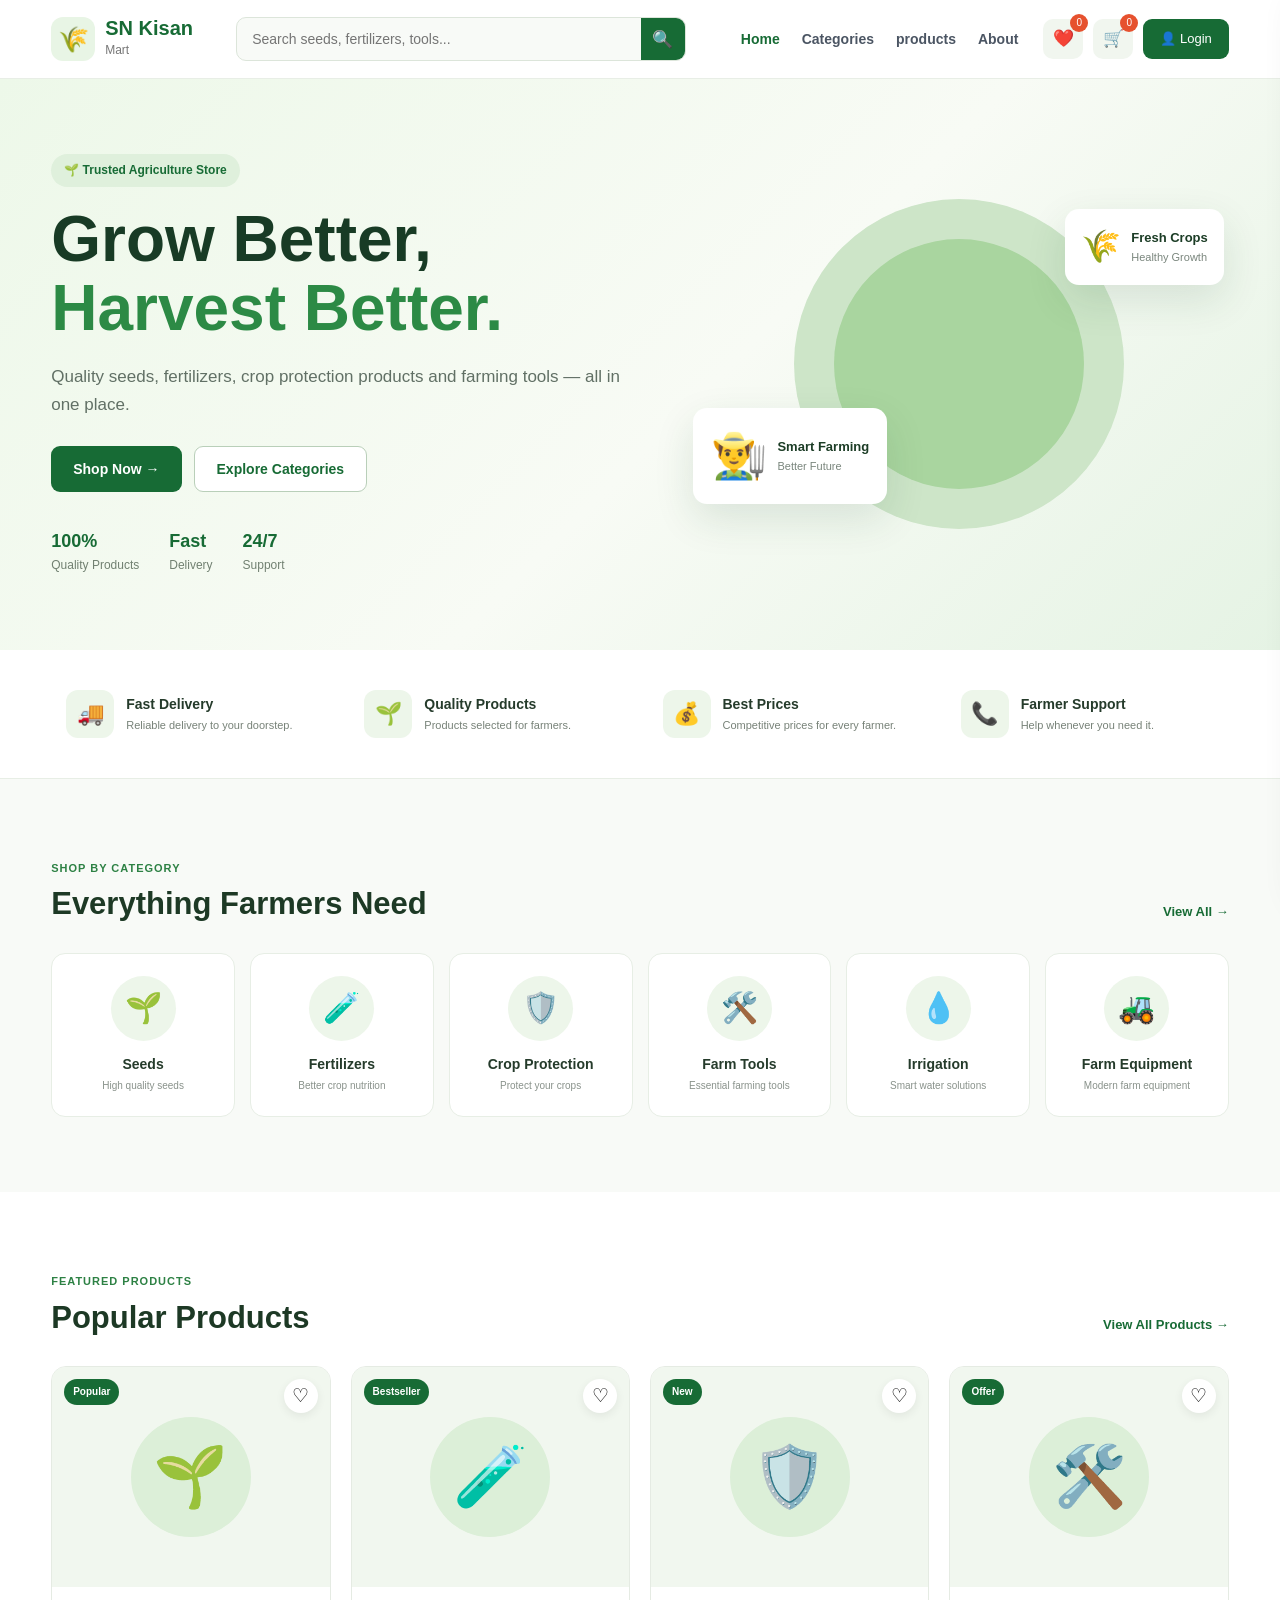
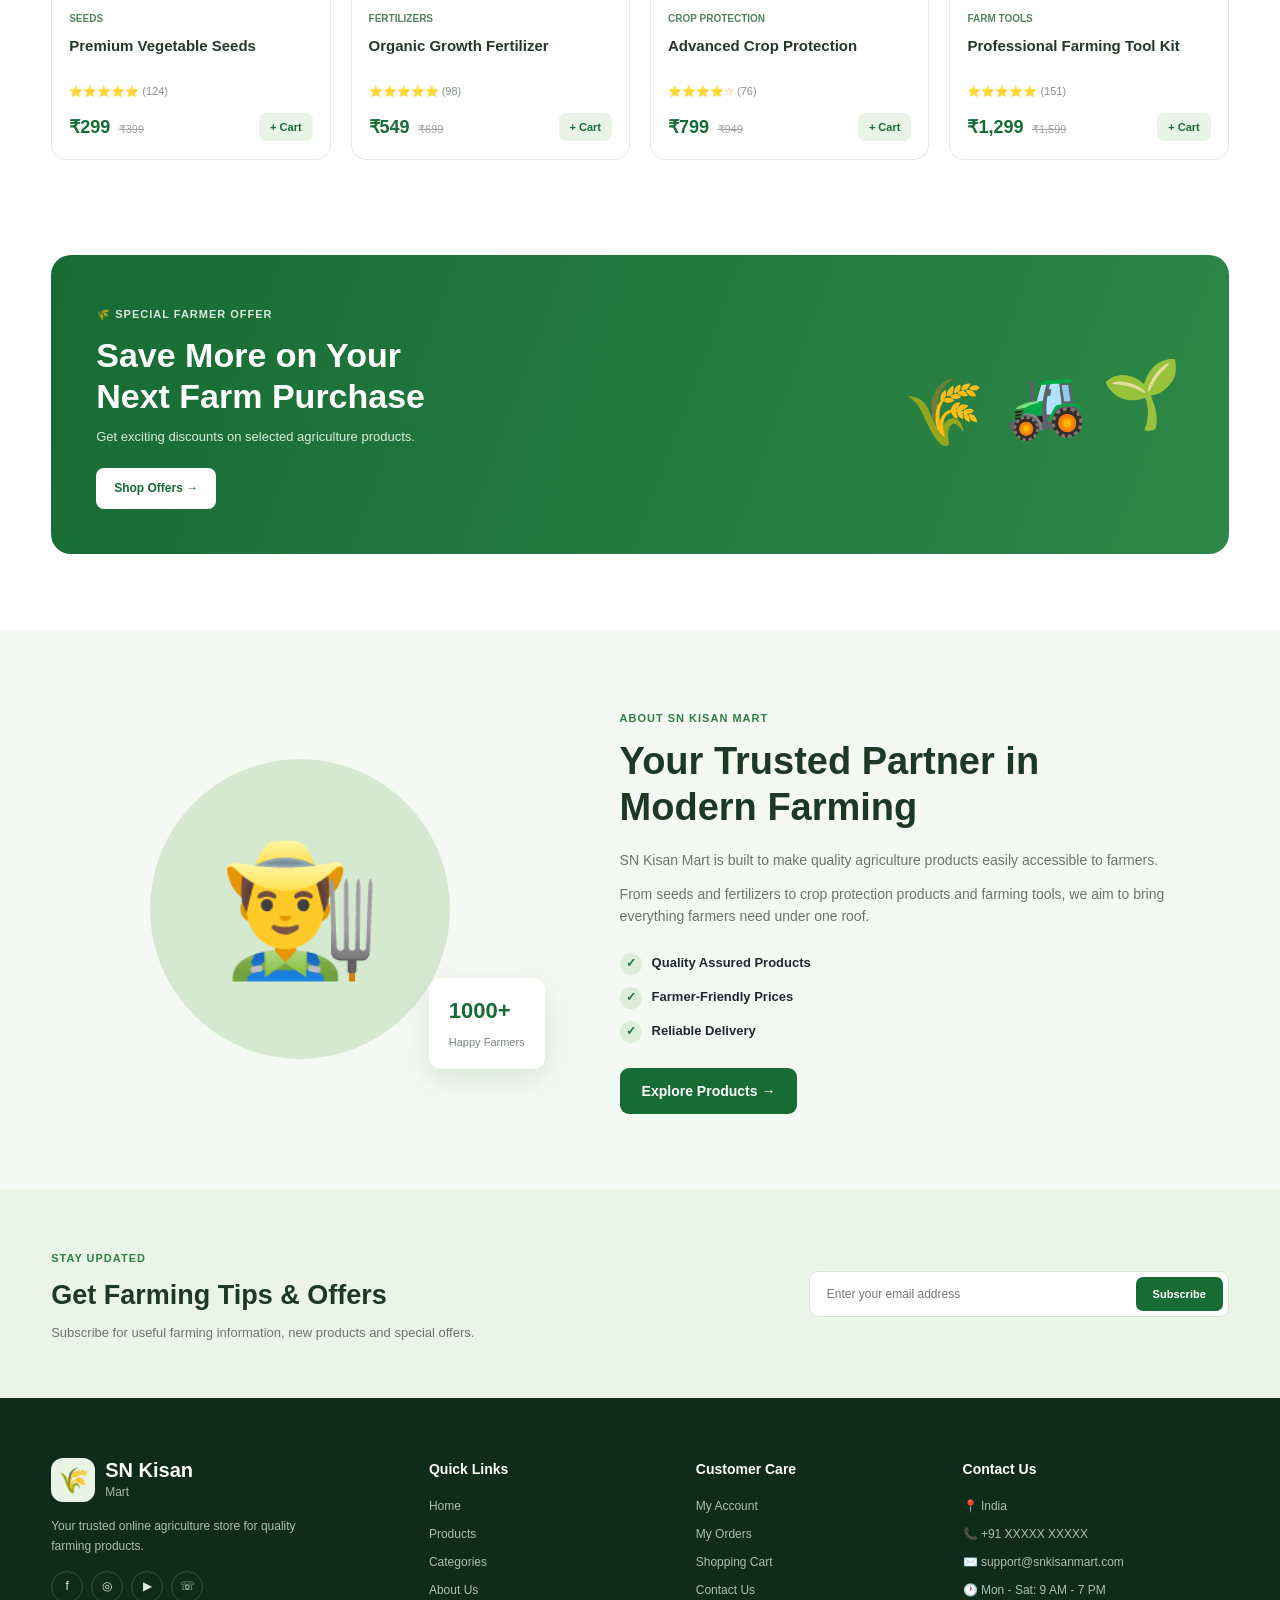
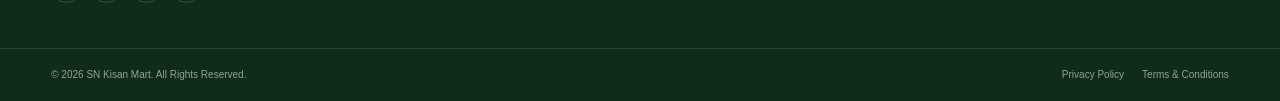
==== index.html @ 1cd352d0 "Update index.html Ok" ====
<!DOCTYPE html>
<html lang="en">
<head>
    <meta charset="UTF-8">
    <meta name="viewport" content="width=device-width, initial-scale=1.0">

    <title>SN Kisan Mart | Agriculture Products Online</title>

    <meta name="description"
        content="SN Kisan Mart - Buy quality agriculture products, seeds, fertilizers, pesticides and farming tools online.">

    <link rel="stylesheet" href="css/style.css">
</head>

<body>

    <!-- ================= HEADER ================= -->
    <header class="header">

        <div class="container nav-wrapper">

            <!-- Logo -->
            <a href="index.html" class="logo">
                <span class="logo-icon">🌾</span>
                <span>
                    <strong>SN Kisan</strong>
                    <small>Mart</small>
                </span>
            </a>

            <!-- Search -->
            <div class="search-box">
                <input
                    type="search"
                    id="searchInput"
                    placeholder="Search seeds, fertilizers, tools..."
                    autocomplete="off"
                >
                <button type="button" id="searchBtn">🔍</button>
            </div>

            <!-- Navigation -->
            <nav class="nav">

                <a href="index.html" class="active">Home</a>

                <a href="#categories">Categories</a>

                 <a href="products.html">products</a>

                <a href="#about">About</a>

            </nav>

            <!-- User Actions -->
            <div class="nav-actions">

                <button class="icon-btn" id="wishlistBtn" title="Wishlist">
                    ❤️
                    <span class="badge">0</span>
                </button>

                <button class="icon-btn" id="cartBtn" title="Cart">
                    🛒
                    <span class="badge" id="cartCount">0</span>
                </button>

                <a href="#login" class="login-btn">
                    👤 Login
                </a>

            </div>

            <!-- Mobile Menu -->
            <button class="menu-btn" id="menuBtn">
                ☰
            </button>

        </div>

    </header>


    <!-- ================= MOBILE NAV ================= -->
    <div class="mobile-menu" id="mobileMenu">

        <a href="index.html">Home</a>

        <a href="#categories">Categories</a>

        <a href="products.html">Products</a>

        <a href="#about">About Us</a>

        <a href="#login">Login / Register</a>

    </div>


    <!-- ================= HERO SECTION ================= -->
    <main>

        <section class="hero">

            <div class="container hero-content">

                <div class="hero-text">

                    <span class="hero-tag">
                        🌱 Trusted Agriculture Store
                    </span>

                    <h1>
                        Grow Better,
                        <span>Harvest Better.</span>
                    </h1>

                    <p>
                        Quality seeds, fertilizers, crop protection products
                        and farming tools — all in one place.
                    </p>

                    <div class="hero-buttons">

                        <a href="products.html" class="primary-btn">
                            Shop Now →
                        </a>

                        <a href="#categories" class="secondary-btn">
                            Explore Categories
                        </a>

                    </div>

                    <div class="hero-features">

                        <div>
                            <strong>100%</strong>
                            <span>Quality Products</span>
                        </div>

                        <div>
                            <strong>Fast</strong>
                            <span>Delivery</span>
                        </div>

                        <div>
                            <strong>24/7</strong>
                            <span>Support</span>
                        </div>

                    </div>

                </div>

                <div class="hero-image">

                    <div class="hero-circle"></div>

                    <div class="farmer-card">

                        <div class="farmer-emoji">
                            👨‍🌾
                        </div>

                        <div>
                            <strong>Smart Farming</strong>
                            <span>Better Future</span>
                        </div>

                    </div>

                    <div class="crop-card">
                        🌾
                        <div>
                            <strong>Fresh Crops</strong>
                            <span>Healthy Growth</span>
                        </div>
                    </div>

                </div>

            </div>

        </section>


        <!-- ================= FEATURES ================= -->
        <section class="features">

            <div class="container features-grid">

                <div class="feature-card">
                    <div class="feature-icon">🚚</div>
                    <div>
                        <h3>Fast Delivery</h3>
                        <p>Reliable delivery to your doorstep.</p>
                    </div>
                </div>

                <div class="feature-card">
                    <div class="feature-icon">🌱</div>
                    <div>
                        <h3>Quality Products</h3>
                        <p>Products selected for farmers.</p>
                    </div>
                </div>

                <div class="feature-card">
                    <div class="feature-icon">💰</div>
                    <div>
                        <h3>Best Prices</h3>
                        <p>Competitive prices for every farmer.</p>
                    </div>
                </div>

                <div class="feature-card">
                    <div class="feature-icon">📞</div>
                    <div>
                        <h3>Farmer Support</h3>
                        <p>Help whenever you need it.</p>
                    </div>
                </div>

            </div>

        </section>


        <!-- ================= CATEGORIES ================= -->
        <section class="categories section" id="categories">

            <div class="container">

                <div class="section-heading">

                    <div>
                        <span class="section-tag">SHOP BY CATEGORY</span>

                        <h2>Everything Farmers Need</h2>
                    </div>

                    <a href="#products" class="view-all">
                        View All →
                    </a>

                </div>


                <div class="category-grid">

                    <a href="#products" class="category-card">

                        <div class="category-icon seeds">
                            🌱
                        </div>

                        <h3>Seeds</h3>

                        <p>High quality seeds</p>

                    </a>


                    <a href="#products" class="category-card">

                        <div class="category-icon fertilizer">
                            🧪
                        </div>

                        <h3>Fertilizers</h3>

                        <p>Better crop nutrition</p>

                    </a>


                    <a href="#products" class="category-card">

                        <div class="category-icon pesticide">
                            🛡️
                        </div>

                        <h3>Crop Protection</h3>

                        <p>Protect your crops</p>

                    </a>


                    <a href="#products" class="category-card">

                        <div class="category-icon tools">
                            🛠️
                        </div>

                        <h3>Farm Tools</h3>

                        <p>Essential farming tools</p>

                    </a>


                    <a href="#products" class="category-card">

                        <div class="category-icon irrigation">
                            💧
                        </div>

                        <h3>Irrigation</h3>

                        <p>Smart water solutions</p>

                    </a>


                    <a href="#products" class="category-card">

                        <div class="category-icon equipment">
                            🚜
                        </div>

                        <h3>Farm Equipment</h3>

                        <p>Modern farm equipment</p>

                    </a>

                </div>

            </div>

        </section>


        <!-- ================= PRODUCTS ================= -->
        <section class="products section" id="products">

            <div class="container">

                <div class="section-heading">

                    <div>

                        <span class="section-tag">
                            FEATURED PRODUCTS
                        </span>

                        <h2>Popular Products</h2>

                    </div>

                    <a href="#products" class="view-all">
                        View All Products →
                    </a>

                </div>


                <div class="product-grid">

                    <!-- Product 1 -->
                    <article class="product-card">

                        <div class="product-image">

                            <span class="product-label">
                                Popular
                            </span>

                            <button class="wishlist">
                                ♡
                            </button>

                            <div class="product-placeholder">
                                🌱
                            </div>

                        </div>

                        <div class="product-info">

                            <span class="product-category">
                                Seeds
                            </span>

                            <h3>
                                Premium Vegetable Seeds
                            </h3>

                            <div class="rating">
                                ⭐⭐⭐⭐⭐
                                <span>(124)</span>
                            </div>

                            <div class="price-row">

                                <div>
                                    <strong>₹299</strong>
                                    <del>₹399</del>
                                </div>

                                <button
                                    class="add-cart"
                                    data-product="Premium Vegetable Seeds"
                                >
                                    + Cart
                                </button>

                            </div>

                        </div>

                    </article>


                    <!-- Product 2 -->
                    <article class="product-card">

                        <div class="product-image">

                            <span class="product-label">
                                Bestseller
                            </span>

                            <button class="wishlist">
                                ♡
                            </button>

                            <div class="product-placeholder">
                                🧪
                            </div>

                        </div>

                        <div class="product-info">

                            <span class="product-category">
                                Fertilizers
                            </span>

                            <h3>
                                Organic Growth Fertilizer
                            </h3>

                            <div class="rating">
                                ⭐⭐⭐⭐⭐
                                <span>(98)</span>
                            </div>

                            <div class="price-row">

                                <div>
                                    <strong>₹549</strong>
                                    <del>₹699</del>
                                </div>

                                <button
                                    class="add-cart"
                                    data-product="Organic Growth Fertilizer"
                                >
                                    + Cart
                                </button>

                            </div>

                        </div>

                    </article>


                    <!-- Product 3 -->
                    <article class="product-card">

                        <div class="product-image">

                            <span class="product-label">
                                New
                            </span>

                            <button class="wishlist">
                                ♡
                            </button>

                            <div class="product-placeholder">
                                🛡️
                            </div>

                        </div>

                        <div class="product-info">

                            <span class="product-category">
                                Crop Protection
                            </span>

                            <h3>
                                Advanced Crop Protection
                            </h3>

                            <div class="rating">
                                ⭐⭐⭐⭐☆
                                <span>(76)</span>
                            </div>

                            <div class="price-row">

                                <div>
                                    <strong>₹799</strong>
                                    <del>₹949</del>
                                </div>

                                <button
                                    class="add-cart"
                                    data-product="Advanced Crop Protection"
                                >
                                    + Cart
                                </button>

                            </div>

                        </div>

                    </article>


                    <!-- Product 4 -->
                    <article class="product-card">

                        <div class="product-image">

                            <span class="product-label">
                                Offer
                            </span>

                            <button class="wishlist">
                                ♡
                            </button>

                            <div class="product-placeholder">
                                🛠️
                            </div>

                        </div>

                        <div class="product-info">

                            <span class="product-category">
                                Farm Tools
                            </span>

                            <h3>
                                Professional Farming Tool Kit
                            </h3>

                            <div class="rating">
                                ⭐⭐⭐⭐⭐
                                <span>(151)</span>
                            </div>

                            <div class="price-row">

                                <div>
                                    <strong>₹1,299</strong>
                                    <del>₹1,599</del>
                                </div>

                                <button
                                    class="add-cart"
                                    data-product="Professional Farming Tool Kit"
                                >
                                    + Cart
                                </button>

                            </div>

                        </div>

                    </article>

                </div>

            </div>

        </section>


        <!-- ================= OFFER BANNER ================= -->
        <section class="offer-section">

            <div class="container">

                <div class="offer-banner">

                    <div class="offer-content">

                        <span>
                            🌾 SPECIAL FARMER OFFER
                        </span>

                        <h2>
                            Save More on Your
                            <br>
                            Next Farm Purchase
                        </h2>

                        <p>
                            Get exciting discounts on selected
                            agriculture products.
                        </p>

                        <a href="#products" class="offer-btn">
                            Shop Offers →
                        </a>

                    </div>

                    <div class="offer-art">
                        🌾
                        🚜
                        🌱
                    </div>

                </div>

            </div>

        </section>


        <!-- ================= ABOUT ================= -->
        <section class="about section" id="about">

            <div class="container about-grid">

                <div class="about-image">

                    <div class="about-main">
                        👨‍🌾
                    </div>

                    <div class="about-stat">
                        <strong>1000+</strong>
                        <span>Happy Farmers</span>
                    </div>

                </div>


                <div class="about-content">

                    <span class="section-tag">
                        ABOUT SN KISAN MART
                    </span>

                    <h2>
                        Your Trusted Partner
                        in Modern Farming
                    </h2>

                    <p>
                        SN Kisan Mart is built to make quality
                        agriculture products easily accessible to
                        farmers.
                    </p>

                    <p>
                        From seeds and fertilizers to crop protection
                        products and farming tools, we aim to bring
                        everything farmers need under one roof.
                    </p>

                    <div class="about-points">

                        <div>
                            <span>✓</span>
                            <strong>Quality Assured Products</strong>
                        </div>

                        <div>
                            <span>✓</span>
                            <strong>Farmer-Friendly Prices</strong>
                        </div>

                        <div>
                            <span>✓</span>
                            <strong>Reliable Delivery</strong>
                        </div>

                    </div>

                    <a href="#products" class="primary-btn">
                        Explore Products →
                    </a>

                </div>

            </div>

        </section>


        <!-- ================= NEWSLETTER ================= -->
        <section class="newsletter">

            <div class="container newsletter-content">

                <div>

                    <span class="section-tag">
                        STAY UPDATED
                    </span>

                    <h2>
                        Get Farming Tips & Offers
                    </h2>

                    <p>
                        Subscribe for useful farming information,
                        new products and special offers.
                    </p>

                </div>

                <form class="newsletter-form" id="newsletterForm">

                    <input
                        type="email"
                        id="emailInput"
                        placeholder="Enter your email address"
                        required
                    >

                    <button type="submit">
                        Subscribe
                    </button>

                </form>

            </div>

        </section>

    </main>


    <!-- ================= FOOTER ================= -->
    <footer class="footer">

        <div class="container footer-grid">

            <!-- Brand -->
            <div class="footer-brand">

                <a href="index.html" class="logo footer-logo">

                    <span class="logo-icon">🌾</span>

                    <span>
                        <strong>SN Kisan</strong>
                        <small>Mart</small>
                    </span>

                </a>

                <p>
                    Your trusted online agriculture store for
                    quality farming products.
                </p>

                <div class="social-links">

                    <a href="#" aria-label="Facebook">f</a>

                    <a href="#" aria-label="Instagram">◎</a>

                    <a href="#" aria-label="YouTube">▶</a>

                    <a href="#" aria-label="WhatsApp">☏</a>

                </div>

            </div>


            <!-- Quick Links -->
            <div class="footer-column">

                <h3>Quick Links</h3>

                <a href="index.html">Home</a>

                <a href="#products">Products</a>

                <a href="#categories">Categories</a>

                <a href="#about">About Us</a>

            </div>


            <!-- Customer -->
            <div class="footer-column">

                <h3>Customer Care</h3>

                <a href="#login">My Account</a>

                <a href="#orders">My Orders</a>

                <a href="#cart">Shopping Cart</a>

                <a href="#contact">Contact Us</a>

            </div>


            <!-- Contact -->
            <div class="footer-column">

                <h3>Contact Us</h3>

                <p>📍 India</p>

                <p>📞 +91 XXXXX XXXXX</p>

                <p>✉️ support@snkisanmart.com</p>

                <p>🕐 Mon - Sat: 9 AM - 7 PM</p>

            </div>

        </div>


        <div class="footer-bottom">

            <div class="container">

                <p>
                    © <span id="currentYear"></span>
                    SN Kisan Mart. All Rights Reserved.
                </p>

                <div>

                    <a href="#">Privacy Policy</a>

                    <a href="#">Terms & Conditions</a>

                </div>

            </div>

        </div>

    </footer>


    <!-- ================= CART SIDEBAR ================= -->
    <aside class="cart-sidebar" id="cartSidebar">

        <div class="cart-header">

            <h2>Shopping Cart</h2>

            <button id="closeCart">
                ✕
            </button>

        </div>

        <div class="cart-items" id="cartItems">

            <div class="empty-cart">

                <div>🛒</div>

                <h3>Your cart is empty</h3>

                <p>Add products to your cart.</p>

            </div>

        </div>

        <div class="cart-footer">

            <div class="cart-total">

                <span>Total</span>

                <strong id="cartTotal">
                    ₹0
                </strong>

            </div>

            <button class="checkout-btn">
                Proceed to Checkout
            </button>

        </div>

    </aside>


    <!-- Cart Overlay -->
    <div class="overlay" id="overlay"></div>


    <!-- ================= LOGIN MODAL ================= -->
    <div class="modal" id="loginModal">

        <div class="modal-box">

            <button class="modal-close" id="closeLogin">
                ✕
            </button>

            <div class="modal-logo">
                🌾
            </div>

            <h2>Welcome to SN Kisan Mart</h2>

            <p>
                Login to continue shopping.
            </p>

            <form id="loginForm">

                <label for="loginEmail">
                    Email Address
                </label>

                <input
                    type="email"
                    id="loginEmail"
                    placeholder="Enter your email"
                    required
                >

                <label for="loginPassword">
                    Password
                </label>

                <input
                    type="password"
                    id="loginPassword"
                    placeholder="Enter your password"
                    required
                >

                <button type="submit" class="primary-btn full-btn">
                    Login
                </button>

            </form>

            <p class="register-text">
                New customer?
                <a href="#">Create an account</a>
            </p>

        </div>

    </div>


    <!-- ================= TOAST ================= -->
    <div class="toast" id="toast">
        Product added to cart!
    </div>


    <!-- ================= JAVASCRIPT ================= -->
    <script src="js/script.js"></script>

</body>
</html>
---- css/style.css ----
/* =========================================
   SN KISAN MART - MAIN STYLESHEET
========================================= */

* {
    margin: 0;
    padding: 0;
    box-sizing: border-box;
}

html {
    scroll-behavior: smooth;
}

body {
    font-family: Arial, Helvetica, sans-serif;
    background: #f8faf7;
    color: #1f2933;
    line-height: 1.6;
}

a {
    text-decoration: none;
    color: inherit;
}

button,
input {
    font-family: inherit;
}

button {
    cursor: pointer;
}

img {
    max-width: 100%;
    display: block;
}

.container {
    width: 92%;
    max-width: 1200px;
    margin: auto;
}


/* =========================================
   HEADER
========================================= */

.header {
    background: #ffffff;
    border-bottom: 1px solid #e8eee6;
    position: sticky;
    top: 0;
    z-index: 1000;
}

.nav-wrapper {
    min-height: 78px;
    display: flex;
    align-items: center;
    gap: 25px;
}

.logo {
    display: flex;
    align-items: center;
    gap: 10px;
    min-width: 160px;
}

.logo-icon {
    width: 44px;
    height: 44px;
    border-radius: 12px;
    background: #e8f5e5;
    display: flex;
    align-items: center;
    justify-content: center;
    font-size: 25px;
}

.logo strong {
    display: block;
    color: #176b35;
    font-size: 20px;
    line-height: 1.1;
}

.logo small {
    display: block;
    color: #777;
    font-size: 12px;
    margin-top: 2px;
}


/* =========================================
   SEARCH
========================================= */

.search-box {
    flex: 1;
    max-width: 450px;
    height: 44px;
    display: flex;
    border: 1px solid #dce5da;
    border-radius: 10px;
    overflow: hidden;
    background: #f8faf7;
}

.search-box input {
    width: 100%;
    border: none;
    outline: none;
    padding: 0 15px;
    background: transparent;
    font-size: 14px;
}

.search-box button {
    width: 50px;
    border: none;
    background: #176b35;
    color: white;
    font-size: 17px;
}


/* =========================================
   NAVIGATION
========================================= */

.nav {
    display: flex;
    align-items: center;
    gap: 22px;
    margin-left: auto;
}

.nav a {
    font-size: 14px;
    font-weight: 600;
    color: #4b5563;
    transition: 0.3s;
}

.nav a:hover,
.nav a.active {
    color: #176b35;
}


/* =========================================
   NAV ACTIONS
========================================= */

.nav-actions {
    display: flex;
    align-items: center;
    gap: 10px;
}

.icon-btn {
    position: relative;
    width: 40px;
    height: 40px;
    border: none;
    background: #f1f6ef;
    border-radius: 10px;
    font-size: 17px;
}

.badge {
    position: absolute;
    top: -5px;
    right: -5px;
    width: 18px;
    height: 18px;
    border-radius: 50%;
    background: #e6512e;
    color: white;
    font-size: 10px;
    display: flex;
    align-items: center;
    justify-content: center;
}

.login-btn {
    background: #176b35;
    color: white !important;
    padding: 10px 17px;
    border-radius: 9px;
    font-size: 13px !important;
}

.login-btn:hover {
    background: #12562a;
}


/* =========================================
   MOBILE MENU
========================================= */

.menu-btn {
    display: none;
    border: none;
    background: #f1f6ef;
    width: 40px;
    height: 40px;
    border-radius: 8px;
    font-size: 20px;
}

.mobile-menu {
    display: none;
}


/* =========================================
   HERO
========================================= */

.hero {
    background:
        linear-gradient(
            135deg,
            #edf8e9 0%,
            #f8fbf5 55%,
            #e5f3e4 100%
        );
    padding: 75px 0;
    overflow: hidden;
}

.hero-content {
    display: grid;
    grid-template-columns: 1.05fr 0.95fr;
    align-items: center;
    gap: 40px;
}

.hero-tag {
    display: inline-block;
    background: #dff0dc;
    color: #176b35;
    padding: 7px 13px;
    border-radius: 30px;
    font-size: 12px;
    font-weight: 700;
    margin-bottom: 18px;
}

.hero h1 {
    font-size: clamp(40px, 5vw, 64px);
    line-height: 1.08;
    color: #183b25;
    margin-bottom: 20px;
    max-width: 650px;
}

.hero h1 span {
    color: #2c8a45;
}

.hero p {
    max-width: 570px;
    color: #617065;
    font-size: 17px;
    margin-bottom: 28px;
}

.hero-buttons {
    display: flex;
    flex-wrap: wrap;
    gap: 12px;
}

.primary-btn,
.secondary-btn {
    display: inline-flex;
    align-items: center;
    justify-content: center;
    min-height: 46px;
    padding: 0 22px;
    border-radius: 9px;
    font-size: 14px;
    font-weight: 700;
    transition: 0.3s;
}

.primary-btn {
    background: #176b35;
    color: white;
    border: none;
}

.primary-btn:hover {
    background: #12562a;
    transform: translateY(-2px);
}

.secondary-btn {
    background: white;
    color: #176b35;
    border: 1px solid #b9cfb9;
}

.secondary-btn:hover {
    background: #eef7eb;
}


/* =========================================
   HERO FEATURES
========================================= */

.hero-features {
    display: flex;
    gap: 30px;
    margin-top: 35px;
}

.hero-features div {
    display: flex;
    flex-direction: column;
}

.hero-features strong {
    color: #176b35;
    font-size: 18px;
}

.hero-features span {
    color: #718071;
    font-size: 12px;
}


/* =========================================
   HERO ART
========================================= */

.hero-image {
    min-height: 390px;
    position: relative;
    display: flex;
    align-items: center;
    justify-content: center;
}

.hero-circle {
    width: 330px;
    height: 330px;
    border-radius: 50%;
    background: #cde5c8;
    position: absolute;
}

.hero-image::before {
    content: "";
    width: 250px;
    height: 250px;
    background: #a9d59f;
    border-radius: 50%;
    position: absolute;
    z-index: 1;
}

.farmer-card,
.crop-card {
    position: absolute;
    z-index: 3;
    background: white;
    box-shadow: 0 15px 40px rgba(27, 72, 38, 0.12);
    border-radius: 14px;
    display: flex;
    align-items: center;
    gap: 10px;
}

.farmer-card {
    bottom: 55px;
    left: 5px;
    padding: 12px 18px;
}

.crop-card {
    top: 40px;
    right: 5px;
    padding: 12px 16px;
}

.farmer-emoji {
    font-size: 45px;
}

.hero-image strong,
.crop-card strong {
    display: block;
    font-size: 13px;
    color: #1c3d26;
}

.hero-image span,
.crop-card span {
    display: block;
    font-size: 11px;
    color: #7a867d;
}

.crop-card {
    font-size: 32px;
}


/* =========================================
   FEATURES
========================================= */

.features {
    background: white;
    padding: 25px 0;
    border-bottom: 1px solid #e7eee5;
}

.features-grid {
    display: grid;
    grid-template-columns: repeat(4, 1fr);
    gap: 15px;
}

.feature-card {
    display: flex;
    align-items: center;
    gap: 12px;
    padding: 15px;
}

.feature-icon {
    min-width: 48px;
    height: 48px;
    background: #edf6ea;
    border-radius: 12px;
    display: flex;
    align-items: center;
    justify-content: center;
    font-size: 22px;
}

.feature-card h3 {
    font-size: 14px;
    color: #253b2b;
    margin-bottom: 2px;
}

.feature-card p {
    font-size: 11px;
    color: #778278;
}


/* =========================================
   COMMON SECTION
========================================= */

.section {
    padding: 75px 0;
}

.section-heading {
    display: flex;
    justify-content: space-between;
    align-items: end;
    margin-bottom: 30px;
}

.section-tag {
    color: #2d8144;
    font-size: 11px;
    font-weight: 800;
    letter-spacing: 1px;
}

.section-heading h2,
.about-content h2 {
    font-size: 31px;
    line-height: 1.2;
    color: #1d3925;
    margin-top: 6px;
}

.view-all {
    color: #176b35;
    font-size: 13px;
    font-weight: 700;
}


/* =========================================
   CATEGORIES
========================================= */

.categories {
    background: #f8faf7;
}

.category-grid {
    display: grid;
    grid-template-columns: repeat(6, 1fr);
    gap: 15px;
}

.category-card {
    background: white;
    padding: 22px 12px;
    text-align: center;
    border: 1px solid #e7eee5;
    border-radius: 14px;
    transition: 0.3s;
}

.category-card:hover {
    transform: translateY(-5px);
    box-shadow: 0 12px 25px rgba(25, 77, 37, 0.08);
    border-color: #b9d7b6;
}

.category-icon {
    width: 65px;
    height: 65px;
    margin: 0 auto 12px;
    border-radius: 50%;
    display: flex;
    align-items: center;
    justify-content: center;
    font-size: 30px;
    background: #edf6ea;
}

.category-card h3 {
    font-size: 14px;
    color: #253b2b;
    margin-bottom: 3px;
}

.category-card p {
    font-size: 10px;
    color: #89928b;
}


/* =========================================
   PRODUCTS
========================================= */

.products {
    background: white;
}

.product-grid {
    display: grid;
    grid-template-columns: repeat(4, 1fr);
    gap: 20px;
}

.product-card {
    border: 1px solid #e5ebe3;
    border-radius: 15px;
    overflow: hidden;
    background: white;
    transition: 0.3s;
}

.product-card:hover {
    transform: translateY(-5px);
    box-shadow: 0 12px 30px rgba(24, 72, 34, 0.09);
}

.product-image {
    height: 220px;
    background: #f1f7ef;
    position: relative;
    display: flex;
    align-items: center;
    justify-content: center;
}

.product-placeholder {
    width: 120px;
    height: 120px;
    background: #dcefd8;
    border-radius: 50%;
    display: flex;
    align-items: center;
    justify-content: center;
    font-size: 60px;
}

.product-label {
    position: absolute;
    top: 12px;
    left: 12px;
    background: #176b35;
    color: white;
    font-size: 10px;
    padding: 5px 9px;
    border-radius: 20px;
    font-weight: 700;
}

.wishlist {
    position: absolute;
    right: 12px;
    top: 12px;
    width: 34px;
    height: 34px;
    border: none;
    background: white;
    border-radius: 50%;
    font-size: 19px;
    box-shadow: 0 3px 10px rgba(0, 0, 0, 0.07);
}

.wishlist:hover {
    color: #d94b3b;
}

.product-info {
    padding: 17px;
}

.product-category {
    color: #55835f;
    font-size: 10px;
    font-weight: 700;
    text-transform: uppercase;
}

.product-info h3 {
    font-size: 15px;
    line-height: 1.4;
    margin: 6px 0;
    min-height: 42px;
    color: #24382a;
}

.rating {
    font-size: 11px;
    color: #e49b26;
    margin-bottom: 12px;
}

.rating span {
    color: #88918a;
}

.price-row {
    display: flex;
    justify-content: space-between;
    align-items: center;
}

.price-row strong {
    color: #176b35;
    font-size: 18px;
}

.price-row del {
    color: #9ca3a0;
    font-size: 11px;
    margin-left: 4px;
}

.add-cart {
    border: none;
    background: #e9f4e7;
    color: #176b35;
    padding: 8px 11px;
    border-radius: 7px;
    font-size: 11px;
    font-weight: 700;
}

.add-cart:hover {
    background: #176b35;
    color: white;
}


/* =========================================
   OFFER
========================================= */

.offer-section {
    padding: 20px 0 75px;
    background: white;
}

.offer-banner {
    min-height: 280px;
    border-radius: 20px;
    padding: 45px;
    background:
        linear-gradient(
            110deg,
            #176b35,
            #2d8847
        );
    color: white;
    display: flex;
    align-items: center;
    justify-content: space-between;
    overflow: hidden;
}

.offer-content > span {
    font-size: 11px;
    font-weight: 800;
    letter-spacing: 1px;
    opacity: 0.85;
}

.offer-content h2 {
    font-size: 34px;
    line-height: 1.2;
    margin: 10px 0;
}

.offer-content p {
    font-size: 13px;
    opacity: 0.85;
    margin-bottom: 20px;
}

.offer-btn {
    display: inline-block;
    background: white;
    color: #176b35;
    padding: 11px 18px;
    border-radius: 8px;
    font-size: 12px;
    font-weight: 800;
}

.offer-art {
    font-size: 65px;
    max-width: 350px;
    transform: rotate(-5deg);
}


/* =========================================
   ABOUT
========================================= */

.about {
    background: #f5f9f3;
}

.about-grid {
    display: grid;
    grid-template-columns: 0.9fr 1.1fr;
    gap: 70px;
    align-items: center;
}

.about-image {
    min-height: 380px;
    position: relative;
    display: flex;
    justify-content: center;
    align-items: center;
}

.about-main {
    width: 300px;
    height: 300px;
    border-radius: 50%;
    background: #d5e9d0;
    display: flex;
    justify-content: center;
    align-items: center;
    font-size: 130px;
}

.about-stat {
    position: absolute;
    bottom: 30px;
    right: 5px;
    background: white;
    padding: 15px 20px;
    border-radius: 12px;
    box-shadow: 0 10px 30px rgba(27, 72, 38, 0.12);
}

.about-stat strong {
    display: block;
    color: #176b35;
    font-size: 22px;
}

.about-stat span {
    color: #78827b;
    font-size: 11px;
}

.about-content h2 {
    font-size: 38px;
    max-width: 550px;
    margin: 10px 0 18px;
}

.about-content p {
    color: #69756c;
    font-size: 14px;
    margin-bottom: 12px;
    max-width: 600px;
}

.about-points {
    margin: 25px 0;
}

.about-points div {
    display: flex;
    align-items: center;
    gap: 10px;
    margin-bottom: 12px;
}

.about-points span {
    width: 22px;
    height: 22px;
    background: #dcedd8;
    color: #176b35;
    border-radius: 50%;
    display: flex;
    align-items: center;
    justify-content: center;
    font-size: 12px;
    font-weight: bold;
}

.about-points strong {
    font-size: 13px;
}


/* =========================================
   NEWSLETTER
========================================= */

.newsletter {
    background: #eaf5e7;
    padding: 55px 0;
}

.newsletter-content {
    display: flex;
    align-items: center;
    justify-content: space-between;
    gap: 30px;
}

.newsletter h2 {
    color: #1d3925;
    font-size: 27px;
    margin: 5px 0;
}

.newsletter p {
    color: #68766c;
    font-size: 13px;
}

.newsletter-form {
    display: flex;
    width: 420px;
    background: white;
    padding: 5px;
    border-radius: 9px;
    border: 1px solid #d8e5d4;
}

.newsletter-form input {
    flex: 1;
    border: none;
    outline: none;
    padding: 0 12px;
    font-size: 12px;
}

.newsletter-form button {
    border: none;
    background: #176b35;
    color: white;
    padding: 11px 17px;
    border-radius: 7px;
    font-size: 11px;
    font-weight: 700;
}


/* =========================================
   FOOTER
========================================= */

.footer {
    background: #102b19;
    color: #dce8df;
    padding-top: 60px;
}

.footer-grid {
    display: grid;
    grid-template-columns: 1.5fr 1fr 1fr 1.2fr;
    gap: 45px;
    padding-bottom: 45px;
}

.footer-logo strong {
    color: white;
}

.footer-logo small {
    color: #a9b9ad;
}

.footer-brand p {
    color: #aebdb2;
    font-size: 12px;
    max-width: 270px;
    margin: 15px 0;
}

.social-links {
    display: flex;
    gap: 8px;
}

.social-links a {
    width: 32px;
    height: 32px;
    border: 1px solid #38513e;
    border-radius: 50%;
    display: flex;
    align-items: center;
    justify-content: center;
    font-size: 12px;
}

.footer-column {
    display: flex;
    flex-direction: column;
    gap: 9px;
}

.footer-column h3 {
    color: white;
    font-size: 14px;
    margin-bottom: 7px;
}

.footer-column a,
.footer-column p {
    color: #aebdb2;
    font-size: 12px;
}

.footer-column a:hover {
    color: white;
}

.footer-bottom {
    border-top: 1px solid #294331;
    padding: 18px 0;
}

.footer-bottom .container {
    display: flex;
    justify-content: space-between;
    gap: 15px;
}

.footer-bottom p,
.footer-bottom a {
    color: #91a298;
    font-size: 10px;
}

.footer-bottom div {
    display: flex;
    gap: 18px;
}


/* =========================================
   CART SIDEBAR
========================================= */

.cart-sidebar {
    position: fixed;
    top: 0;
    right: -420px;
    width: 390px;
    max-width: 90%;
    height: 100vh;
    background: white;
    z-index: 2000;
    box-shadow: -10px 0 35px rgba(0, 0, 0, 0.12);
    transition: 0.35s;
    display: flex;
    flex-direction: column;
}

.cart-sidebar.open {
    right: 0;
}

.cart-header {
    padding: 20px;
    border-bottom: 1px solid #e7eee5;
    display: flex;
    justify-content: space-between;
    align-items: center;
}

.cart-header h2 {
    font-size: 19px;
}

.cart-header button,
.modal-close {
    border: none;
    background: #f2f5f1;
    width: 35px;
    height: 35px;
    border-radius: 50%;
}

.cart-items {
    flex: 1;
    padding: 20px;
    overflow-y: auto;
}

.empty-cart {
    text-align: center;
    margin-top: 100px;
    color: #7b867e;
}

.empty-cart div {
    font-size: 50px;
    margin-bottom: 10px;
}

.empty-cart h3 {
    color: #334238;
    font-size: 17px;
}

.empty-cart p {
    font-size: 12px;
}

.cart-footer {
    padding: 20px;
    border-top: 1px solid #e7eee5;
}

.cart-total {
    display: flex;
    justify-content: space-between;
    margin-bottom: 15px;
}

.cart-total strong {
    color: #176b35;
}

.checkout-btn {
    width: 100%;
    border: none;
    background: #176b35;
    color: white;
    padding: 13px;
    border-radius: 8px;
    font-weight: 700;
}

.overlay {
    position: fixed;
    inset: 0;
    background: rgba(0, 0, 0, 0.4);
    z-index: 1500;
    opacity: 0;
    visibility: hidden;
    transition: 0.3s;
}

.overlay.active {
    opacity: 1;
    visibility: visible;
}


/* =========================================
   LOGIN MODAL
========================================= */

.modal {
    position: fixed;
    inset: 0;
    background: rgba(0, 0, 0, 0.5);
    z-index: 3000;
    display: none;
    align-items: center;
    justify-content: center;
    padding: 20px;
}

.modal.active {
    display: flex;
}

.modal-box {
    width: 100%;
    max-width: 400px;
    background: white;
    border-radius: 16px;
    padding: 30px;
    position: relative;
}

.modal-logo {
    width: 55px;
    height: 55px;
    border-radius: 14px;
    background: #e7f4e4;
    display: flex;
    align-items: center;
    justify-content: center;
    font-size: 30px;
    margin-bottom: 15px;
}

.modal-box h2 {
    color: #1e3926;
    font-size: 22px;
}

.modal-box > p {
    color: #7a847d;
    font-size: 12px;
    margin-bottom: 20px;
}

.modal-close {
    position: absolute;
    right: 18px;
    top: 18px;
}

.modal-box form {
    display: flex;
    flex-direction: column;
}

.modal-box label {
    font-size: 12px;
    font-weight: 700;
    margin-bottom: 5px;
}

.modal-box input {
    height: 43px;
    border: 1px solid #dce5da;
    border-radius: 8px;
    outline: none;
    padding: 0 12px;
    margin-bottom: 15px;
}

.modal-box input:focus {
    border-color: #176b35;
}

.full-btn {
    width: 100%;
}

.register-text {
    text-align: center;
    margin-top: 18px !important;
}

.register-text a {
    color: #176b35;
    font-weight: 700;
}


/* =========================================
   TOAST
========================================= */

.toast {
    position: fixed;
    bottom: 25px;
    left: 50%;
    transform: translate(-50%, 100px);
    background: #173b22;
    color: white;
    padding: 12px 20px;
    border-radius: 8px;
    font-size: 12px;
    z-index: 5000;
    opacity: 0;
    transition: 0.3s;
}

.toast.show {
    opacity: 1;
    transform: translate(-50%, 0);
}


/* =========================================
   RESPONSIVE - TABLET
========================================= */

@media (max-width: 1000px) {

    .nav {
        display: none;
    }

    .menu-btn {
        display: block;
    }

    .category-grid {
        grid-template-columns: repeat(3, 1fr);
    }

    .product-grid {
        grid-template-columns: repeat(2, 1fr);
    }

    .features-grid {
        grid-template-columns: repeat(2, 1fr);
    }

    .about-grid {
        gap: 30px;
    }

}


/* =========================================
   RESPONSIVE - MOBILE
========================================= */

@media (max-width: 700px) {

    .container {
        width: 94%;
    }

    .nav-wrapper {
        min-height: 68px;
        gap: 10px;
    }

    .logo {
        min-width: auto;
    }

    .logo strong {
        font-size: 16px;
    }

    .logo-icon {
        width: 38px;
        height: 38px;
        font-size: 21px;
    }

    .search-box {
        order: 3;
        flex-basis: 100%;
        max-width: none;
    }

    .nav-wrapper {
        flex-wrap: wrap;
        padding: 10px 0;
    }

    .nav-actions {
        margin-left: auto;
    }

    .login-btn {
        display: none;
    }

    .mobile-menu {
        background: white;
        border-bottom: 1px solid #e5ebe3;
        padding: 10px 6%;
    }

    .mobile-menu.active {
        display: block;
    }

    .mobile-menu a {
        display: block;
        padding: 11px 0;
        border-bottom: 1px solid #edf0eb;
        font-size: 13px;
        font-weight: 600;
        color: #334238;
    }

    .hero {
        padding: 50px 0;
    }

    .hero-content {
        grid-template-columns: 1fr;
        text-align: center;
    }

    .hero p {
        margin-left: auto;
        margin-right: auto;
    }

    .hero-buttons {
        justify-content: center;
    }

    .hero-features {
        justify-content: center;
        gap: 18px;
    }

    .hero-image {
        min-height: 280px;
    }

    .hero-circle {
        width: 230px;
        height: 230px;
    }

    .hero-image::before {
        width: 175px;
        height: 175px;
    }

    .farmer-card {
        left: 0;
        bottom: 20px;
    }

    .crop-card {
        right: 0;
        top: 20px;
    }

    .features-grid {
        grid-template-columns: 1fr 1fr;
    }

    .feature-card {
        padding: 8px 2px;
    }

    .section {
        padding: 55px 0;
    }

    .section-heading {
        align-items: start;
        gap: 15px;
    }

    .section-heading h2 {
        font-size: 24px;
    }

    .category-grid {
        grid-template-columns: repeat(2, 1fr);
    }

    .product-grid {
        grid-template-columns: 1fr 1fr;
        gap: 10px;
    }

    .product-image {
        height: 170px;
    }

    .product-placeholder {
        width: 90px;
        height: 90px;
        font-size: 45px;
    }

    .product-info {
        padding: 12px;
    }

    .product-info h3 {
        font-size: 13px;
        min-height: 36px;
    }

    .price-row {
        align-items: end;
        gap: 5px;
        flex-direction: column;
    }

    .price-row {
        align-items: stretch;
    }

    .add-cart {
        width: 100%;
    }

    .offer-banner {
        padding: 30px 22px;
    }

    .offer-content h2 {
        font-size: 25px;
    }

    .offer-art {
        display: none;
    }

    .about-grid {
        grid-template-columns: 1fr;
    }

    .about-image {
        min-height: 300px;
    }

    .about-main {
        width: 240px;
        height: 240px;
        font-size: 100px;
    }

    .about-content h2 {
        font-size: 28px;
    }

    .newsletter-content {
        flex-direction: column;
        align-items: stretch;
    }

    .newsletter-form {
        width: 100%;
    }

    .footer-grid {
        grid-template-columns: 1fr 1fr;
        gap: 30px;
    }

    .footer-brand {
        grid-column: 1 / -1;
    }

    .footer-bottom .container {
        flex-direction: column;
    }

}


/* =========================================
   VERY SMALL DEVICES
========================================= */

@media (max-width: 400px) {

    .nav-actions {
        gap: 5px;
    }

    .icon-btn {
        width: 35px;
        height: 35px;
    }

    .menu-btn {
        width: 35px;
        height: 35px;
    }

    .hero h1 {
        font-size: 36px;
    }

    .hero-features {
        gap: 12px;
    }

    .category-card {
        padding: 16px 7px;
    }

    .category-icon {
        width: 55px;
        height: 55px;
        font-size: 25px;
    }

    .product-grid {
        gap: 8px;
    }

    .product-image {
        height: 145px;
    }

    .product-label {
        font-size: 8px;
    }

    .wishlist {
        width: 30px;
        height: 30px;
    }

    .footer-grid {
        grid-template-columns: 1fr;
    }

    .footer-brand {
        grid-column: auto;
    }

}

/* =========================================
SN KISAN MART - FINAL PRODUCTS/CART FIX
========================================= */

/* Products page */
.products-page .products-grid {
display: grid;
grid-template-columns: repeat(4, 1fr);
gap: 25px;
}

.products-page .product-card {
background: #ffffff;
border: 1px solid #e5ebe3;
border-radius: 14px;
overflow: hidden;
box-shadow: 0 5px 20px rgba(0, 0, 0, 0.06);
transition: 0.3s;
}

.products-page .product-card:hover {
transform: translateY(-5px);
box-shadow: 0 10px 25px rgba(0, 0, 0, 0.10);
}

.products-page .product-image {
height: 190px;
background: #eef7ef;
display: flex;
align-items: center;
justify-content: center;
font-size: 65px;
}

.products-page .product-info {
padding: 20px;
}

.products-page .product-category {
font-size: 13px;
color: #198754;
font-weight: 600;
margin-bottom: 7px;
}

.products-page .product-info h3 {
margin-bottom: 10px;
color: #222;
}

.products-page .product-description {
color: #777;
font-size: 14px;
line-height: 1.5;
margin-bottom: 15px;
}

.products-page .product-bottom {
display: flex;
align-items: center;
justify-content: space-between;
gap: 10px;
}

.products-page .product-price {
font-size: 20px;
font-weight: 700;
color: #173d25;
}

.products-page .add-cart-btn {
border: none;
background: #198754;
color: #ffffff;
padding: 10px 14px;
border-radius: 7px;
cursor: pointer;
font-weight: 600;
transition: 0.3s;
}

.products-page .add-cart-btn:hover {
background: #146c43;
transform: translateY(-1px);
}

/* =========================================
CART SIDEBAR
========================================= */

.cart-sidebar.active {
right: 0;
}

.cart-overlay {
position: fixed;
inset: 0;
background: rgba(0, 0, 0, 0.4);
z-index: 1500;
opacity: 0;
visibility: hidden;
transition: 0.3s;
}

.cart-overlay.active {
opacity: 1;
visibility: visible;
}

/* Cart content */
#cartItems {
flex: 1;
padding: 20px;
overflow-y: auto;
}

.cart-item {
display: grid;
grid-template-columns: 1fr auto;
gap: 10px;
padding: 15px 0;
border-bottom: 1px solid #e7eee5;
}

.cart-item-info h4 {
font-size: 14px;
color: #24382a;
margin-bottom: 4px;
}

.cart-item-info p {
font-size: 12px;
color: #777;
}

.cart-item-controls {
display: flex;
align-items: center;
gap: 8px;
}

.cart-item-controls button {
width: 28px;
height: 28px;
border: 1px solid #dce5da;
background: #f4f8f2;
border-radius: 6px;
font-weight: 700;
}

.cart-item-controls span {
min-width: 20px;
text-align: center;
font-weight: 700;
}

.cart-item-total {
font-size: 14px;
font-weight: 700;
color: #176b35;
}

.remove-cart-btn {
border: none;
background: transparent;
color: #d94b3b;
font-size: 16px;
}

/* =========================================
LOGIN MODAL COMPATIBILITY
========================================= */

.modal-content {
width: 100%;
max-width: 400px;
background: #ffffff;
border-radius: 16px;
padding: 30px;
position: relative;
}

.modal-content h2 {
color: #1e3926;
margin-bottom: 20px;
}

.modal-content form {
display: flex;
flex-direction: column;
gap: 12px;
}

.modal-content input {
height: 43px;
border: 1px solid #dce5da;
border-radius: 8px;
outline: none;
padding: 0 12px;
}

.modal-content input:focus {
border-color: #176b35;
}

/* =========================================
MOBILE PRODUCTS
========================================= */

@media (max-width: 1000px) {

.products-page .products-grid {
    grid-template-columns: repeat(3, 1fr);
}

}

@media (max-width: 700px) {

.products-page .products-grid {
    grid-template-columns: repeat(2, 1fr);
    gap: 15px;
}

.products-page .product-image {
    height: 150px;
    font-size: 50px;
}

.products-page .product-info {
    padding: 15px;
}

.products-page .product-bottom {
    flex-direction: column;
    align-items: stretch;
}

.products-page .add-cart-btn {
    width: 100%;
}

.cart-sidebar {
    width: 360px;
    max-width: 92%;
}

}

@media (max-width: 450px) {

.products-page .products-grid {
    grid-template-columns: 1fr;
}

.cart-sidebar {
    width: 100%;
    max-width: 100%;
}

.cart-item {
    grid-template-columns: 1fr;
}

}
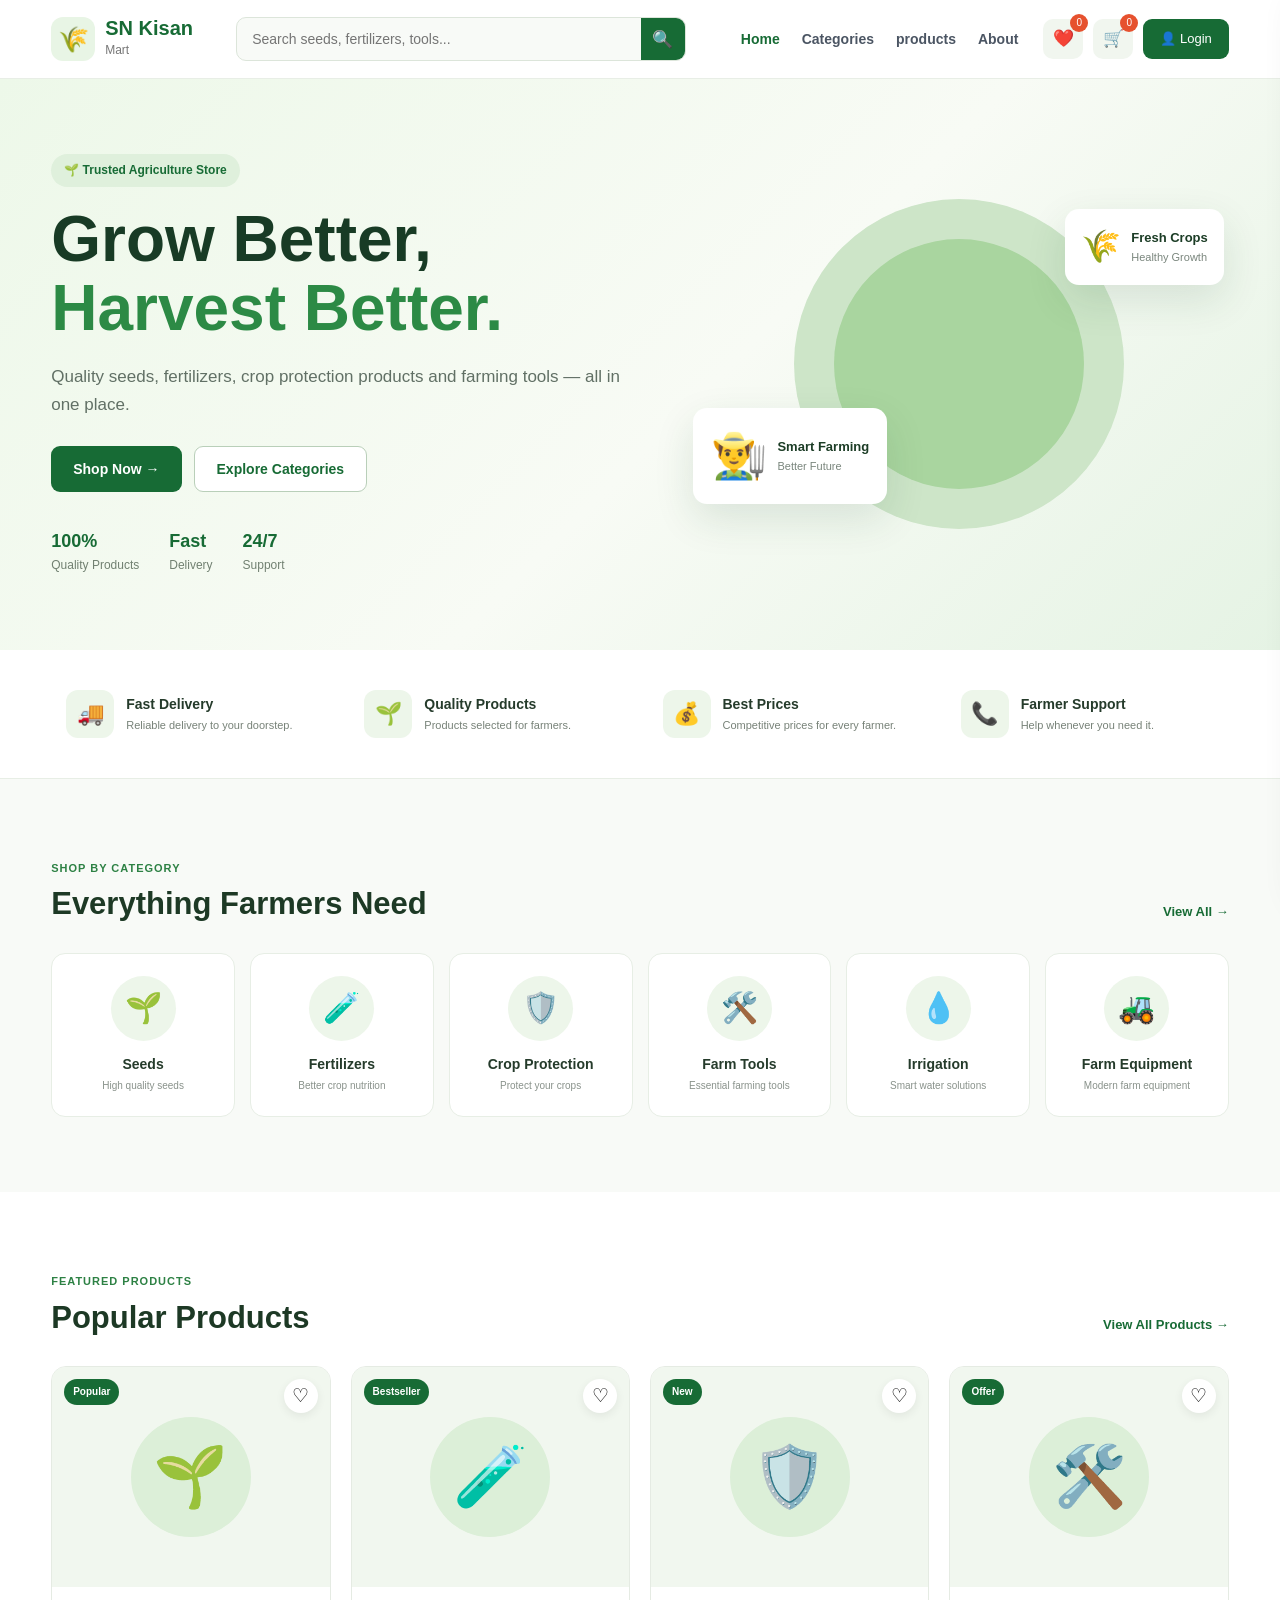
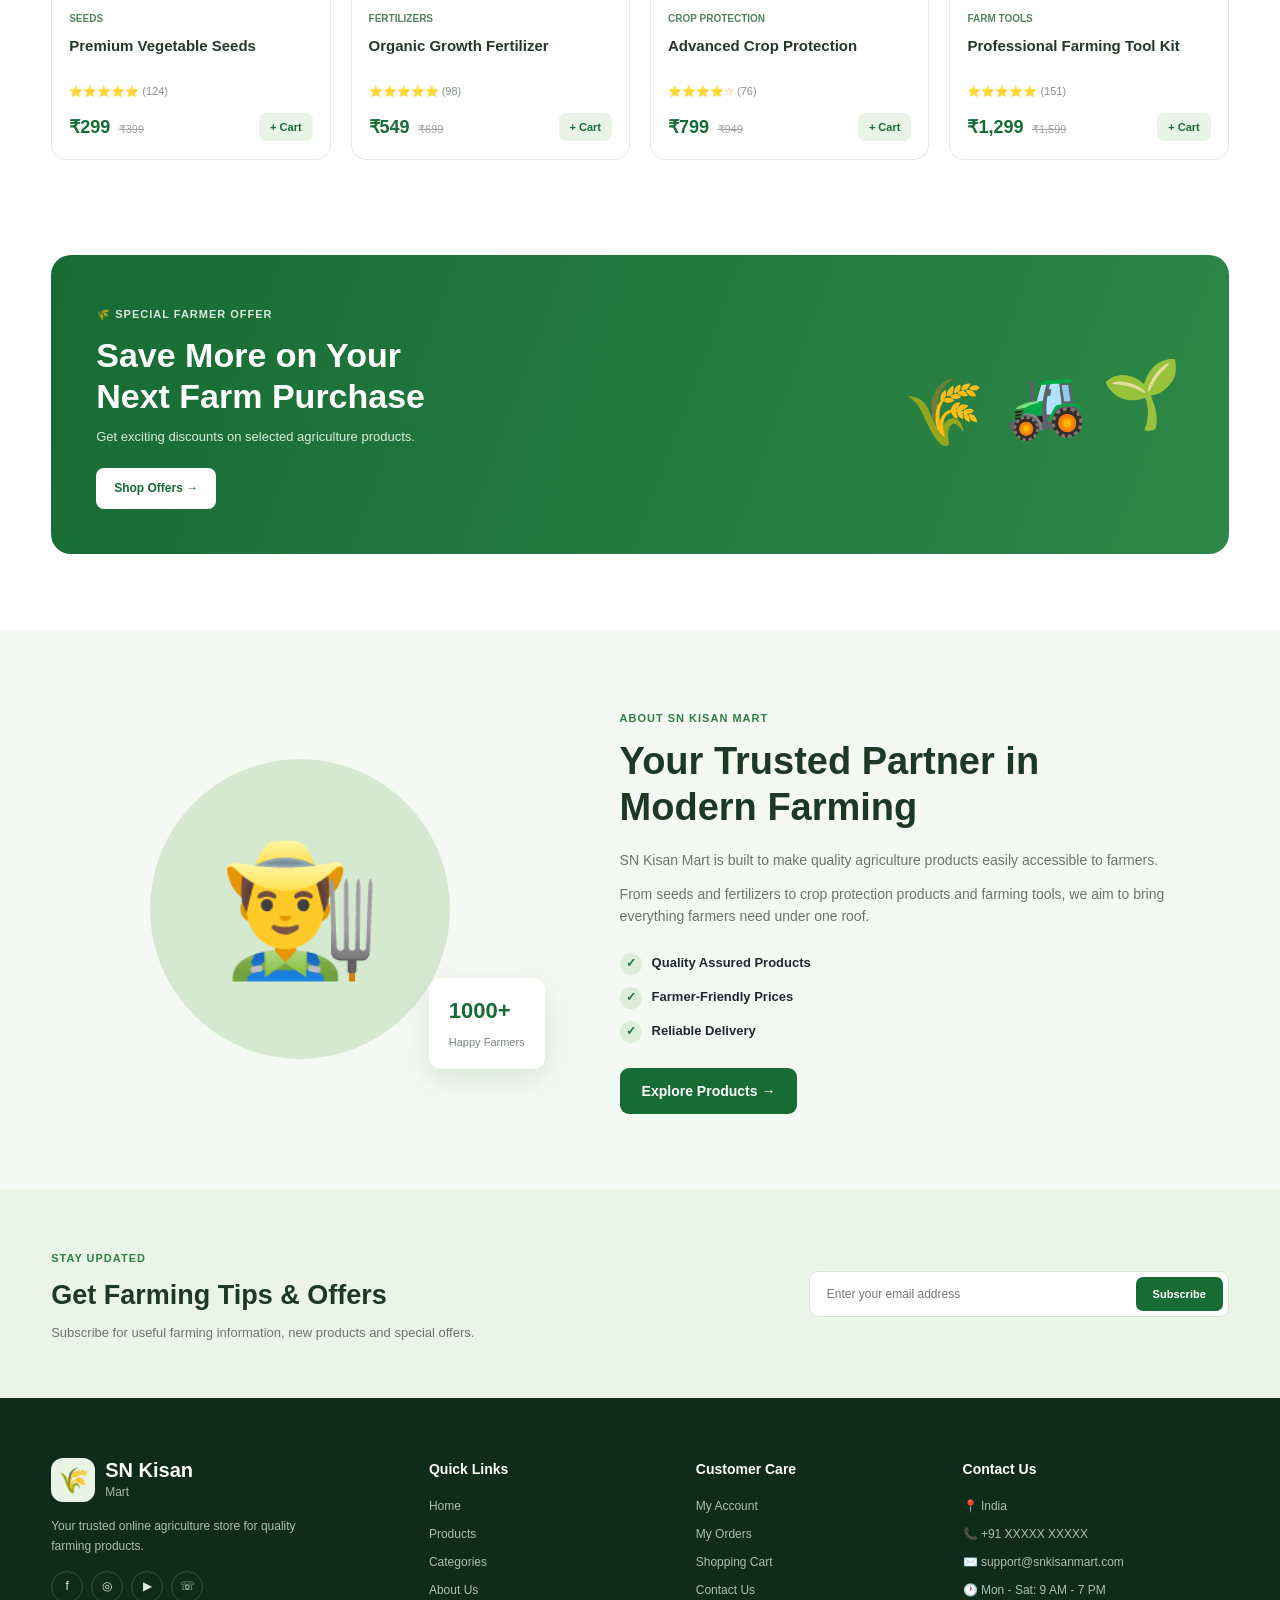
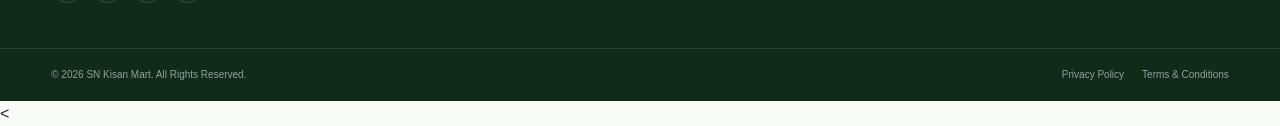
==== commit 9c40c46f: "Update index.html Ok" ====
--- a/index.html
+++ b/index.html
@@ -790,7 +790,7 @@
 
                 <a href="index.html">Home</a>
 
-                <a href="#products">Products</a>
+                <a href="products.html">Products</a>
 
                 <a href="#categories">Categories</a>
 
@@ -910,19 +910,29 @@
 
 
     <!-- ================= LOGIN MODAL ================= -->
-    <div class="modal" id="loginModal">
-
-        <div class="modal-box">
-
-            <button class="modal-close" id="closeLogin">
-                ✕
-            </button>
-
-            <div class="modal-logo">
-                🌾
-            </div>
-
-            <h2>Welcome to SN Kisan Mart</h2>
+    <            
+<!-- ================= LOGIN / REGISTER MODAL ================= -->
+<div class="modal" id="loginModal">
+
+    <div class="modal-box">
+
+        <button
+            class="modal-close"
+            id="closeLogin"
+            type="button"
+        >
+            ✕
+        </button>
+
+        <div class="modal-logo">
+            🌾
+        </div>
+
+
+        <!-- ================= LOGIN ================= -->
+        <div id="loginSection">
+
+            <h2>Welcome Back 👋</h2>
 
             <p>
                 Login to continue shopping.
@@ -938,36 +948,168 @@
                     type="email"
                     id="loginEmail"
                     placeholder="Enter your email"
+                    autocomplete="email"
                     required
                 >
+
 
                 <label for="loginPassword">
                     Password
                 </label>
 
+                <div class="password-field">
+
+                    <input
+                        type="password"
+                        id="loginPassword"
+                        placeholder="Enter your password"
+                        autocomplete="current-password"
+                        required
+                    >
+
+                    <button
+                        type="button"
+                        class="password-toggle"
+                        onclick="togglePassword('loginPassword', this)"
+                    >
+                        👁️
+                    </button>
+
+                </div>
+
+
+                <button
+                    type="submit"
+                    class="primary-btn full-btn"
+                >
+                    Login
+                </button>
+
+            </form>
+
+
+            <p class="register-text">
+                New customer?
+                <a href="#" id="showRegister">
+                    Create an account
+                </a>
+            </p>
+
+        </div>
+
+
+        <!-- ================= REGISTER ================= -->
+        <div id="registerSection" style="display:none;">
+
+            <h2>Create Account 🧑‍🌾</h2>
+
+            <p>
+                Join SN Kisan Mart today.
+            </p>
+
+
+            <form id="registerForm">
+
+                <label for="registerName">
+                    Full Name
+                </label>
+
                 <input
-                    type="password"
-                    id="loginPassword"
-                    placeholder="Enter your password"
+                    type="text"
+                    id="registerName"
+                    placeholder="Enter your full name"
+                    autocomplete="name"
                     required
                 >
 
-                <button type="submit" class="primary-btn full-btn">
+
+                <label for="registerEmail">
+                    Email Address
+                </label>
+
+                <input
+                    type="email"
+                    id="registerEmail"
+                    placeholder="Enter your email"
+                    autocomplete="email"
+                    required
+                >
+
+
+                <label for="registerPassword">
+                    Password
+                </label>
+
+                <div class="password-field">
+
+                    <input
+                        type="password"
+                        id="registerPassword"
+                        placeholder="Create a password"
+                        autocomplete="new-password"
+                        minlength="6"
+                        required
+                    >
+
+                    <button
+                        type="button"
+                        class="password-toggle"
+                        onclick="togglePassword('registerPassword', this)"
+                    >
+                        👁️
+                    </button>
+
+                </div>
+
+
+                <label for="registerConfirmPassword">
+                    Confirm Password
+                </label>
+
+                <div class="password-field">
+
+                    <input
+                        type="password"
+                        id="registerConfirmPassword"
+                        placeholder="Confirm your password"
+                        autocomplete="new-password"
+                        minlength="6"
+                        required
+                    >
+
+                    <button
+                        type="button"
+                        class="password-toggle"
+                        onclick="togglePassword('registerConfirmPassword', this)"
+                    >
+                        👁️
+                    </button>
+
+                </div>
+
+
+                <button
+                    type="submit"
+                    class="primary-btn full-btn"
+                >
+                    Create Account
+                </button>
+
+            </form>
+
+
+            <p class="register-text">
+                Already have an account?
+                <a href="#" id="showLogin">
                     Login
-                </button>
-
-            </form>
-
-            <p class="register-text">
-                New customer?
-                <a href="#">Create an account</a>
+                </a>
             </p>
 
         </div>
 
     </div>
 
-
+</div>
     <!-- ================= TOAST ================= -->
     <div class="toast" id="toast">
         Product added to cart!
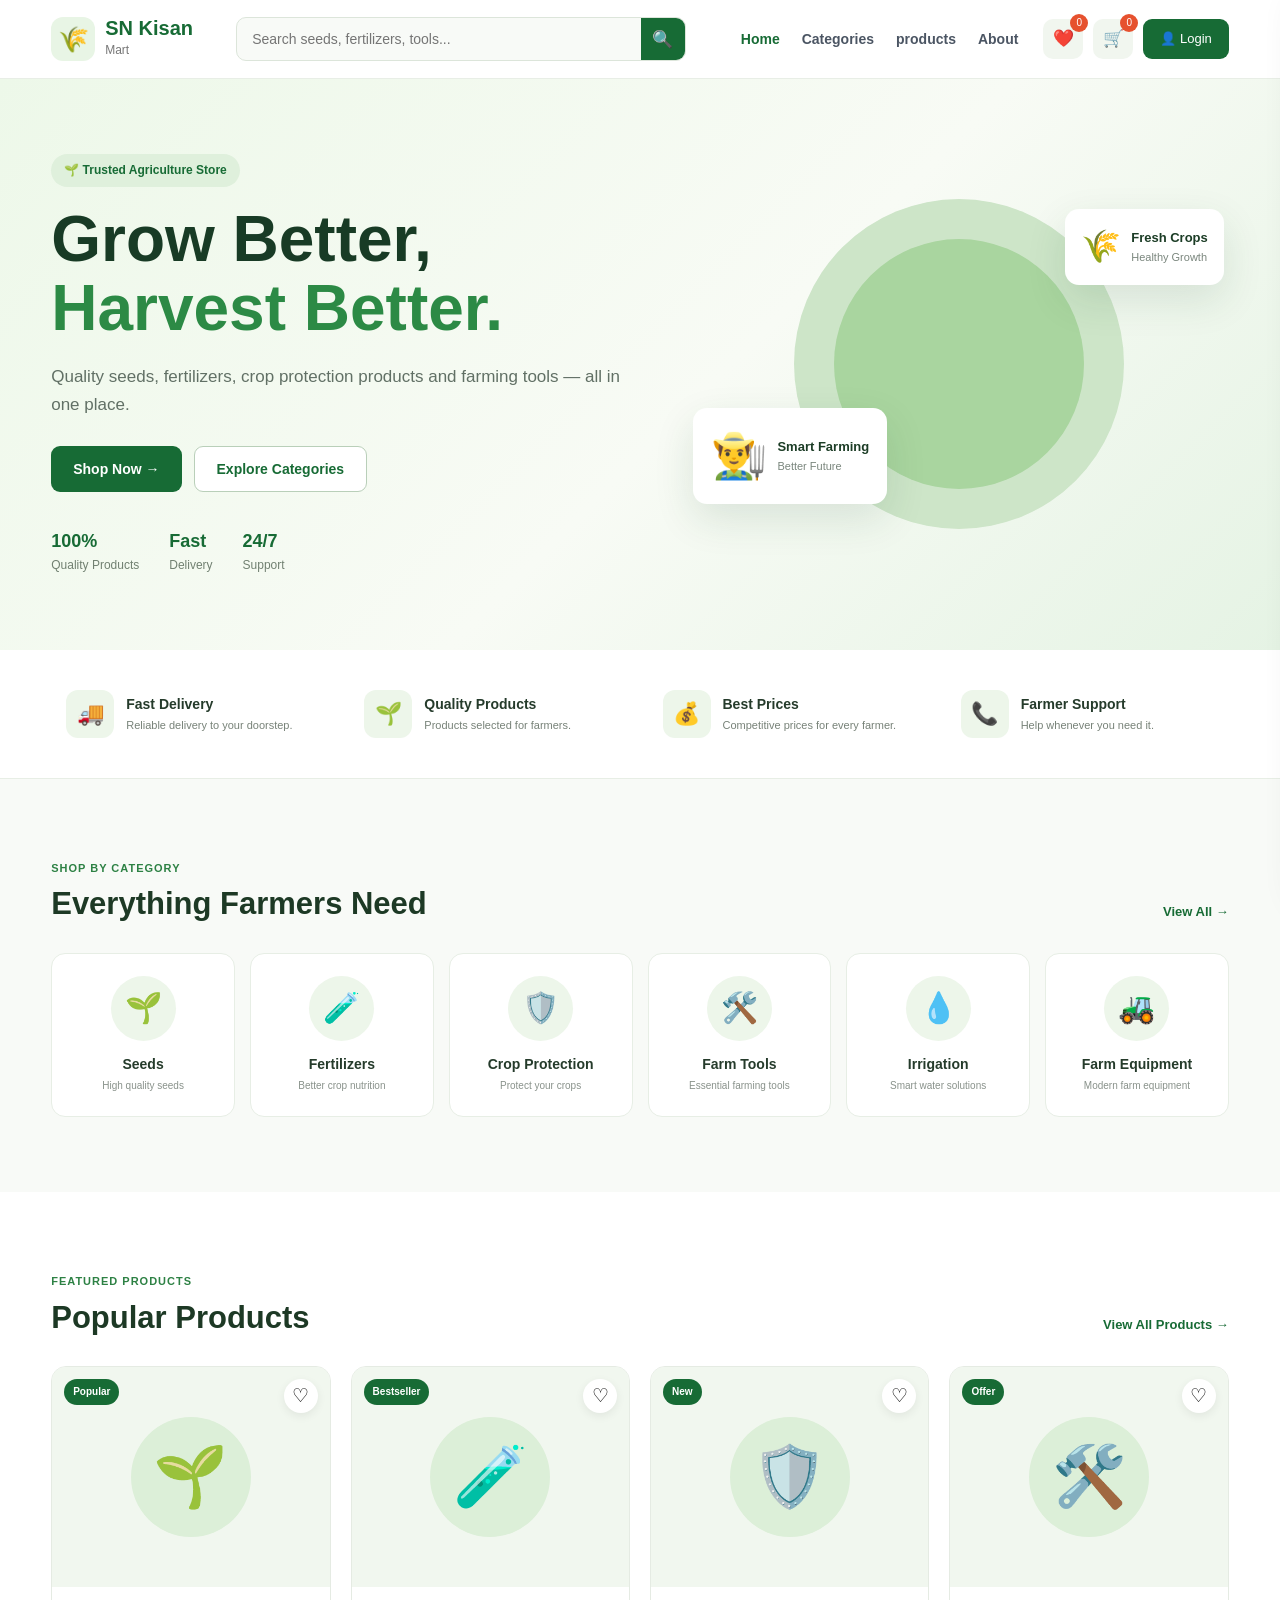
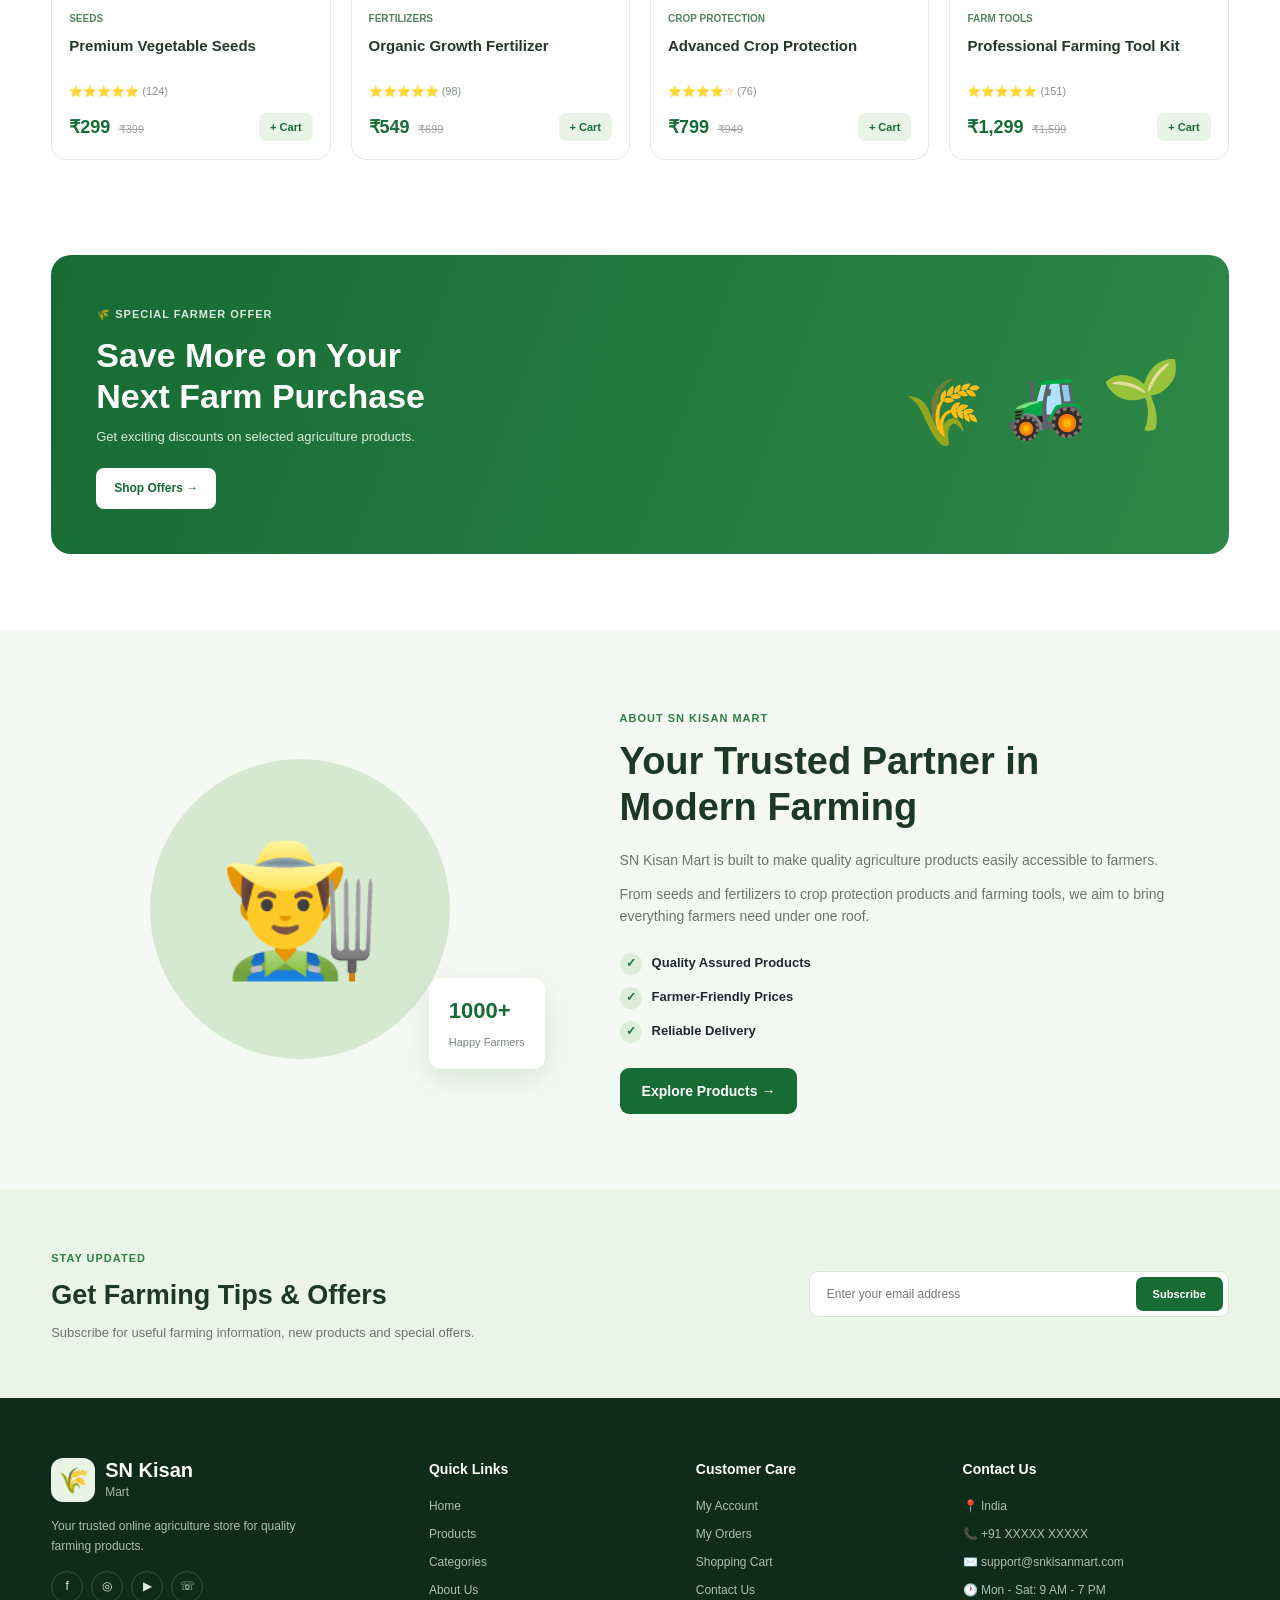
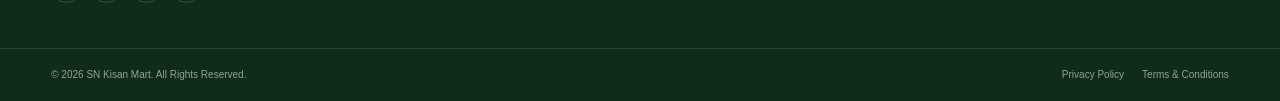
==== commit f526b1a0: "Update index.html Ok" ====
--- a/index.html
+++ b/index.html
@@ -896,9 +896,9 @@
 
             </div>
 
-            <button class="checkout-btn">
-                Proceed to Checkout
-            </button>
+            <button type="button" class="checkout-btn" onclick="checkout()">
+    Proceed to Checkout
+</button>
 
         </div>
 
@@ -908,9 +908,7 @@
     <!-- Cart Overlay -->
     <div class="overlay" id="overlay"></div>
 
-
-    <!-- ================= LOGIN MODAL ================= -->
-    <            
+      
 <!-- ================= LOGIN / REGISTER MODAL ================= -->
 <div class="modal" id="loginModal">
 
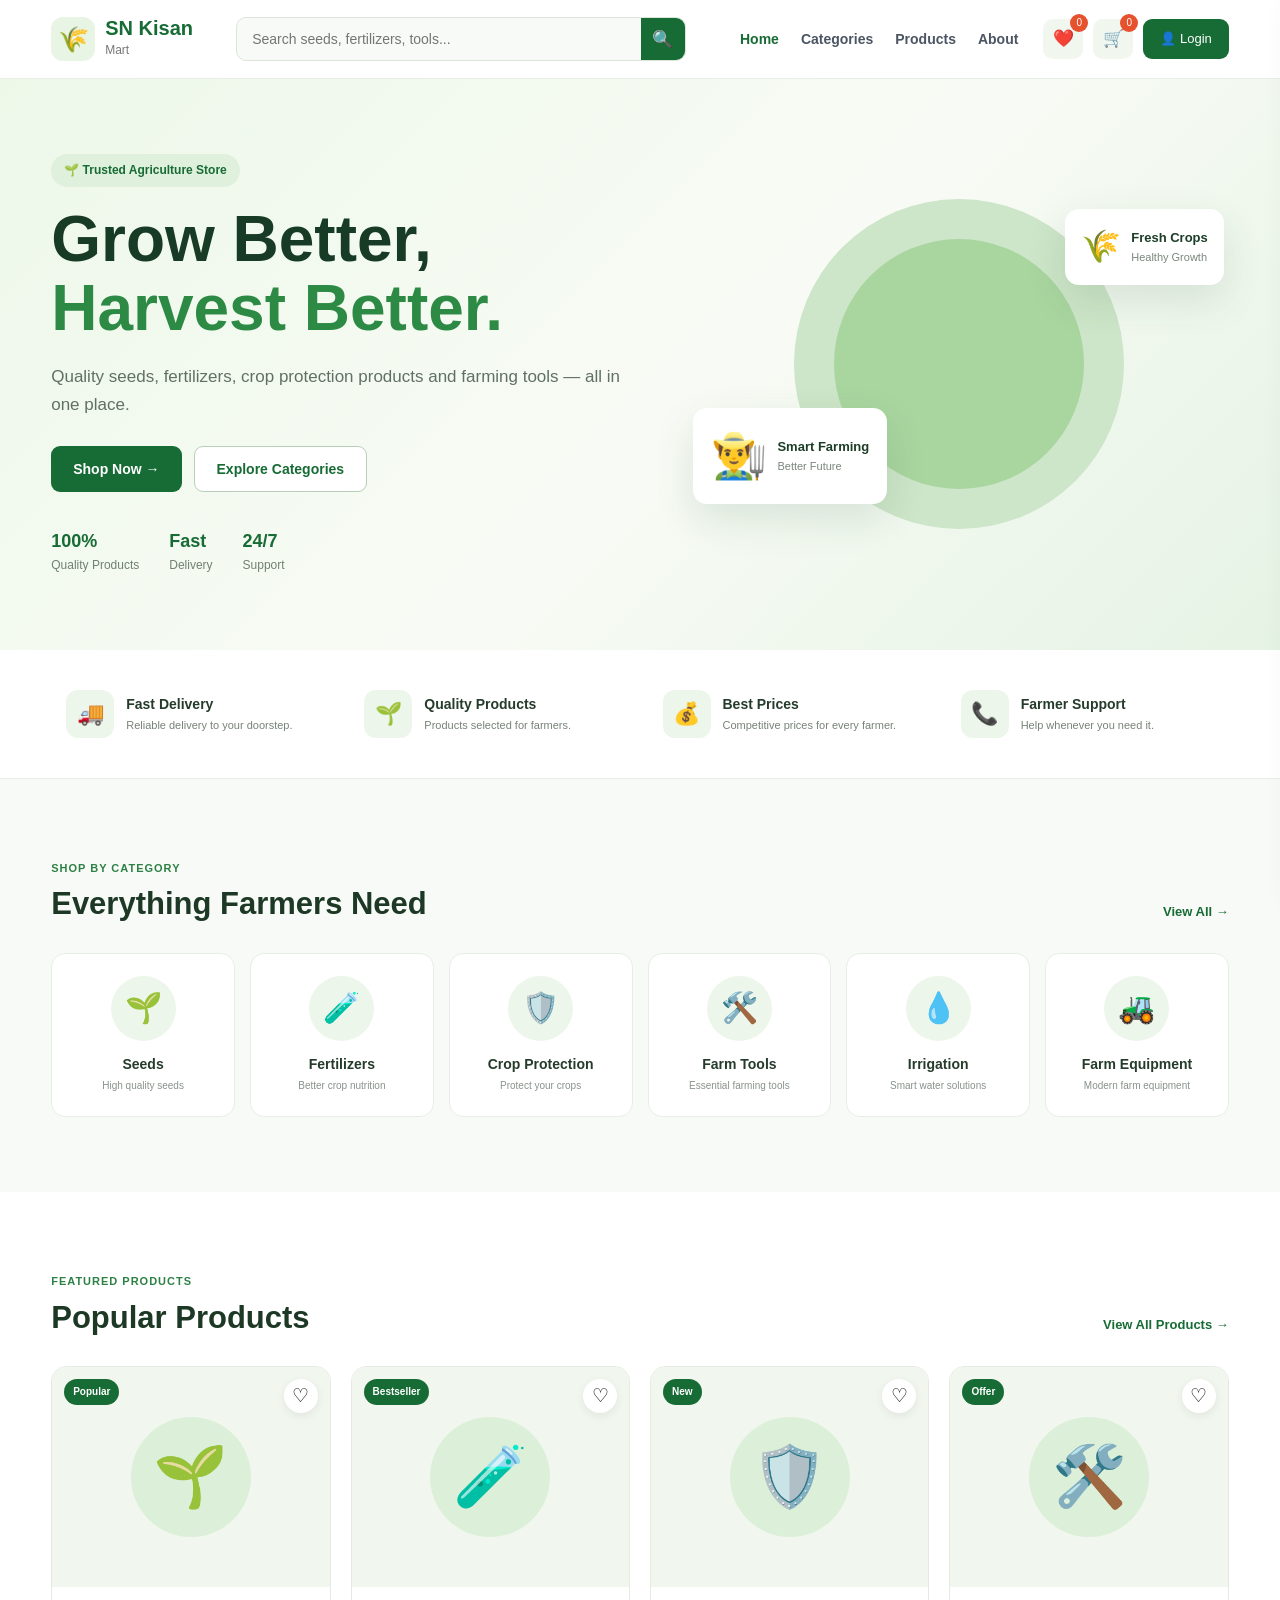
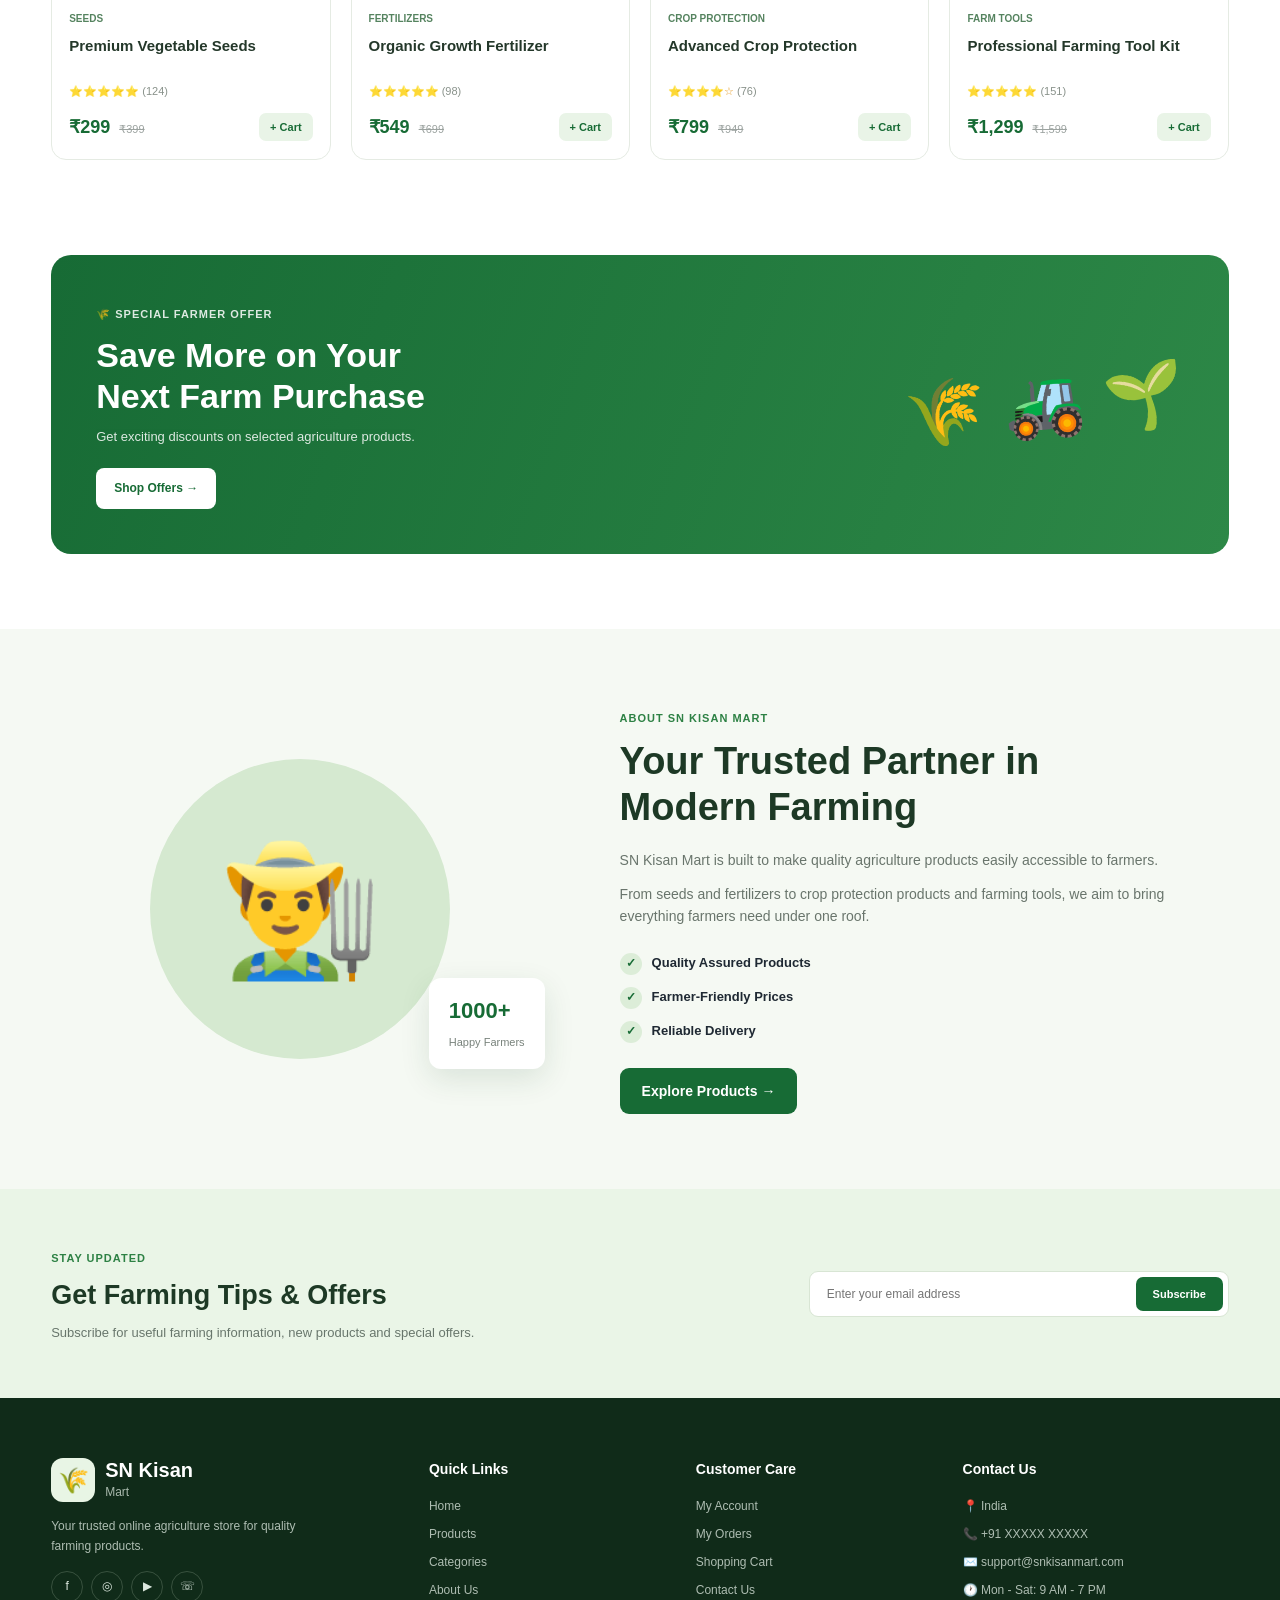
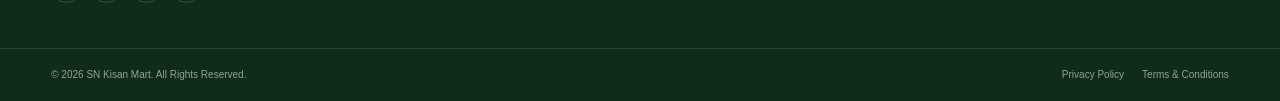
==== commit f7509660: "Update index.html Index" ====
--- a/index.html
+++ b/index.html
@@ -36,43 +36,82 @@
                     placeholder="Search seeds, fertilizers, tools..."
                     autocomplete="off"
                 >
-                <button type="button" id="searchBtn">🔍</button>
+
+                <button
+                    type="button"
+                    id="searchBtn"
+                >
+                    🔍
+                </button>
             </div>
 
             <!-- Navigation -->
             <nav class="nav">
 
-                <a href="index.html" class="active">Home</a>
-
-                <a href="#categories">Categories</a>
-
-                 <a href="products.html">products</a>
-
-                <a href="#about">About</a>
+                <a
+                    href="index.html"
+                    class="active"
+                >
+                    Home
+                </a>
+
+                <a href="#categories">
+                    Categories
+                </a>
+
+                <a href="products.html">
+                    Products
+                </a>
+
+                <a href="#about">
+                    About
+                </a>
 
             </nav>
 
             <!-- User Actions -->
             <div class="nav-actions">
 
-                <button class="icon-btn" id="wishlistBtn" title="Wishlist">
+                <button
+                    class="icon-btn"
+                    id="wishlistBtn"
+                    title="Wishlist"
+                    type="button"
+                >
                     ❤️
                     <span class="badge">0</span>
                 </button>
 
-                <button class="icon-btn" id="cartBtn" title="Cart">
+                <button
+                    class="icon-btn"
+                    id="cartBtn"
+                    title="Cart"
+                    type="button"
+                >
                     🛒
-                    <span class="badge" id="cartCount">0</span>
+                    <span
+                        class="badge"
+                        id="cartCount"
+                    >
+                        0
+                    </span>
                 </button>
 
-                <a href="#login" class="login-btn">
+                <a
+                    href="#login"
+                    class="login-btn"
+                >
                     👤 Login
                 </a>
 
             </div>
 
             <!-- Mobile Menu -->
-            <button class="menu-btn" id="menuBtn">
+            <button
+                class="menu-btn"
+                id="menuBtn"
+                type="button"
+            >
                 ☰
             </button>
 
@@ -82,17 +121,30 @@
 
 
     <!-- ================= MOBILE NAV ================= -->
-    <div class="mobile-menu" id="mobileMenu">
-
-        <a href="index.html">Home</a>
-
-        <a href="#categories">Categories</a>
-
-        <a href="products.html">Products</a>
-
-        <a href="#about">About Us</a>
-
-        <a href="#login">Login / Register</a>
+    <div
+        class="mobile-menu"
+        id="mobileMenu"
+    >
+
+        <a href="index.html">
+            Home
+        </a>
+
+        <a href="#categories">
+            Categories
+        </a>
+
+        <a href="products.html">
+            Products
+        </a>
+
+        <a href="#about">
+            About Us
+        </a>
+
+        <a href="#login">
+            Login / Register
+        </a>
 
     </div>
 
@@ -112,7 +164,9 @@
 
                     <h1>
                         Grow Better,
-                        <span>Harvest Better.</span>
+                        <span>
+                            Harvest Better.
+                        </span>
                     </h1>
 
                     <p>
@@ -122,11 +176,17 @@
 
                     <div class="hero-buttons">
 
-                        <a href="products.html" class="primary-btn">
+                        <a
+                            href="products.html"
+                            class="primary-btn"
+                        >
                             Shop Now →
                         </a>
 
-                        <a href="#categories" class="secondary-btn">
+                        <a
+                            href="#categories"
+                            class="secondary-btn"
+                        >
                             Explore Categories
                         </a>
 
@@ -164,18 +224,31 @@
                         </div>
 
                         <div>
-                            <strong>Smart Farming</strong>
-                            <span>Better Future</span>
+                            <strong>
+                                Smart Farming
+                            </strong>
+
+                            <span>
+                                Better Future
+                            </span>
                         </div>
 
                     </div>
 
                     <div class="crop-card">
+
                         🌾
+
                         <div>
-                            <strong>Fresh Crops</strong>
-                            <span>Healthy Growth</span>
-                        </div>
+                            <strong>
+                                Fresh Crops
+                            </strong>
+
+                            <span>
+                                Healthy Growth
+                            </span>
+                        </div>
+
                     </div>
 
                 </div>
@@ -191,35 +264,78 @@
             <div class="container features-grid">
 
                 <div class="feature-card">
-                    <div class="feature-icon">🚚</div>
+
+                    <div class="feature-icon">
+                        🚚
+                    </div>
+
                     <div>
-                        <h3>Fast Delivery</h3>
-                        <p>Reliable delivery to your doorstep.</p>
-                    </div>
-                </div>
+                        <h3>
+                            Fast Delivery
+                        </h3>
+
+                        <p>
+                            Reliable delivery to your doorstep.
+                        </p>
+                    </div>
+
+                </div>
+
 
                 <div class="feature-card">
-                    <div class="feature-icon">🌱</div>
+
+                    <div class="feature-icon">
+                        🌱
+                    </div>
+
                     <div>
-                        <h3>Quality Products</h3>
-                        <p>Products selected for farmers.</p>
-                    </div>
-                </div>
+                        <h3>
+                            Quality Products
+                        </h3>
+
+                        <p>
+                            Products selected for farmers.
+                        </p>
+                    </div>
+
+                </div>
+
 
                 <div class="feature-card">
-                    <div class="feature-icon">💰</div>
+
+                    <div class="feature-icon">
+                        💰
+                    </div>
+
                     <div>
-                        <h3>Best Prices</h3>
-                        <p>Competitive prices for every farmer.</p>
-                    </div>
-                </div>
+                        <h3>
+                            Best Prices
+                        </h3>
+
+                        <p>
+                            Competitive prices for every farmer.
+                        </p>
+                    </div>
+
+                </div>
+
 
                 <div class="feature-card">
-                    <div class="feature-icon">📞</div>
+
+                    <div class="feature-icon">
+                        📞
+                    </div>
+
                     <div>
-                        <h3>Farmer Support</h3>
-                        <p>Help whenever you need it.</p>
-                    </div>
+                        <h3>
+                            Farmer Support
+                        </h3>
+
+                        <p>
+                            Help whenever you need it.
+                        </p>
+                    </div>
+
                 </div>
 
             </div>
@@ -228,19 +344,31 @@
 
 
         <!-- ================= CATEGORIES ================= -->
-        <section class="categories section" id="categories">
+        <section
+            class="categories section"
+            id="categories"
+        >
 
             <div class="container">
 
                 <div class="section-heading">
 
                     <div>
-                        <span class="section-tag">SHOP BY CATEGORY</span>
-
-                        <h2>Everything Farmers Need</h2>
-                    </div>
-
-                    <a href="#products" class="view-all">
+
+                        <span class="section-tag">
+                            SHOP BY CATEGORY
+                        </span>
+
+                        <h2>
+                            Everything Farmers Need
+                        </h2>
+
+                    </div>
+
+                    <a
+                        href="#products"
+                        class="view-all"
+                    >
                         View All →
                     </a>
 
@@ -249,80 +377,122 @@
 
                 <div class="category-grid">
 
-                    <a href="#products" class="category-card">
+                    <a
+                        href="#products"
+                        class="category-card"
+                    >
 
                         <div class="category-icon seeds">
                             🌱
                         </div>
 
-                        <h3>Seeds</h3>
-
-                        <p>High quality seeds</p>
-
-                    </a>
-
-
-                    <a href="#products" class="category-card">
+                        <h3>
+                            Seeds
+                        </h3>
+
+                        <p>
+                            High quality seeds
+                        </p>
+
+                    </a>
+
+
+                    <a
+                        href="#products"
+                        class="category-card"
+                    >
 
                         <div class="category-icon fertilizer">
                             🧪
                         </div>
 
-                        <h3>Fertilizers</h3>
-
-                        <p>Better crop nutrition</p>
-
-                    </a>
-
-
-                    <a href="#products" class="category-card">
+                        <h3>
+                            Fertilizers
+                        </h3>
+
+                        <p>
+                            Better crop nutrition
+                        </p>
+
+                    </a>
+
+
+                    <a
+                        href="#products"
+                        class="category-card"
+                    >
 
                         <div class="category-icon pesticide">
                             🛡️
                         </div>
 
-                        <h3>Crop Protection</h3>
-
-                        <p>Protect your crops</p>
-
-                    </a>
-
-
-                    <a href="#products" class="category-card">
+                        <h3>
+                            Crop Protection
+                        </h3>
+
+                        <p>
+                            Protect your crops
+                        </p>
+
+                    </a>
+
+
+                    <a
+                        href="#products"
+                        class="category-card"
+                    >
 
                         <div class="category-icon tools">
                             🛠️
                         </div>
 
-                        <h3>Farm Tools</h3>
-
-                        <p>Essential farming tools</p>
-
-                    </a>
-
-
-                    <a href="#products" class="category-card">
+                        <h3>
+                            Farm Tools
+                        </h3>
+
+                        <p>
+                            Essential farming tools
+                        </p>
+
+                    </a>
+
+
+                    <a
+                        href="#products"
+                        class="category-card"
+                    >
 
                         <div class="category-icon irrigation">
                             💧
                         </div>
 
-                        <h3>Irrigation</h3>
-
-                        <p>Smart water solutions</p>
-
-                    </a>
-
-
-                    <a href="#products" class="category-card">
+                        <h3>
+                            Irrigation
+                        </h3>
+
+                        <p>
+                            Smart water solutions
+                        </p>
+
+                    </a>
+
+
+                    <a
+                        href="#products"
+                        class="category-card"
+                    >
 
                         <div class="category-icon equipment">
                             🚜
                         </div>
 
-                        <h3>Farm Equipment</h3>
-
-                        <p>Modern farm equipment</p>
+                        <h3>
+                            Farm Equipment
+                        </h3>
+
+                        <p>
+                            Modern farm equipment
+                        </p>
 
                     </a>
 
@@ -334,7 +504,10 @@
 
 
         <!-- ================= PRODUCTS ================= -->
-        <section class="products section" id="products">
+        <section
+            class="products section"
+            id="products"
+        >
 
             <div class="container">
 
@@ -346,11 +519,16 @@
                             FEATURED PRODUCTS
                         </span>
 
-                        <h2>Popular Products</h2>
-
-                    </div>
-
-                    <a href="#products" class="view-all">
+                        <h2>
+                            Popular Products
+                        </h2>
+
+                    </div>
+
+                    <a
+                        href="products.html"
+                        class="view-all"
+                    >
                         View All Products →
                     </a>
 
@@ -359,8 +537,13 @@
 
                 <div class="product-grid">
 
-                    <!-- Product 1 -->
-                    <article class="product-card">
+
+                    <!-- ================= PRODUCT 1 ================= -->
+                    <article
+                        class="product-card"
+                        onclick="openProductDetails(1)"
+                        style="cursor: pointer;"
+                    >
 
                         <div class="product-image">
 
@@ -368,7 +551,11 @@
                                 Popular
                             </span>
 
-                            <button class="wishlist">
+                            <button
+                                class="wishlist"
+                                type="button"
+                                onclick="event.stopPropagation();"
+                            >
                                 ♡
                             </button>
 
@@ -389,20 +576,34 @@
                             </h3>
 
                             <div class="rating">
+
                                 ⭐⭐⭐⭐⭐
-                                <span>(124)</span>
+
+                                <span>
+                                    (124)
+                                </span>
+
                             </div>
 
                             <div class="price-row">
 
                                 <div>
-                                    <strong>₹299</strong>
-                                    <del>₹399</del>
+
+                                    <strong>
+                                        ₹299
+                                    </strong>
+
+                                    <del>
+                                        ₹399
+                                    </del>
+
                                 </div>
 
                                 <button
                                     class="add-cart"
+                                    type="button"
                                     data-product="Premium Vegetable Seeds"
+                                    onclick="event.stopPropagation();"
                                 >
                                     + Cart
                                 </button>
@@ -414,8 +615,12 @@
                     </article>
 
 
-                    <!-- Product 2 -->
-                    <article class="product-card">
+                    <!-- ================= PRODUCT 2 ================= -->
+                    <article
+                        class="product-card"
+                        onclick="openProductDetails(2)"
+                        style="cursor: pointer;"
+                    >
 
                         <div class="product-image">
 
@@ -423,7 +628,11 @@
                                 Bestseller
                             </span>
 
-                            <button class="wishlist">
+                            <button
+                                class="wishlist"
+                                type="button"
+                                onclick="event.stopPropagation();"
+                            >
                                 ♡
                             </button>
 
@@ -444,20 +653,34 @@
                             </h3>
 
                             <div class="rating">
+
                                 ⭐⭐⭐⭐⭐
-                                <span>(98)</span>
+
+                                <span>
+                                    (98)
+                                </span>
+
                             </div>
 
                             <div class="price-row">
 
                                 <div>
-                                    <strong>₹549</strong>
-                                    <del>₹699</del>
+
+                                    <strong>
+                                        ₹549
+                                    </strong>
+
+                                    <del>
+                                        ₹699
+                                    </del>
+
                                 </div>
 
                                 <button
                                     class="add-cart"
+                                    type="button"
                                     data-product="Organic Growth Fertilizer"
+                                    onclick="event.stopPropagation();"
                                 >
                                     + Cart
                                 </button>
@@ -469,8 +692,12 @@
                     </article>
 
 
-                    <!-- Product 3 -->
-                    <article class="product-card">
+                    <!-- ================= PRODUCT 3 ================= -->
+                    <article
+                        class="product-card"
+                        onclick="openProductDetails(3)"
+                        style="cursor: pointer;"
+                    >
 
                         <div class="product-image">
 
@@ -478,7 +705,11 @@
                                 New
                             </span>
 
-                            <button class="wishlist">
+                            <button
+                                class="wishlist"
+                                type="button"
+                                onclick="event.stopPropagation();"
+                            >
                                 ♡
                             </button>
 
@@ -499,20 +730,34 @@
                             </h3>
 
                             <div class="rating">
+
                                 ⭐⭐⭐⭐☆
-                                <span>(76)</span>
+
+                                <span>
+                                    (76)
+                                </span>
+
                             </div>
 
                             <div class="price-row">
 
                                 <div>
-                                    <strong>₹799</strong>
-                                    <del>₹949</del>
+
+                                    <strong>
+                                        ₹799
+                                    </strong>
+
+                                    <del>
+                                        ₹949
+                                    </del>
+
                                 </div>
 
                                 <button
                                     class="add-cart"
+                                    type="button"
                                     data-product="Advanced Crop Protection"
+                                    onclick="event.stopPropagation();"
                                 >
                                     + Cart
                                 </button>
@@ -524,8 +769,12 @@
                     </article>
 
 
-                    <!-- Product 4 -->
-                    <article class="product-card">
+                    <!-- ================= PRODUCT 4 ================= -->
+                    <article
+                        class="product-card"
+                        onclick="openProductDetails(4)"
+                        style="cursor: pointer;"
+                    >
 
                         <div class="product-image">
 
@@ -533,7 +782,11 @@
                                 Offer
                             </span>
 
-                            <button class="wishlist">
+                            <button
+                                class="wishlist"
+                                type="button"
+                                onclick="event.stopPropagation();"
+                            >
                                 ♡
                             </button>
 
@@ -554,20 +807,34 @@
                             </h3>
 
                             <div class="rating">
+
                                 ⭐⭐⭐⭐⭐
-                                <span>(151)</span>
+
+                                <span>
+                                    (151)
+                                </span>
+
                             </div>
 
                             <div class="price-row">
 
                                 <div>
-                                    <strong>₹1,299</strong>
-                                    <del>₹1,599</del>
+
+                                    <strong>
+                                        ₹1,299
+                                    </strong>
+
+                                    <del>
+                                        ₹1,599
+                                    </del>
+
                                 </div>
 
                                 <button
                                     class="add-cart"
+                                    type="button"
                                     data-product="Professional Farming Tool Kit"
+                                    onclick="event.stopPropagation();"
                                 >
                                     + Cart
                                 </button>
@@ -609,7 +876,10 @@
                             agriculture products.
                         </p>
 
-                        <a href="#products" class="offer-btn">
+                        <a
+                            href="#products"
+                            class="offer-btn"
+                        >
                             Shop Offers →
                         </a>
 
@@ -629,7 +899,10 @@
 
 
         <!-- ================= ABOUT ================= -->
-        <section class="about section" id="about">
+        <section
+            class="about section"
+            id="about"
+        >
 
             <div class="container about-grid">
 
@@ -640,8 +913,15 @@
                     </div>
 
                     <div class="about-stat">
-                        <strong>1000+</strong>
-                        <span>Happy Farmers</span>
+
+                        <strong>
+                            1000+
+                        </strong>
+
+                        <span>
+                            Happy Farmers
+                        </span>
+
                     </div>
 
                 </div>
@@ -674,22 +954,31 @@
 
                         <div>
                             <span>✓</span>
-                            <strong>Quality Assured Products</strong>
+                            <strong>
+                                Quality Assured Products
+                            </strong>
                         </div>
 
                         <div>
                             <span>✓</span>
-                            <strong>Farmer-Friendly Prices</strong>
+                            <strong>
+                                Farmer-Friendly Prices
+                            </strong>
                         </div>
 
                         <div>
                             <span>✓</span>
-                            <strong>Reliable Delivery</strong>
-                        </div>
-
-                    </div>
-
-                    <a href="#products" class="primary-btn">
+                            <strong>
+                                Reliable Delivery
+                            </strong>
+                        </div>
+
+                    </div>
+
+                    <a
+                        href="#products"
+                        class="primary-btn"
+                    >
                         Explore Products →
                     </a>
 
@@ -722,7 +1011,10 @@
 
                 </div>
 
-                <form class="newsletter-form" id="newsletterForm">
+                <form
+                    class="newsletter-form"
+                    id="newsletterForm"
+                >
 
                     <input
                         type="email"
@@ -752,13 +1044,23 @@
             <!-- Brand -->
             <div class="footer-brand">
 
-                <a href="index.html" class="logo footer-logo">
-
-                    <span class="logo-icon">🌾</span>
+                <a
+                    href="index.html"
+                    class="logo footer-logo"
+                >
+
+                    <span class="logo-icon">
+                        🌾
+                    </span>
 
                     <span>
-                        <strong>SN Kisan</strong>
-                        <small>Mart</small>
+                        <strong>
+                            SN Kisan
+                        </strong>
+
+                        <small>
+                            Mart
+                        </small>
                     </span>
 
                 </a>
@@ -770,13 +1072,33 @@
 
                 <div class="social-links">
 
-                    <a href="#" aria-label="Facebook">f</a>
-
-                    <a href="#" aria-label="Instagram">◎</a>
-
-                    <a href="#" aria-label="YouTube">▶</a>
-
-                    <a href="#" aria-label="WhatsApp">☏</a>
+                    <a
+                        href="#"
+                        aria-label="Facebook"
+                    >
+                        f
+                    </a>
+
+                    <a
+                        href="#"
+                        aria-label="Instagram"
+                    >
+                        ◎
+                    </a>
+
+                    <a
+                        href="#"
+                        aria-label="YouTube"
+                    >
+                        ▶
+                    </a>
+
+                    <a
+                        href="#"
+                        aria-label="WhatsApp"
+                    >
+                        ☏
+                    </a>
 
                 </div>
 
@@ -786,15 +1108,25 @@
             <!-- Quick Links -->
             <div class="footer-column">
 
-                <h3>Quick Links</h3>
-
-                <a href="index.html">Home</a>
-
-                <a href="products.html">Products</a>
-
-                <a href="#categories">Categories</a>
-
-                <a href="#about">About Us</a>
+                <h3>
+                    Quick Links
+                </h3>
+
+                <a href="index.html">
+                    Home
+                </a>
+
+                <a href="products.html">
+                    Products
+                </a>
+
+                <a href="#categories">
+                    Categories
+                </a>
+
+                <a href="#about">
+                    About Us
+                </a>
 
             </div>
 
@@ -802,15 +1134,25 @@
             <!-- Customer -->
             <div class="footer-column">
 
-                <h3>Customer Care</h3>
-
-                <a href="#login">My Account</a>
-
-                <a href="#orders">My Orders</a>
-
-                <a href="#cart">Shopping Cart</a>
-
-                <a href="#contact">Contact Us</a>
+                <h3>
+                    Customer Care
+                </h3>
+
+                <a href="#login">
+                    My Account
+                </a>
+
+                <a href="#orders">
+                    My Orders
+                </a>
+
+                <a href="#cart">
+                    Shopping Cart
+                </a>
+
+                <a href="#contact">
+                    Contact Us
+                </a>
 
             </div>
 
@@ -818,15 +1160,25 @@
             <!-- Contact -->
             <div class="footer-column">
 
-                <h3>Contact Us</h3>
-
-                <p>📍 India</p>
-
-                <p>📞 +91 XXXXX XXXXX</p>
-
-                <p>✉️ support@snkisanmart.com</p>
-
-                <p>🕐 Mon - Sat: 9 AM - 7 PM</p>
+                <h3>
+                    Contact Us
+                </h3>
+
+                <p>
+                    📍 India
+                </p>
+
+                <p>
+                    📞 +91 XXXXX XXXXX
+                </p>
+
+                <p>
+                    ✉️ support@snkisanmart.com
+                </p>
+
+                <p>
+                    🕐 Mon - Sat: 9 AM - 7 PM
+                </p>
 
             </div>
 
@@ -838,15 +1190,20 @@
             <div class="container">
 
                 <p>
-                    © <span id="currentYear"></span>
+                    ©
+                    <span id="currentYear"></span>
                     SN Kisan Mart. All Rights Reserved.
                 </p>
 
                 <div>
 
-                    <a href="#">Privacy Policy</a>
-
-                    <a href="#">Terms & Conditions</a>
+                    <a href="#">
+                        Privacy Policy
+                    </a>
+
+                    <a href="#">
+                        Terms & Conditions
+                    </a>
 
                 </div>
 
@@ -858,27 +1215,44 @@
 
 
     <!-- ================= CART SIDEBAR ================= -->
-    <aside class="cart-sidebar" id="cartSidebar">
+    <aside
+        class="cart-sidebar"
+        id="cartSidebar"
+    >
 
         <div class="cart-header">
 
-            <h2>Shopping Cart</h2>
-
-            <button id="closeCart">
+            <h2>
+                Shopping Cart
+            </h2>
+
+            <button
+                id="closeCart"
+                type="button"
+            >
                 ✕
             </button>
 
         </div>
 
-        <div class="cart-items" id="cartItems">
+        <div
+            class="cart-items"
+            id="cartItems"
+        >
 
             <div class="empty-cart">
 
-                <div>🛒</div>
-
-                <h3>Your cart is empty</h3>
-
-                <p>Add products to your cart.</p>
+                <div>
+                    🛒
+                </div>
+
+                <h3>
+                    Your cart is empty
+                </h3>
+
+                <p>
+                    Add products to your cart.
+                </p>
 
             </div>
 
@@ -888,7 +1262,9 @@
 
             <div class="cart-total">
 
-                <span>Total</span>
+                <span>
+                    Total
+                </span>
 
                 <strong id="cartTotal">
                     ₹0
@@ -896,9 +1272,13 @@
 
             </div>
 
-            <button type="button" class="checkout-btn" onclick="checkout()">
-    Proceed to Checkout
-</button>
+            <button
+                type="button"
+                class="checkout-btn"
+                onclick="checkout()"
+            >
+                Proceed to Checkout
+            </button>
 
         </div>
 
@@ -906,210 +1286,240 @@
 
 
     <!-- Cart Overlay -->
-    <div class="overlay" id="overlay"></div>
-
-      
-<!-- ================= LOGIN / REGISTER MODAL ================= -->
-<div class="modal" id="loginModal">
-
-    <div class="modal-box">
-
-        <button
-            class="modal-close"
-            id="closeLogin"
-            type="button"
-        >
-            ✕
-        </button>
-
-        <div class="modal-logo">
-            🌾
+    <div
+        class="overlay"
+        id="overlay"
+    ></div>
+
+
+    <!-- ================= LOGIN / REGISTER MODAL ================= -->
+    <div
+        class="modal"
+        id="loginModal"
+    >
+
+        <div class="modal-box">
+
+            <button
+                class="modal-close"
+                id="closeLogin"
+                type="button"
+            >
+                ✕
+            </button>
+
+            <div class="modal-logo">
+                🌾
+            </div>
+
+
+            <!-- ================= LOGIN ================= -->
+            <div id="loginSection">
+
+                <h2>
+                    Welcome Back 👋
+                </h2>
+
+                <p>
+                    Login to continue shopping.
+                </p>
+
+                <form id="loginForm">
+
+                    <label for="loginEmail">
+                        Email Address
+                    </label>
+
+                    <input
+                        type="email"
+                        id="loginEmail"
+                        placeholder="Enter your email"
+                        autocomplete="email"
+                        required
+                    >
+
+
+                    <label for="loginPassword">
+                        Password
+                    </label>
+
+                    <div class="password-field">
+
+                        <input
+                            type="password"
+                            id="loginPassword"
+                            placeholder="Enter your password"
+                            autocomplete="current-password"
+                            required
+                        >
+
+                        <button
+                            type="button"
+                            class="password-toggle"
+                            onclick="togglePassword('loginPassword', this)"
+                        >
+                            👁️
+                        </button>
+
+                    </div>
+
+
+                    <button
+                        type="submit"
+                        class="primary-btn full-btn"
+                    >
+                        Login
+                    </button>
+
+                </form>
+
+
+                <p class="register-text">
+
+                    New customer?
+
+                    <a
+                        href="#"
+                        id="showRegister"
+                    >
+                        Create an account
+                    </a>
+
+                </p>
+
+            </div>
+
+
+            <!-- ================= REGISTER ================= -->
+            <div
+                id="registerSection"
+                style="display:none;"
+            >
+
+                <h2>
+                    Create Account 🧑‍🌾
+                </h2>
+
+                <p>
+                    Join SN Kisan Mart today.
+                </p>
+
+
+                <form id="registerForm">
+
+                    <label for="registerName">
+                        Full Name
+                    </label>
+
+                    <input
+                        type="text"
+                        id="registerName"
+                        placeholder="Enter your full name"
+                        autocomplete="name"
+                        required
+                    >
+
+
+                    <label for="registerEmail">
+                        Email Address
+                    </label>
+
+                    <input
+                        type="email"
+                        id="registerEmail"
+                        placeholder="Enter your email"
+                        autocomplete="email"
+                        required
+                    >
+
+
+                    <label for="registerPassword">
+                        Password
+                    </label>
+
+                    <div class="password-field">
+
+                        <input
+                            type="password"
+                            id="registerPassword"
+                            placeholder="Create a password"
+                            autocomplete="new-password"
+                            minlength="6"
+                            required
+                        >
+
+                        <button
+                            type="button"
+                            class="password-toggle"
+                            onclick="togglePassword('registerPassword', this)"
+                        >
+                            👁️
+                        </button>
+
+                    </div>
+
+
+                    <label for="registerConfirmPassword">
+                        Confirm Password
+                    </label>
+
+                    <div class="password-field">
+
+                        <input
+                            type="password"
+                            id="registerConfirmPassword"
+                            placeholder="Confirm your password"
+                            autocomplete="new-password"
+                            minlength="6"
+                            required
+                        >
+
+                        <button
+                            type="button"
+                            class="password-toggle"
+                            onclick="togglePassword('registerConfirmPassword', this)"
+                        >
+                            👁️
+                        </button>
+
+                    </div>
+
+
+                    <button
+                        type="submit"
+                        class="primary-btn full-btn"
+                    >
+                        Create Account
+                    </button>
+
+                </form>
+
+
+                <p class="register-text">
+
+                    Already have an account?
+
+                    <a
+                        href="#"
+                        id="showLogin"
+                    >
+                        Login
+                    </a>
+
+                </p>
+
+            </div>
+
         </div>
 
-
-        <!-- ================= LOGIN ================= -->
-        <div id="loginSection">
-
-            <h2>Welcome Back 👋</h2>
-
-            <p>
-                Login to continue shopping.
-            </p>
-
-            <form id="loginForm">
-
-                <label for="loginEmail">
-                    Email Address
-                </label>
-
-                <input
-                    type="email"
-                    id="loginEmail"
-                    placeholder="Enter your email"
-                    autocomplete="email"
-                    required
-                >
-
-
-                <label for="loginPassword">
-                    Password
-                </label>
-
-                <div class="password-field">
-
-                    <input
-                        type="password"
-                        id="loginPassword"
-                        placeholder="Enter your password"
-                        autocomplete="current-password"
-                        required
-                    >
-
-                    <button
-                        type="button"
-                        class="password-toggle"
-                        onclick="togglePassword('loginPassword', this)"
-                    >
-                        👁️
-                    </button>
-
-                </div>
-
-
-                <button
-                    type="submit"
-                    class="primary-btn full-btn"
-                >
-                    Login
-                </button>
-
-            </form>
-
-
-            <p class="register-text">
-                New customer?
-                <a href="#" id="showRegister">
-                    Create an account
-                </a>
-            </p>
-
-        </div>
-
-
-        <!-- ================= REGISTER ================= -->
-        <div id="registerSection" style="display:none;">
-
-            <h2>Create Account 🧑‍🌾</h2>
-
-            <p>
-                Join SN Kisan Mart today.
-            </p>
-
-
-            <form id="registerForm">
-
-                <label for="registerName">
-                    Full Name
-                </label>
-
-                <input
-                    type="text"
-                    id="registerName"
-                    placeholder="Enter your full name"
-                    autocomplete="name"
-                    required
-                >
-
-
-                <label for="registerEmail">
-                    Email Address
-                </label>
-
-                <input
-                    type="email"
-                    id="registerEmail"
-                    placeholder="Enter your email"
-                    autocomplete="email"
-                    required
-                >
-
-
-                <label for="registerPassword">
-                    Password
-                </label>
-
-                <div class="password-field">
-
-                    <input
-                        type="password"
-                        id="registerPassword"
-                        placeholder="Create a password"
-                        autocomplete="new-password"
-                        minlength="6"
-                        required
-                    >
-
-                    <button
-                        type="button"
-                        class="password-toggle"
-                        onclick="togglePassword('registerPassword', this)"
-                    >
-                        👁️
-                    </button>
-
-                </div>
-
-
-                <label for="registerConfirmPassword">
-                    Confirm Password
-                </label>
-
-                <div class="password-field">
-
-                    <input
-                        type="password"
-                        id="registerConfirmPassword"
-                        placeholder="Confirm your password"
-                        autocomplete="new-password"
-                        minlength="6"
-                        required
-                    >
-
-                    <button
-                        type="button"
-                        class="password-toggle"
-                        onclick="togglePassword('registerConfirmPassword', this)"
-                    >
-                        👁️
-                    </button>
-
-                </div>
-
-
-                <button
-                    type="submit"
-                    class="primary-btn full-btn"
-                >
-                    Create Account
-                </button>
-
-            </form>
-
-
-            <p class="register-text">
-                Already have an account?
-                <a href="#" id="showLogin">
-                    Login
-                </a>
-            </p>
-
-        </div>
-
     </div>
 
-</div>
+
     <!-- ================= TOAST ================= -->
-    <div class="toast" id="toast">
+    <div
+        class="toast"
+        id="toast"
+    >
         Product added to cart!
     </div>
 
@@ -1117,5 +1527,14 @@
     <!-- ================= JAVASCRIPT ================= -->
     <script src="js/script.js"></script>
 
+
+    <!-- ================= PRODUCT DETAILS ================= -->
+    <script>
+        function openProductDetails(productId) {
+            window.location.href =
+                "product-details.html?id=" + productId;
+        }
+    </script>
+
 </body>
 </html>
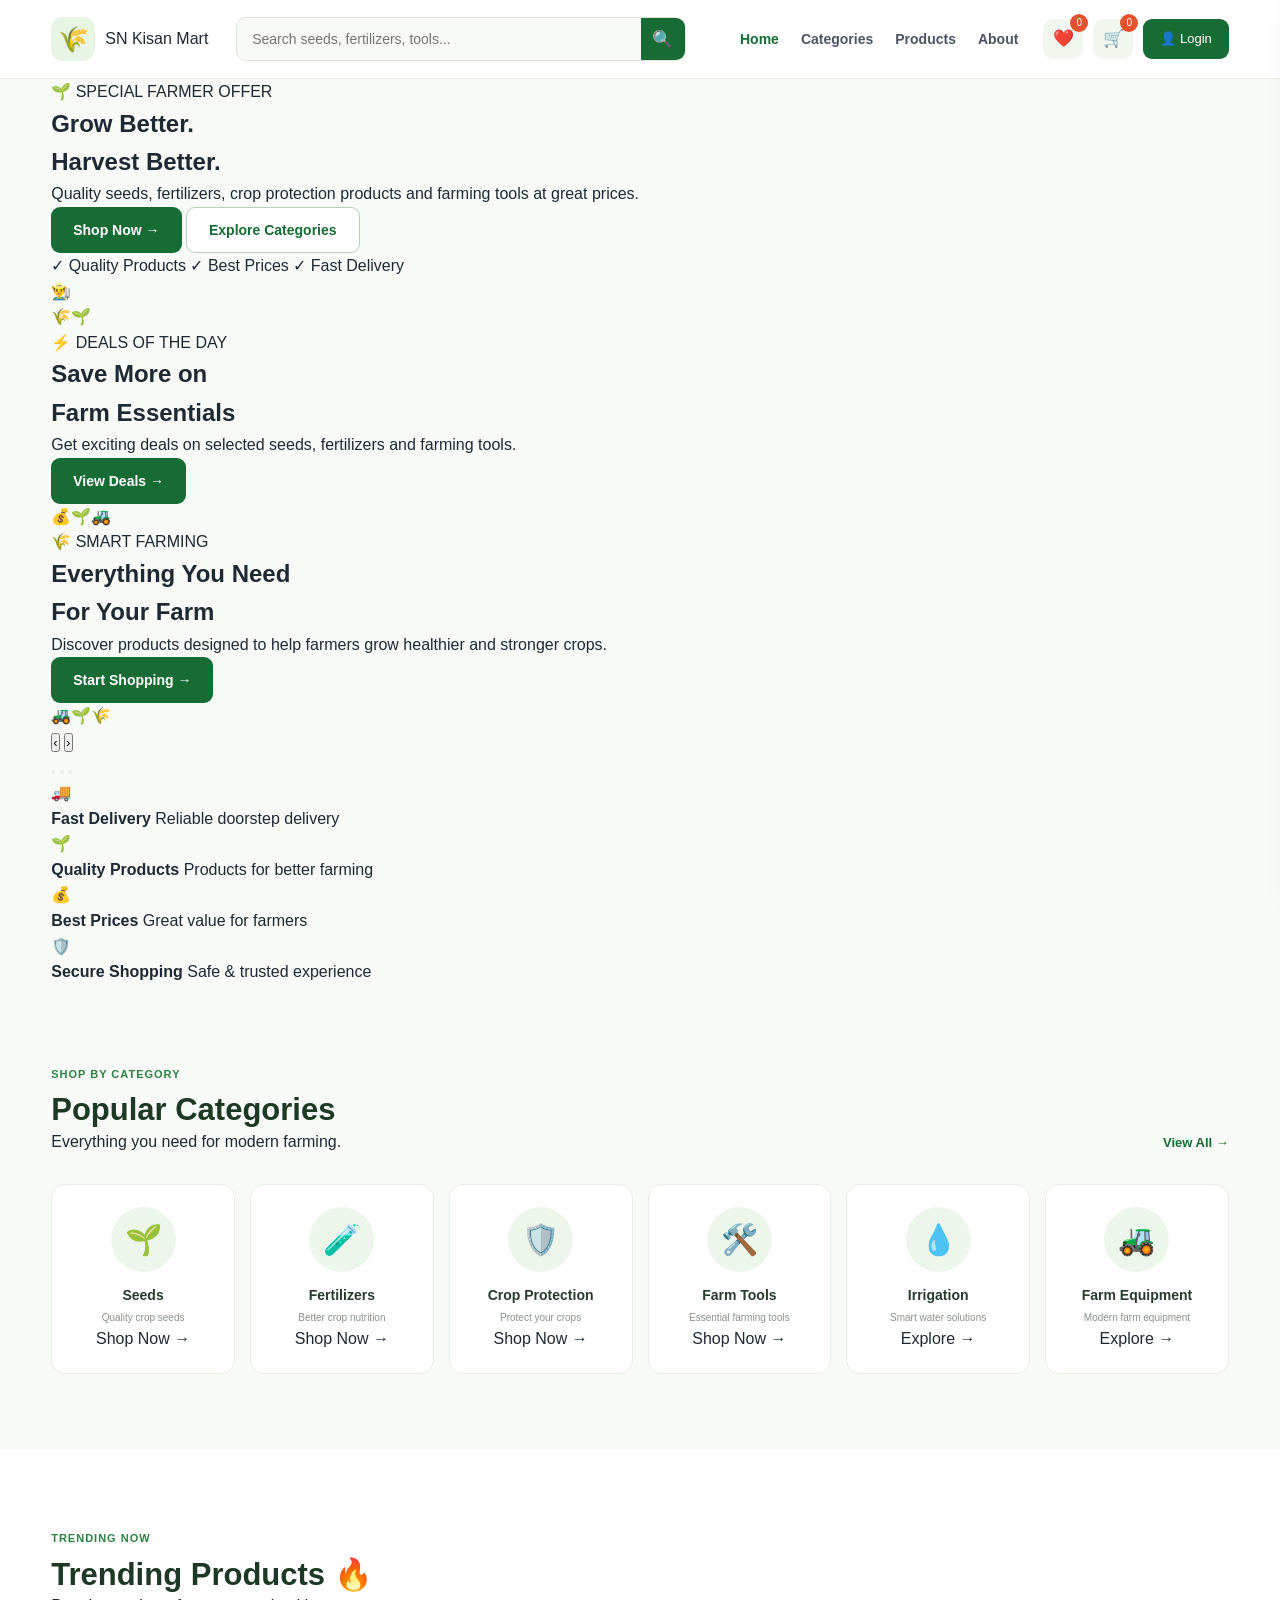
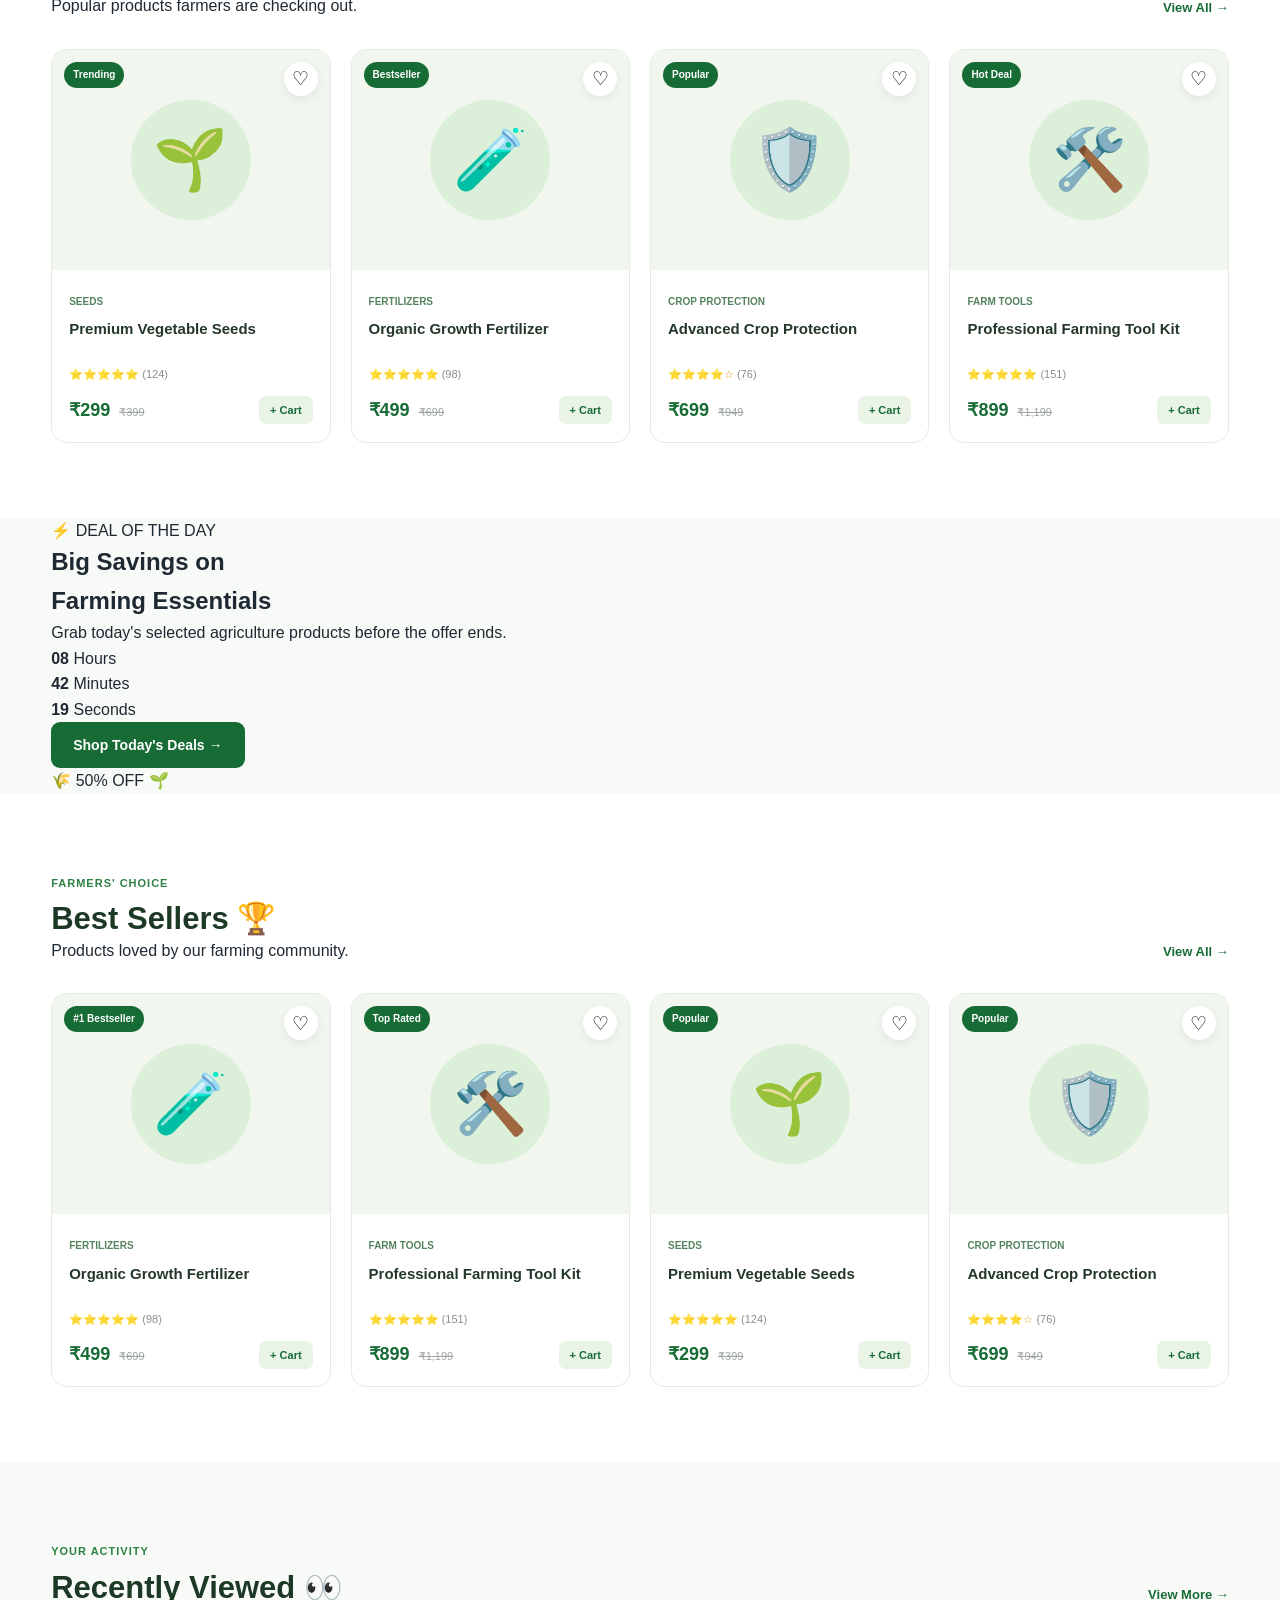
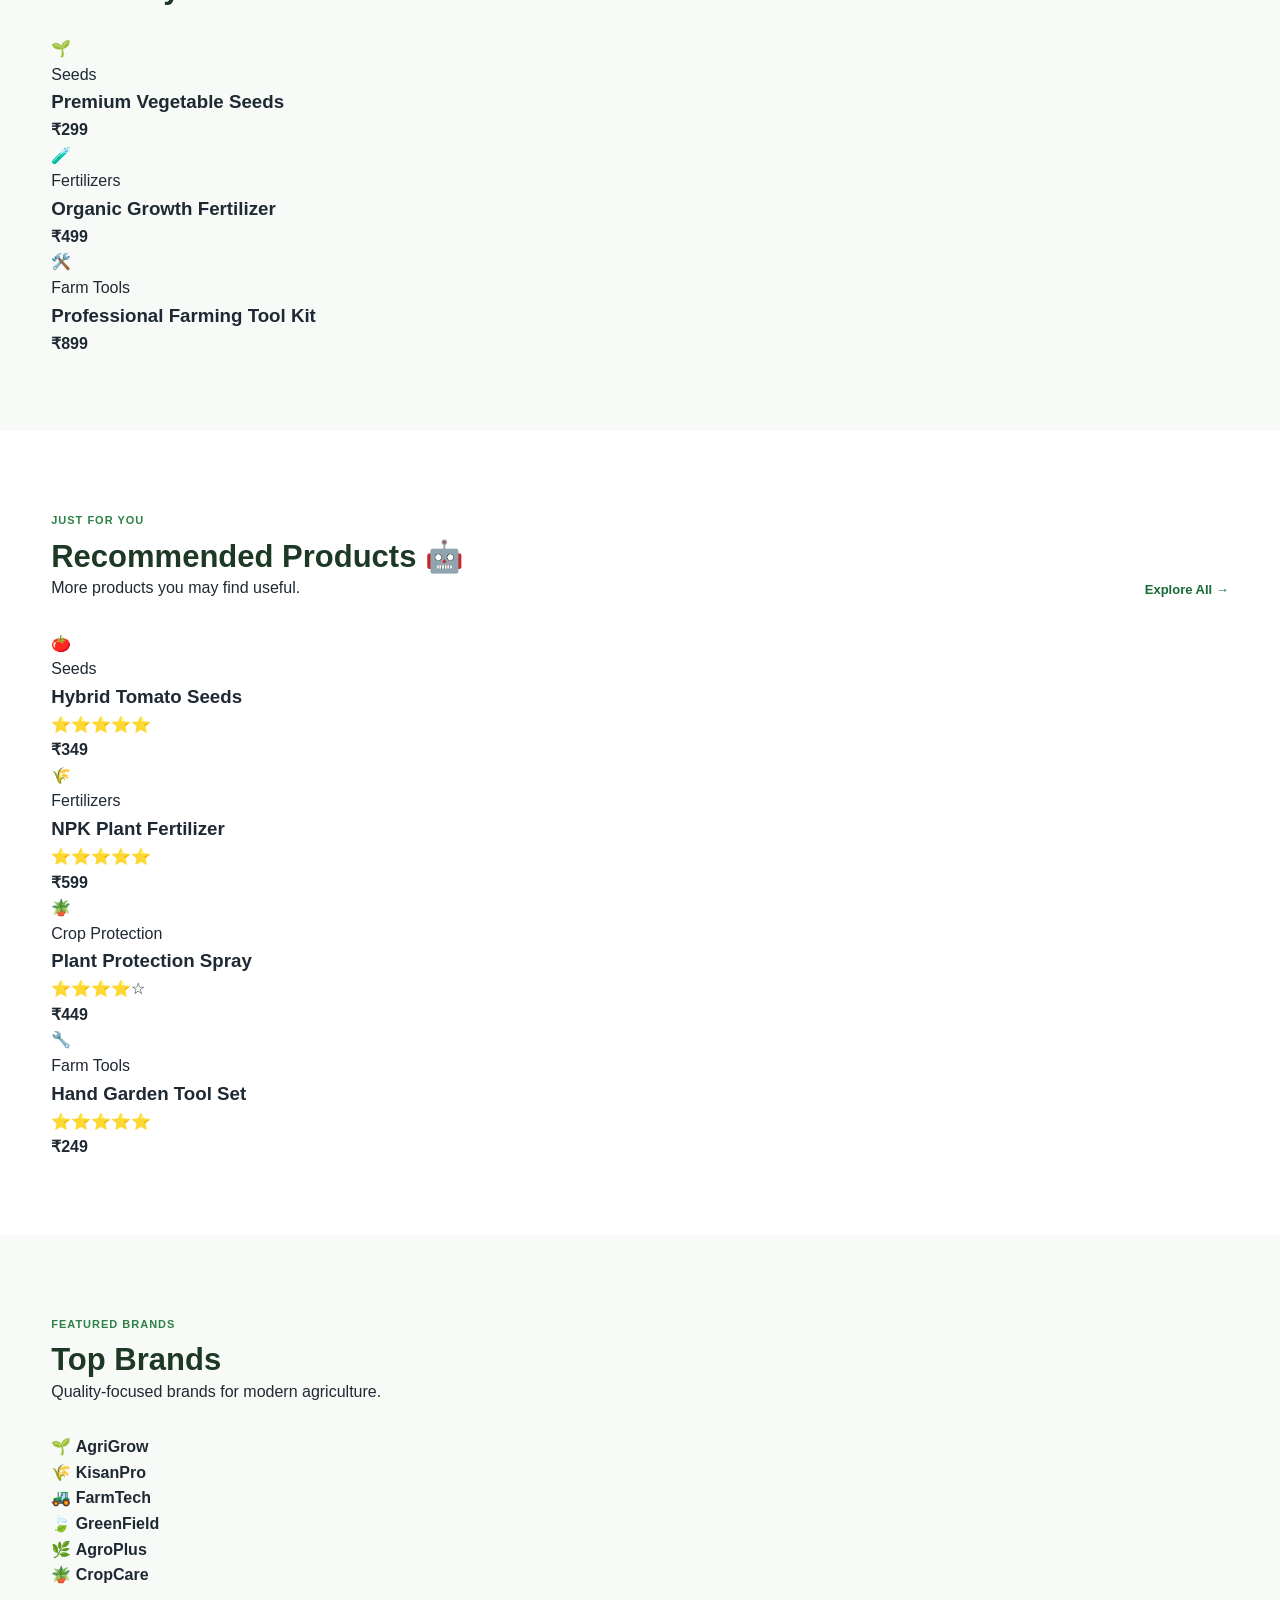
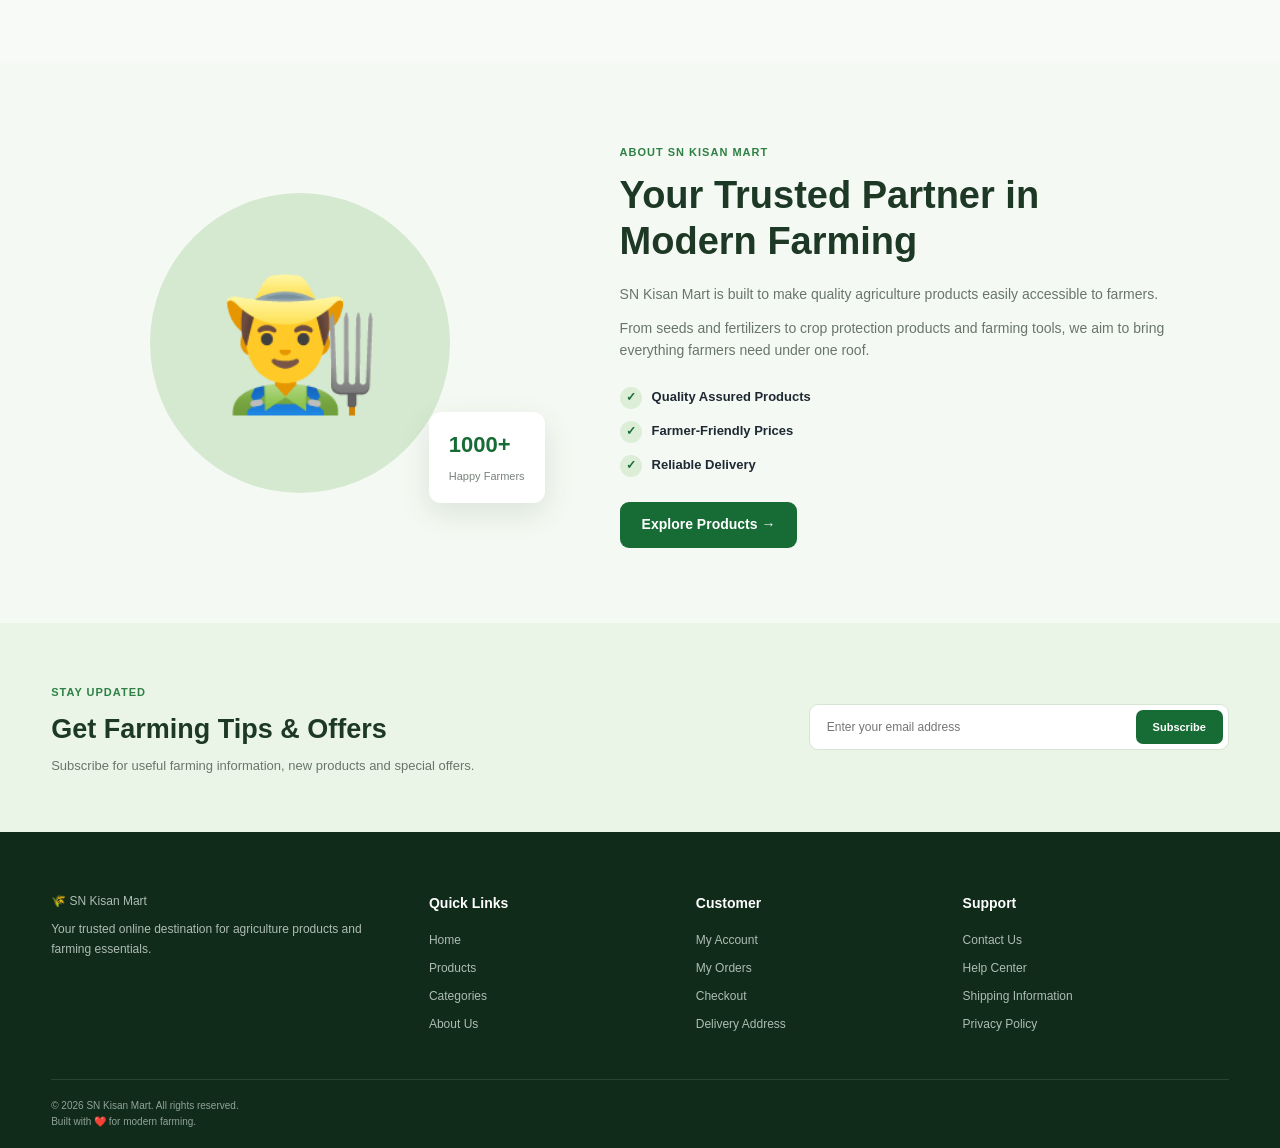
==== commit 1745499e: "Update index.html Ye" ====
--- a/index.html
+++ b/index.html
@@ -1,180 +1,250 @@
 <!DOCTYPE html>
 <html lang="en">
+
 <head>
+
     <meta charset="UTF-8">
-    <meta name="viewport" content="width=device-width, initial-scale=1.0">
-
-    <title>SN Kisan Mart | Agriculture Products Online</title>
-
-    <meta name="description"
-        content="SN Kisan Mart - Buy quality agriculture products, seeds, fertilizers, pesticides and farming tools online.">
-
-    <link rel="stylesheet" href="css/style.css">
+
+    <meta
+        name="viewport"
+        content="width=device-width, initial-scale=1.0"
+    >
+
+    <title>
+        SN Kisan Mart | Agriculture Products Online
+    </title>
+
+    <meta
+        name="description"
+        content="SN Kisan Mart - Buy quality agriculture products, seeds, fertilizers, crop protection products and farming tools online."
+    >
+
+    <link
+        rel="stylesheet"
+        href="css/style.css"
+    >
+
 </head>
 
+
 <body>
 
-    <!-- ================= HEADER ================= -->
-    <header class="header">
-
-        <div class="container nav-wrapper">
-
-            <!-- Logo -->
-            <a href="index.html" class="logo">
-                <span class="logo-icon">🌾</span>
-                <span>
-                    <strong>SN Kisan</strong>
-                    <small>Mart</small>
-                </span>
+
+<!-- ==================================================
+     HEADER
+================================================== -->
+
+<header class="header">
+
+    <div class="container nav-wrapper">
+
+
+        <!-- LOGO -->
+
+        <a
+            href="index.html"
+            class="logo"
+        >
+
+            <span class="logo-icon">
+                🌾
+            </span>
+
+            <span>
+                SN Kisan Mart
+            </span>
+
+        </a>
+
+
+        <!-- SEARCH -->
+
+        <div class="search-box">
+
+            <input
+                type="search"
+                id="searchInput"
+                placeholder="Search seeds, fertilizers, tools..."
+                autocomplete="off"
+            >
+
+            <button
+                type="button"
+                id="searchBtn"
+                aria-label="Search"
+            >
+                🔍
+            </button>
+
+        </div>
+
+
+        <!-- DESKTOP NAV -->
+
+        <nav class="nav">
+
+            <a
+                href="index.html"
+                class="active"
+            >
+                Home
             </a>
 
-            <!-- Search -->
-            <div class="search-box">
-                <input
-                    type="search"
-                    id="searchInput"
-                    placeholder="Search seeds, fertilizers, tools..."
-                    autocomplete="off"
+            <a href="#categories">
+                Categories
+            </a>
+
+            <a href="products.html">
+                Products
+            </a>
+
+            <a href="#about">
+                About
+            </a>
+
+        </nav>
+
+
+        <!-- ACTIONS -->
+
+        <div class="nav-actions">
+
+
+            <button
+                class="icon-btn"
+                id="wishlistBtn"
+                title="Wishlist"
+                type="button"
+            >
+
+                ❤️
+
+                <span class="badge">
+                    0
+                </span>
+
+            </button>
+
+
+            <button
+                class="icon-btn"
+                id="cartBtn"
+                title="Cart"
+                type="button"
+            >
+
+                🛒
+
+                <span
+                    class="badge"
+                    id="cartCount"
                 >
-
-                <button
-                    type="button"
-                    id="searchBtn"
-                >
-                    🔍
-                </button>
-            </div>
-
-            <!-- Navigation -->
-            <nav class="nav">
-
-                <a
-                    href="index.html"
-                    class="active"
-                >
-                    Home
-                </a>
-
-                <a href="#categories">
-                    Categories
-                </a>
-
-                <a href="products.html">
-                    Products
-                </a>
-
-                <a href="#about">
-                    About
-                </a>
-
-            </nav>
-
-            <!-- User Actions -->
-            <div class="nav-actions">
-
-                <button
-                    class="icon-btn"
-                    id="wishlistBtn"
-                    title="Wishlist"
-                    type="button"
-                >
-                    ❤️
-                    <span class="badge">0</span>
-                </button>
-
-                <button
-                    class="icon-btn"
-                    id="cartBtn"
-                    title="Cart"
-                    type="button"
-                >
-                    🛒
-                    <span
-                        class="badge"
-                        id="cartCount"
-                    >
-                        0
-                    </span>
-                </button>
-
-                <a
-                    href="#login"
-                    class="login-btn"
-                >
-                    👤 Login
-                </a>
-
-            </div>
-
-            <!-- Mobile Menu -->
-            <button
-                class="menu-btn"
-                id="menuBtn"
-                type="button"
-            >
-                ☰
+                    0
+                </span>
+
             </button>
 
-        </div>
-
-    </header>
-
-
-    <!-- ================= MOBILE NAV ================= -->
-    <div
-        class="mobile-menu"
-        id="mobileMenu"
-    >
-
-        <a href="index.html">
-            Home
-        </a>
-
-        <a href="#categories">
-            Categories
-        </a>
-
-        <a href="products.html">
-            Products
-        </a>
-
-        <a href="#about">
-            About Us
-        </a>
-
-        <a href="#login">
-            Login / Register
-        </a>
+
+            <a
+                href="#login"
+                class="login-btn"
+            >
+                👤 Login
+            </a>
+
+        </div>
+
+
+        <!-- MOBILE MENU BUTTON -->
+
+        <button
+            class="menu-btn"
+            id="menuBtn"
+            type="button"
+            aria-label="Open menu"
+        >
+            ☰
+        </button>
 
     </div>
 
-
-    <!-- ================= HERO SECTION ================= -->
-    <main>
-
-        <section class="hero">
-
-            <div class="container hero-content">
-
-                <div class="hero-text">
-
-                    <span class="hero-tag">
-                        🌱 Trusted Agriculture Store
+</header>
+
+
+<!-- ==================================================
+     MOBILE MENU
+================================================== -->
+
+<div
+    class="mobile-menu"
+    id="mobileMenu"
+>
+
+    <a href="index.html">
+        Home
+    </a>
+
+    <a href="#categories">
+        Categories
+    </a>
+
+    <a href="products.html">
+        Products
+    </a>
+
+    <a href="#about">
+        About Us
+    </a>
+
+    <a href="#login">
+        Login / Register
+    </a>
+
+</div>
+
+
+<!-- ==================================================
+     MAIN CONTENT
+================================================== -->
+
+<main>
+
+
+<!-- ==================================================
+     HERO / OFFER CAROUSEL
+================================================== -->
+
+<section class="home-banner">
+
+    <div class="container">
+
+        <div
+            class="banner-slider"
+            id="bannerSlider"
+        >
+
+
+            <!-- SLIDE 1 -->
+
+            <div class="banner-slide active">
+
+                <div class="banner-content">
+
+                    <span class="banner-tag">
+                        🌱 SPECIAL FARMER OFFER
                     </span>
 
                     <h1>
-                        Grow Better,
-                        <span>
-                            Harvest Better.
-                        </span>
+                        Grow Better.<br>
+                        <span>Harvest Better.</span>
                     </h1>
 
                     <p>
-                        Quality seeds, fertilizers, crop protection products
-                        and farming tools — all in one place.
+                        Quality seeds, fertilizers, crop protection
+                        products and farming tools at great prices.
                     </p>
 
-                    <div class="hero-buttons">
+                    <div class="banner-actions">
 
                         <a
                             href="products.html"
@@ -192,920 +262,1860 @@
 
                     </div>
 
-                    <div class="hero-features">
-
-                        <div>
-                            <strong>100%</strong>
-                            <span>Quality Products</span>
-                        </div>
-
-                        <div>
-                            <strong>Fast</strong>
-                            <span>Delivery</span>
-                        </div>
-
-                        <div>
-                            <strong>24/7</strong>
-                            <span>Support</span>
-                        </div>
-
-                    </div>
-
-                </div>
-
-                <div class="hero-image">
-
-                    <div class="hero-circle"></div>
-
-                    <div class="farmer-card">
-
-                        <div class="farmer-emoji">
-                            👨‍🌾
-                        </div>
-
-                        <div>
-                            <strong>
-                                Smart Farming
-                            </strong>
-
-                            <span>
-                                Better Future
-                            </span>
-                        </div>
-
-                    </div>
-
-                    <div class="crop-card">
-
-                        🌾
-
-                        <div>
-                            <strong>
-                                Fresh Crops
-                            </strong>
-
-                            <span>
-                                Healthy Growth
-                            </span>
-                        </div>
-
-                    </div>
-
-                </div>
-
-            </div>
-
-        </section>
-
-
-        <!-- ================= FEATURES ================= -->
-        <section class="features">
-
-            <div class="container features-grid">
-
-                <div class="feature-card">
-
-                    <div class="feature-icon">
-                        🚚
-                    </div>
-
-                    <div>
-                        <h3>
-                            Fast Delivery
-                        </h3>
-
-                        <p>
-                            Reliable delivery to your doorstep.
-                        </p>
-                    </div>
-
-                </div>
-
-
-                <div class="feature-card">
-
-                    <div class="feature-icon">
-                        🌱
-                    </div>
-
-                    <div>
-                        <h3>
-                            Quality Products
-                        </h3>
-
-                        <p>
-                            Products selected for farmers.
-                        </p>
-                    </div>
-
-                </div>
-
-
-                <div class="feature-card">
-
-                    <div class="feature-icon">
-                        💰
-                    </div>
-
-                    <div>
-                        <h3>
-                            Best Prices
-                        </h3>
-
-                        <p>
-                            Competitive prices for every farmer.
-                        </p>
-                    </div>
-
-                </div>
-
-
-                <div class="feature-card">
-
-                    <div class="feature-icon">
-                        📞
-                    </div>
-
-                    <div>
-                        <h3>
-                            Farmer Support
-                        </h3>
-
-                        <p>
-                            Help whenever you need it.
-                        </p>
-                    </div>
-
-                </div>
-
-            </div>
-
-        </section>
-
-
-        <!-- ================= CATEGORIES ================= -->
-        <section
-            class="categories section"
-            id="categories"
-        >
-
-            <div class="container">
-
-                <div class="section-heading">
-
-                    <div>
-
-                        <span class="section-tag">
-                            SHOP BY CATEGORY
+                    <div class="banner-points">
+
+                        <span>
+                            ✓ Quality Products
                         </span>
 
-                        <h2>
-                            Everything Farmers Need
-                        </h2>
-
-                    </div>
-
-                    <a
-                        href="#products"
-                        class="view-all"
-                    >
-                        View All →
-                    </a>
-
-                </div>
-
-
-                <div class="category-grid">
-
-                    <a
-                        href="#products"
-                        class="category-card"
-                    >
-
-                        <div class="category-icon seeds">
-                            🌱
-                        </div>
-
-                        <h3>
-                            Seeds
-                        </h3>
-
-                        <p>
-                            High quality seeds
-                        </p>
-
-                    </a>
-
-
-                    <a
-                        href="#products"
-                        class="category-card"
-                    >
-
-                        <div class="category-icon fertilizer">
-                            🧪
-                        </div>
-
-                        <h3>
-                            Fertilizers
-                        </h3>
-
-                        <p>
-                            Better crop nutrition
-                        </p>
-
-                    </a>
-
-
-                    <a
-                        href="#products"
-                        class="category-card"
-                    >
-
-                        <div class="category-icon pesticide">
-                            🛡️
-                        </div>
-
-                        <h3>
-                            Crop Protection
-                        </h3>
-
-                        <p>
-                            Protect your crops
-                        </p>
-
-                    </a>
-
-
-                    <a
-                        href="#products"
-                        class="category-card"
-                    >
-
-                        <div class="category-icon tools">
-                            🛠️
-                        </div>
-
-                        <h3>
-                            Farm Tools
-                        </h3>
-
-                        <p>
-                            Essential farming tools
-                        </p>
-
-                    </a>
-
-
-                    <a
-                        href="#products"
-                        class="category-card"
-                    >
-
-                        <div class="category-icon irrigation">
-                            💧
-                        </div>
-
-                        <h3>
-                            Irrigation
-                        </h3>
-
-                        <p>
-                            Smart water solutions
-                        </p>
-
-                    </a>
-
-
-                    <a
-                        href="#products"
-                        class="category-card"
-                    >
-
-                        <div class="category-icon equipment">
-                            🚜
-                        </div>
-
-                        <h3>
-                            Farm Equipment
-                        </h3>
-
-                        <p>
-                            Modern farm equipment
-                        </p>
-
-                    </a>
-
-                </div>
-
-            </div>
-
-        </section>
-
-
-        <!-- ================= PRODUCTS ================= -->
-        <section
-            class="products section"
-            id="products"
-        >
-
-            <div class="container">
-
-                <div class="section-heading">
-
-                    <div>
-
-                        <span class="section-tag">
-                            FEATURED PRODUCTS
+                        <span>
+                            ✓ Best Prices
                         </span>
 
-                        <h2>
-                            Popular Products
-                        </h2>
-
-                    </div>
+                        <span>
+                            ✓ Fast Delivery
+                        </span>
+
+                    </div>
+
+                </div>
+
+
+                <div class="banner-visual">
+
+                    <div class="banner-circle"></div>
+
+                    <div class="banner-farmer">
+                        👨‍🌾
+                    </div>
+
+                    <div class="banner-crop">
+                        🌾🌱
+                    </div>
+
+                </div>
+
+            </div>
+
+
+            <!-- SLIDE 2 -->
+
+            <div class="banner-slide">
+
+                <div class="banner-content">
+
+                    <span class="banner-tag">
+                        ⚡ DEALS OF THE DAY
+                    </span>
+
+                    <h1>
+                        Save More on<br>
+                        <span>Farm Essentials</span>
+                    </h1>
+
+                    <p>
+                        Get exciting deals on selected seeds,
+                        fertilizers and farming tools.
+                    </p>
 
                     <a
                         href="products.html"
-                        class="view-all"
-                    >
-                        View All Products →
-                    </a>
-
-                </div>
-
-
-                <div class="product-grid">
-
-
-                    <!-- ================= PRODUCT 1 ================= -->
-                    <article
-                        class="product-card"
-                        onclick="openProductDetails(1)"
-                        style="cursor: pointer;"
-                    >
-
-                        <div class="product-image">
-
-                            <span class="product-label">
-                                Popular
-                            </span>
-
-                            <button
-                                class="wishlist"
-                                type="button"
-                                onclick="event.stopPropagation();"
-                            >
-                                ♡
-                            </button>
-
-                            <div class="product-placeholder">
-                                🌱
-                            </div>
-
-                        </div>
-
-                        <div class="product-info">
-
-                            <span class="product-category">
-                                Seeds
-                            </span>
-
-                            <h3>
-                                Premium Vegetable Seeds
-                            </h3>
-
-                            <div class="rating">
-
-                                ⭐⭐⭐⭐⭐
-
-                                <span>
-                                    (124)
-                                </span>
-
-                            </div>
-
-                            <div class="price-row">
-
-                                <div>
-
-                                    <strong>
-                                        ₹299
-                                    </strong>
-
-                                    <del>
-                                        ₹399
-                                    </del>
-
-                                </div>
-
-                                <button
-                                    class="add-cart"
-                                    type="button"
-                                    data-product="Premium Vegetable Seeds"
-                                    onclick="event.stopPropagation();"
-                                >
-                                    + Cart
-                                </button>
-
-                            </div>
-
-                        </div>
-
-                    </article>
-
-
-                    <!-- ================= PRODUCT 2 ================= -->
-                    <article
-                        class="product-card"
-                        onclick="openProductDetails(2)"
-                        style="cursor: pointer;"
-                    >
-
-                        <div class="product-image">
-
-                            <span class="product-label">
-                                Bestseller
-                            </span>
-
-                            <button
-                                class="wishlist"
-                                type="button"
-                                onclick="event.stopPropagation();"
-                            >
-                                ♡
-                            </button>
-
-                            <div class="product-placeholder">
-                                🧪
-                            </div>
-
-                        </div>
-
-                        <div class="product-info">
-
-                            <span class="product-category">
-                                Fertilizers
-                            </span>
-
-                            <h3>
-                                Organic Growth Fertilizer
-                            </h3>
-
-                            <div class="rating">
-
-                                ⭐⭐⭐⭐⭐
-
-                                <span>
-                                    (98)
-                                </span>
-
-                            </div>
-
-                            <div class="price-row">
-
-                                <div>
-
-                                    <strong>
-                                        ₹549
-                                    </strong>
-
-                                    <del>
-                                        ₹699
-                                    </del>
-
-                                </div>
-
-                                <button
-                                    class="add-cart"
-                                    type="button"
-                                    data-product="Organic Growth Fertilizer"
-                                    onclick="event.stopPropagation();"
-                                >
-                                    + Cart
-                                </button>
-
-                            </div>
-
-                        </div>
-
-                    </article>
-
-
-                    <!-- ================= PRODUCT 3 ================= -->
-                    <article
-                        class="product-card"
-                        onclick="openProductDetails(3)"
-                        style="cursor: pointer;"
-                    >
-
-                        <div class="product-image">
-
-                            <span class="product-label">
-                                New
-                            </span>
-
-                            <button
-                                class="wishlist"
-                                type="button"
-                                onclick="event.stopPropagation();"
-                            >
-                                ♡
-                            </button>
-
-                            <div class="product-placeholder">
-                                🛡️
-                            </div>
-
-                        </div>
-
-                        <div class="product-info">
-
-                            <span class="product-category">
-                                Crop Protection
-                            </span>
-
-                            <h3>
-                                Advanced Crop Protection
-                            </h3>
-
-                            <div class="rating">
-
-                                ⭐⭐⭐⭐☆
-
-                                <span>
-                                    (76)
-                                </span>
-
-                            </div>
-
-                            <div class="price-row">
-
-                                <div>
-
-                                    <strong>
-                                        ₹799
-                                    </strong>
-
-                                    <del>
-                                        ₹949
-                                    </del>
-
-                                </div>
-
-                                <button
-                                    class="add-cart"
-                                    type="button"
-                                    data-product="Advanced Crop Protection"
-                                    onclick="event.stopPropagation();"
-                                >
-                                    + Cart
-                                </button>
-
-                            </div>
-
-                        </div>
-
-                    </article>
-
-
-                    <!-- ================= PRODUCT 4 ================= -->
-                    <article
-                        class="product-card"
-                        onclick="openProductDetails(4)"
-                        style="cursor: pointer;"
-                    >
-
-                        <div class="product-image">
-
-                            <span class="product-label">
-                                Offer
-                            </span>
-
-                            <button
-                                class="wishlist"
-                                type="button"
-                                onclick="event.stopPropagation();"
-                            >
-                                ♡
-                            </button>
-
-                            <div class="product-placeholder">
-                                🛠️
-                            </div>
-
-                        </div>
-
-                        <div class="product-info">
-
-                            <span class="product-category">
-                                Farm Tools
-                            </span>
-
-                            <h3>
-                                Professional Farming Tool Kit
-                            </h3>
-
-                            <div class="rating">
-
-                                ⭐⭐⭐⭐⭐
-
-                                <span>
-                                    (151)
-                                </span>
-
-                            </div>
-
-                            <div class="price-row">
-
-                                <div>
-
-                                    <strong>
-                                        ₹1,299
-                                    </strong>
-
-                                    <del>
-                                        ₹1,599
-                                    </del>
-
-                                </div>
-
-                                <button
-                                    class="add-cart"
-                                    type="button"
-                                    data-product="Professional Farming Tool Kit"
-                                    onclick="event.stopPropagation();"
-                                >
-                                    + Cart
-                                </button>
-
-                            </div>
-
-                        </div>
-
-                    </article>
-
-                </div>
-
-            </div>
-
-        </section>
-
-
-        <!-- ================= OFFER BANNER ================= -->
-        <section class="offer-section">
-
-            <div class="container">
-
-                <div class="offer-banner">
-
-                    <div class="offer-content">
-
-                        <span>
-                            🌾 SPECIAL FARMER OFFER
-                        </span>
-
-                        <h2>
-                            Save More on Your
-                            <br>
-                            Next Farm Purchase
-                        </h2>
-
-                        <p>
-                            Get exciting discounts on selected
-                            agriculture products.
-                        </p>
-
-                        <a
-                            href="#products"
-                            class="offer-btn"
-                        >
-                            Shop Offers →
-                        </a>
-
-                    </div>
-
-                    <div class="offer-art">
-                        🌾
-                        🚜
-                        🌱
-                    </div>
-
-                </div>
-
-            </div>
-
-        </section>
-
-
-        <!-- ================= ABOUT ================= -->
-        <section
-            class="about section"
-            id="about"
-        >
-
-            <div class="container about-grid">
-
-                <div class="about-image">
-
-                    <div class="about-main">
-                        👨‍🌾
-                    </div>
-
-                    <div class="about-stat">
-
-                        <strong>
-                            1000+
-                        </strong>
-
-                        <span>
-                            Happy Farmers
-                        </span>
-
-                    </div>
-
-                </div>
-
-
-                <div class="about-content">
-
-                    <span class="section-tag">
-                        ABOUT SN KISAN MART
-                    </span>
-
-                    <h2>
-                        Your Trusted Partner
-                        in Modern Farming
-                    </h2>
-
-                    <p>
-                        SN Kisan Mart is built to make quality
-                        agriculture products easily accessible to
-                        farmers.
-                    </p>
-
-                    <p>
-                        From seeds and fertilizers to crop protection
-                        products and farming tools, we aim to bring
-                        everything farmers need under one roof.
-                    </p>
-
-                    <div class="about-points">
-
-                        <div>
-                            <span>✓</span>
-                            <strong>
-                                Quality Assured Products
-                            </strong>
-                        </div>
-
-                        <div>
-                            <span>✓</span>
-                            <strong>
-                                Farmer-Friendly Prices
-                            </strong>
-                        </div>
-
-                        <div>
-                            <span>✓</span>
-                            <strong>
-                                Reliable Delivery
-                            </strong>
-                        </div>
-
-                    </div>
-
-                    <a
-                        href="#products"
                         class="primary-btn"
                     >
-                        Explore Products →
+                        View Deals →
                     </a>
 
                 </div>
 
-            </div>
-
-        </section>
-
-
-        <!-- ================= NEWSLETTER ================= -->
-        <section class="newsletter">
-
-            <div class="container newsletter-content">
+
+                <div class="banner-visual">
+                    💰🌱🚜
+                </div>
+
+            </div>
+
+
+            <!-- SLIDE 3 -->
+
+            <div class="banner-slide">
+
+                <div class="banner-content">
+
+                    <span class="banner-tag">
+                        🌾 SMART FARMING
+                    </span>
+
+                    <h1>
+                        Everything You Need<br>
+                        <span>For Your Farm</span>
+                    </h1>
+
+                    <p>
+                        Discover products designed to help
+                        farmers grow healthier and stronger crops.
+                    </p>
+
+                    <a
+                        href="products.html"
+                        class="primary-btn"
+                    >
+                        Start Shopping →
+                    </a>
+
+                </div>
+
+
+                <div class="banner-visual">
+                    🚜🌱🌾
+                </div>
+
+            </div>
+
+
+            <!-- SLIDER BUTTONS -->
+
+            <button
+                type="button"
+                class="banner-prev"
+                id="bannerPrev"
+                aria-label="Previous banner"
+            >
+                ‹
+            </button>
+
+
+            <button
+                type="button"
+                class="banner-next"
+                id="bannerNext"
+                aria-label="Next banner"
+            >
+                ›
+            </button>
+
+
+            <!-- DOTS -->
+
+            <div
+                class="banner-dots"
+                id="bannerDots"
+            >
+
+                <button
+                    type="button"
+                    class="active"
+                    data-slide="0"
+                    aria-label="Slide 1"
+                ></button>
+
+                <button
+                    type="button"
+                    data-slide="1"
+                    aria-label="Slide 2"
+                ></button>
+
+                <button
+                    type="button"
+                    data-slide="2"
+                    aria-label="Slide 3"
+                ></button>
+
+            </div>
+
+        </div>
+
+    </div>
+
+</section>
+
+
+<!-- ==================================================
+     CUSTOMER BENEFITS
+================================================== -->
+
+<section class="benefits-strip">
+
+    <div class="container benefits-grid">
+
+
+        <div class="benefit-item">
+
+            <div class="benefit-icon">
+                🚚
+            </div>
+
+            <div>
+
+                <strong>
+                    Fast Delivery
+                </strong>
+
+                <span>
+                    Reliable doorstep delivery
+                </span>
+
+            </div>
+
+        </div>
+
+
+        <div class="benefit-item">
+
+            <div class="benefit-icon">
+                🌱
+            </div>
+
+            <div>
+
+                <strong>
+                    Quality Products
+                </strong>
+
+                <span>
+                    Products for better farming
+                </span>
+
+            </div>
+
+        </div>
+
+
+        <div class="benefit-item">
+
+            <div class="benefit-icon">
+                💰
+            </div>
+
+            <div>
+
+                <strong>
+                    Best Prices
+                </strong>
+
+                <span>
+                    Great value for farmers
+                </span>
+
+            </div>
+
+        </div>
+
+
+        <div class="benefit-item">
+
+            <div class="benefit-icon">
+                🛡️
+            </div>
+
+            <div>
+
+                <strong>
+                    Secure Shopping
+                </strong>
+
+                <span>
+                    Safe & trusted experience
+                </span>
+
+            </div>
+
+        </div>
+
+    </div>
+
+</section>
+
+
+<!-- ==================================================
+     POPULAR CATEGORIES
+================================================== -->
+
+<section
+    class="categories section"
+    id="categories"
+>
+
+    <div class="container">
+
+
+        <div class="section-heading">
+
+            <div>
+
+                <span class="section-tag">
+                    SHOP BY CATEGORY
+                </span>
+
+                <h2>
+                    Popular Categories
+                </h2>
+
+                <p>
+                    Everything you need for modern farming.
+                </p>
+
+            </div>
+
+            <a
+                href="products.html"
+                class="view-all"
+            >
+                View All →
+            </a>
+
+        </div>
+
+
+        <div class="category-grid home-category-grid">
+
+
+            <a
+                href="products.html?category=Seeds"
+                class="category-card"
+            >
+
+                <div class="category-icon seeds">
+                    🌱
+                </div>
+
+                <h3>
+                    Seeds
+                </h3>
+
+                <p>
+                    Quality crop seeds
+                </p>
+
+                <span class="category-link">
+                    Shop Now →
+                </span>
+
+            </a>
+
+
+            <a
+                href="products.html?category=Fertilizers"
+                class="category-card"
+            >
+
+                <div class="category-icon fertilizer">
+                    🧪
+                </div>
+
+                <h3>
+                    Fertilizers
+                </h3>
+
+                <p>
+                    Better crop nutrition
+                </p>
+
+                <span class="category-link">
+                    Shop Now →
+                </span>
+
+            </a>
+
+
+            <a
+                href="products.html?category=Crop%20Protection"
+                class="category-card"
+            >
+
+                <div class="category-icon pesticide">
+                    🛡️
+                </div>
+
+                <h3>
+                    Crop Protection
+                </h3>
+
+                <p>
+                    Protect your crops
+                </p>
+
+                <span class="category-link">
+                    Shop Now →
+                </span>
+
+            </a>
+
+
+            <a
+                href="products.html?category=Farm%20Tools"
+                class="category-card"
+            >
+
+                <div class="category-icon tools">
+                    🛠️
+                </div>
+
+                <h3>
+                    Farm Tools
+                </h3>
+
+                <p>
+                    Essential farming tools
+                </p>
+
+                <span class="category-link">
+                    Shop Now →
+                </span>
+
+            </a>
+
+
+            <a
+                href="products.html"
+                class="category-card"
+            >
+
+                <div class="category-icon irrigation">
+                    💧
+                </div>
+
+                <h3>
+                    Irrigation
+                </h3>
+
+                <p>
+                    Smart water solutions
+                </p>
+
+                <span class="category-link">
+                    Explore →
+                </span>
+
+            </a>
+
+
+            <a
+                href="products.html"
+                class="category-card"
+            >
+
+                <div class="category-icon equipment">
+                    🚜
+                </div>
+
+                <h3>
+                    Farm Equipment
+                </h3>
+
+                <p>
+                    Modern farm equipment
+                </p>
+
+                <span class="category-link">
+                    Explore →
+                </span>
+
+            </a>
+
+        </div>
+
+    </div>
+
+</section>
+
+
+<!-- ==================================================
+     TRENDING PRODUCTS
+================================================== -->
+
+<section class="products section trending-section">
+
+    <div class="container">
+
+
+        <div class="section-heading">
+
+            <div>
+
+                <span class="section-tag">
+                    TRENDING NOW
+                </span>
+
+                <h2>
+                    Trending Products 🔥
+                </h2>
+
+                <p>
+                    Popular products farmers are checking out.
+                </p>
+
+            </div>
+
+            <a
+                href="products.html"
+                class="view-all"
+            >
+                View All →
+            </a>
+
+        </div>
+
+
+        <div class="product-grid">
+
+
+            <!-- PRODUCT 1 -->
+
+            <article
+                class="product-card"
+                onclick="openProductDetails(1)"
+                style="cursor:pointer;"
+            >
+
+                <div class="product-image">
+
+                    <span class="product-label">
+                        Trending
+                    </span>
+
+                    <button
+                        class="wishlist"
+                        type="button"
+                        onclick="event.stopPropagation();"
+                    >
+                        ♡
+                    </button>
+
+                    <div class="product-placeholder">
+                        🌱
+                    </div>
+
+                </div>
+
+
+                <div class="product-info">
+
+                    <span class="product-category">
+                        Seeds
+                    </span>
+
+                    <h3>
+                        Premium Vegetable Seeds
+                    </h3>
+
+                    <div class="rating">
+                        ⭐⭐⭐⭐⭐
+                        <span>(124)</span>
+                    </div>
+
+                    <div class="price-row">
+
+                        <div>
+
+                            <strong>
+                                ₹299
+                            </strong>
+
+                            <del>
+                                ₹399
+                            </del>
+
+                        </div>
+
+                        <button
+                            class="add-cart"
+                            type="button"
+                            data-product="Premium Vegetable Seeds"
+                            onclick="event.stopPropagation();"
+                        >
+                            + Cart
+                        </button>
+
+                    </div>
+
+                </div>
+
+            </article>
+
+
+            <!-- PRODUCT 2 -->
+
+            <article
+                class="product-card"
+                onclick="openProductDetails(2)"
+                style="cursor:pointer;"
+            >
+
+                <div class="product-image">
+
+                    <span class="product-label">
+                        Bestseller
+                    </span>
+
+                    <button
+                        class="wishlist"
+                        type="button"
+                        onclick="event.stopPropagation();"
+                    >
+                        ♡
+                    </button>
+
+                    <div class="product-placeholder">
+                        🧪
+                    </div>
+
+                </div>
+
+
+                <div class="product-info">
+
+                    <span class="product-category">
+                        Fertilizers
+                    </span>
+
+                    <h3>
+                        Organic Growth Fertilizer
+                    </h3>
+
+                    <div class="rating">
+                        ⭐⭐⭐⭐⭐
+                        <span>(98)</span>
+                    </div>
+
+                    <div class="price-row">
+
+                        <div>
+
+                            <strong>
+                                ₹499
+                            </strong>
+
+                            <del>
+                                ₹699
+                            </del>
+
+                        </div>
+
+                        <button
+                            class="add-cart"
+                            type="button"
+                            data-product="Organic Growth Fertilizer"
+                            onclick="event.stopPropagation();"
+                        >
+                            + Cart
+                        </button>
+
+                    </div>
+
+                </div>
+
+            </article>
+
+
+            <!-- PRODUCT 3 -->
+
+            <article
+                class="product-card"
+                onclick="openProductDetails(3)"
+                style="cursor:pointer;"
+            >
+
+                <div class="product-image">
+
+                    <span class="product-label">
+                        Popular
+                    </span>
+
+                    <button
+                        class="wishlist"
+                        type="button"
+                        onclick="event.stopPropagation();"
+                    >
+                        ♡
+                    </button>
+
+                    <div class="product-placeholder">
+                        🛡️
+                    </div>
+
+                </div>
+
+
+                <div class="product-info">
+
+                    <span class="product-category">
+                        Crop Protection
+                    </span>
+
+                    <h3>
+                        Advanced Crop Protection
+                    </h3>
+
+                    <div class="rating">
+                        ⭐⭐⭐⭐☆
+                        <span>(76)</span>
+                    </div>
+
+                    <div class="price-row">
+
+                        <div>
+
+                            <strong>
+                                ₹699
+                            </strong>
+
+                            <del>
+                                ₹949
+                            </del>
+
+                        </div>
+
+                        <button
+                            class="add-cart"
+                            type="button"
+                            data-product="Advanced Crop Protection"
+                            onclick="event.stopPropagation();"
+                        >
+                            + Cart
+                        </button>
+
+                    </div>
+
+                </div>
+
+            </article>
+
+
+            <!-- PRODUCT 4 -->
+
+            <article
+                class="product-card"
+                onclick="openProductDetails(4)"
+                style="cursor:pointer;"
+            >
+
+                <div class="product-image">
+
+                    <span class="product-label">
+                        Hot Deal
+                    </span>
+
+                    <button
+                        class="wishlist"
+                        type="button"
+                        onclick="event.stopPropagation();"
+                    >
+                        ♡
+                    </button>
+
+                    <div class="product-placeholder">
+                        🛠️
+                    </div>
+
+                </div>
+
+
+                <div class="product-info">
+
+                    <span class="product-category">
+                        Farm Tools
+                    </span>
+
+                    <h3>
+                        Professional Farming Tool Kit
+                    </h3>
+
+                    <div class="rating">
+                        ⭐⭐⭐⭐⭐
+                        <span>(151)</span>
+                    </div>
+
+                    <div class="price-row">
+
+                        <div>
+
+                            <strong>
+                                ₹899
+                            </strong>
+
+                            <del>
+                                ₹1,199
+                            </del>
+
+                        </div>
+
+                        <button
+                            class="add-cart"
+                            type="button"
+                            data-product="Professional Farming Tool Kit"
+                            onclick="event.stopPropagation();"
+                        >
+                            + Cart
+                        </button>
+
+                    </div>
+
+                </div>
+
+            </article>
+
+        </div>
+
+    </div>
+
+</section>
+
+
+<!-- ==================================================
+     DEAL OF THE DAY
+================================================== -->
+
+<section class="deal-section">
+
+    <div class="container">
+
+        <div class="deal-banner">
+
+
+            <div class="deal-content">
+
+                <span class="deal-tag">
+                    ⚡ DEAL OF THE DAY
+                </span>
+
+                <h2>
+                    Big Savings on<br>
+                    Farming Essentials
+                </h2>
+
+                <p>
+                    Grab today's selected agriculture products
+                    before the offer ends.
+                </p>
+
+
+                <div class="deal-timer">
+
+                    <div>
+
+                        <strong id="dealHours">
+                            08
+                        </strong>
+
+                        <span>
+                            Hours
+                        </span>
+
+                    </div>
+
+
+                    <div>
+
+                        <strong id="dealMinutes">
+                            42
+                        </strong>
+
+                        <span>
+                            Minutes
+                        </span>
+
+                    </div>
+
+
+                    <div>
+
+                        <strong id="dealSeconds">
+                            19
+                        </strong>
+
+                        <span>
+                            Seconds
+                        </span>
+
+                    </div>
+
+                </div>
+
+
+                <a
+                    href="products.html"
+                    class="primary-btn"
+                >
+                    Shop Today's Deals →
+                </a>
+
+            </div>
+
+
+            <div class="deal-visual">
+
+                🌾
+
+                <span>
+                    50% OFF
+                </span>
+
+                🌱
+
+            </div>
+
+        </div>
+
+    </div>
+
+</section>
+
+
+<!-- ==================================================
+     BEST SELLERS
+================================================== -->
+
+<section class="products section">
+
+    <div class="container">
+
+
+        <div class="section-heading">
+
+            <div>
+
+                <span class="section-tag">
+                    FARMERS' CHOICE
+                </span>
+
+                <h2>
+                    Best Sellers 🏆
+                </h2>
+
+                <p>
+                    Products loved by our farming community.
+                </p>
+
+            </div>
+
+            <a
+                href="products.html"
+                class="view-all"
+            >
+                View All →
+            </a>
+
+        </div>
+
+
+        <div class="product-grid">
+
+
+            <!-- BEST SELLER 1 -->
+
+            <article
+                class="product-card"
+                onclick="openProductDetails(2)"
+                style="cursor:pointer;"
+            >
+
+                <div class="product-image">
+
+                    <span class="product-label">
+                        #1 Bestseller
+                    </span>
+
+                    <button
+                        class="wishlist"
+                        type="button"
+                        onclick="event.stopPropagation();"
+                    >
+                        ♡
+                    </button>
+
+                    <div class="product-placeholder">
+                        🧪
+                    </div>
+
+                </div>
+
+
+                <div class="product-info">
+
+                    <span class="product-category">
+                        Fertilizers
+                    </span>
+
+                    <h3>
+                        Organic Growth Fertilizer
+                    </h3>
+
+                    <div class="rating">
+                        ⭐⭐⭐⭐⭐
+                        <span>(98)</span>
+                    </div>
+
+                    <div class="price-row">
+
+                        <div>
+
+                            <strong>
+                                ₹499
+                            </strong>
+
+                            <del>
+                                ₹699
+                            </del>
+
+                        </div>
+
+                        <button
+                            class="add-cart"
+                            type="button"
+                            data-product="Organic Growth Fertilizer"
+                            onclick="event.stopPropagation();"
+                        >
+                            + Cart
+                        </button>
+
+                    </div>
+
+                </div>
+
+            </article>
+
+
+            <!-- BEST SELLER 2 -->
+
+            <article
+                class="product-card"
+                onclick="openProductDetails(4)"
+                style="cursor:pointer;"
+            >
+
+                <div class="product-image">
+
+                    <span class="product-label">
+                        Top Rated
+                    </span>
+
+                    <button
+                        class="wishlist"
+                        type="button"
+                        onclick="event.stopPropagation();"
+                    >
+                        ♡
+                    </button>
+
+                    <div class="product-placeholder">
+                        🛠️
+                    </div>
+
+                </div>
+
+
+                <div class="product-info">
+
+                    <span class="product-category">
+                        Farm Tools
+                    </span>
+
+                    <h3>
+                        Professional Farming Tool Kit
+                    </h3>
+
+                    <div class="rating">
+                        ⭐⭐⭐⭐⭐
+                        <span>(151)</span>
+                    </div>
+
+                    <div class="price-row">
+
+                        <div>
+
+                            <strong>
+                                ₹899
+                            </strong>
+
+                            <del>
+                                ₹1,199
+                            </del>
+
+                        </div>
+
+                        <button
+                            class="add-cart"
+                            type="button"
+                            data-product="Professional Farming Tool Kit"
+                            onclick="event.stopPropagation();"
+                        >
+                            + Cart
+                        </button>
+
+                    </div>
+
+                </div>
+
+            </article>
+
+
+            <!-- BEST SELLER 3 -->
+
+            <article
+                class="product-card"
+                onclick="openProductDetails(1)"
+                style="cursor:pointer;"
+            >
+
+                <div class="product-image">
+
+                    <span class="product-label">
+                        Popular
+                    </span>
+
+                    <button
+                        class="wishlist"
+                        type="button"
+                        onclick="event.stopPropagation();"
+                    >
+                        ♡
+                    </button>
+
+                    <div class="product-placeholder">
+                        🌱
+                    </div>
+
+                </div>
+
+
+                <div class="product-info">
+
+                    <span class="product-category">
+                        Seeds
+                    </span>
+
+                    <h3>
+                        Premium Vegetable Seeds
+                    </h3>
+
+                    <div class="rating">
+                        ⭐⭐⭐⭐⭐
+                        <span>(124)</span>
+                    </div>
+
+                    <div class="price-row">
+
+                        <div>
+
+                            <strong>
+                                ₹299
+                            </strong>
+
+                            <del>
+                                ₹399
+                            </del>
+
+                        </div>
+
+                        <button
+                            class="add-cart"
+                            type="button"
+                            data-product="Premium Vegetable Seeds"
+                            onclick="event.stopPropagation();"
+                        >
+                            + Cart
+                        </button>
+
+                    </div>
+
+                </div>
+
+            </article>
+
+
+            <!-- BEST SELLER 4 -->
+
+            <article
+                class="product-card"
+                onclick="openProductDetails(3)"
+                style="cursor:pointer;"
+            >
+
+                <div class="product-image">
+
+                    <span class="product-label">
+                        Popular
+                    </span>
+
+                    <button
+                        class="wishlist"
+                        type="button"
+                        onclick="event.stopPropagation();"
+                    >
+                        ♡
+                    </button>
+
+                    <div class="product-placeholder">
+                        🛡️
+                    </div>
+
+                </div>
+
+
+                <div class="product-info">
+
+                    <span class="product-category">
+                        Crop Protection
+                    </span>
+
+                    <h3>
+                        Advanced Crop Protection
+                    </h3>
+
+                    <div class="rating">
+                        ⭐⭐⭐⭐☆
+                        <span>(76)</span>
+                    </div>
+
+                    <div class="price-row">
+
+                        <div>
+
+                            <strong>
+                                ₹699
+                            </strong>
+
+                            <del>
+                                ₹949
+                            </del>
+
+                        </div>
+
+                        <button
+                            class="add-cart"
+                            type="button"
+                            data-product="Advanced Crop Protection"
+                            onclick="event.stopPropagation();"
+                        >
+                            + Cart
+                        </button>
+
+                    </div>
+
+                </div>
+
+            </article>
+
+        </div>
+
+    </div>
+
+</section>
+
+
+<!-- ==================================================
+     RECENTLY VIEWED
+================================================== -->
+
+<section class="recent-section section">
+
+    <div class="container">
+
+
+        <div class="section-heading">
+
+            <div>
+
+                <span class="section-tag">
+                    YOUR ACTIVITY
+                </span>
+
+                <h2>
+                    Recently Viewed 👀
+                </h2>
+
+            </div>
+
+            <a
+                href="products.html"
+                class="view-all"
+            >
+                View More →
+            </a>
+
+        </div>
+
+
+        <div class="recent-products">
+
+
+            <a
+                href="product-details.html?id=1"
+                class="recent-card"
+            >
+
+                <div class="recent-image">
+                    🌱
+                </div>
 
                 <div>
 
-                    <span class="section-tag">
-                        STAY UPDATED
-                    </span>
-
-                    <h2>
-                        Get Farming Tips & Offers
-                    </h2>
-
-                    <p>
-                        Subscribe for useful farming information,
-                        new products and special offers.
-                    </p>
-
-                </div>
-
-                <form
-                    class="newsletter-form"
-                    id="newsletterForm"
-                >
-
-                    <input
-                        type="email"
-                        id="emailInput"
-                        placeholder="Enter your email address"
-                        required
-                    >
-
-                    <button type="submit">
-                        Subscribe
-                    </button>
-
-                </form>
-
-            </div>
-
-        </section>
-
-    </main>
-
-
-    <!-- ================= FOOTER ================= -->
-    <footer class="footer">
-
-        <div class="container footer-grid">
-
-            <!-- Brand -->
-            <div class="footer-brand">
+                    <span>
+                        Seeds
+                    </span>
+
+                    <h3>
+                        Premium Vegetable Seeds
+                    </h3>
+
+                    <strong>
+                        ₹299
+                    </strong>
+
+                </div>
+
+            </a>
+
+
+            <a
+                href="product-details.html?id=2"
+                class="recent-card"
+            >
+
+                <div class="recent-image">
+                    🧪
+                </div>
+
+                <div>
+
+                    <span>
+                        Fertilizers
+                    </span>
+
+                    <h3>
+                        Organic Growth Fertilizer
+                    </h3>
+
+                    <strong>
+                        ₹499
+                    </strong>
+
+                </div>
+
+            </a>
+
+
+            <a
+                href="product-details.html?id=4"
+                class="recent-card"
+            >
+
+                <div class="recent-image">
+                    🛠️
+                </div>
+
+                <div>
+
+                    <span>
+                        Farm Tools
+                    </span>
+
+                    <h3>
+                        Professional Farming Tool Kit
+                    </h3>
+
+                    <strong>
+                        ₹899
+                    </strong>
+
+                </div>
+
+            </a>
+
+        </div>
+
+    </div>
+
+</section>
+
+
+<!-- ==================================================
+     RECOMMENDED PRODUCTS
+================================================== -->
+
+<section class="products section recommended-section">
+
+    <div class="container">
+
+
+        <div class="section-heading">
+
+            <div>
+
+                <span class="section-tag">
+                    JUST FOR YOU
+                </span>
+
+                <h2>
+                    Recommended Products 🤖
+                </h2>
+
+                <p>
+                    More products you may find useful.
+                </p>
+
+            </div>
+
+            <a
+                href="products.html"
+                class="view-all"
+            >
+                Explore All →
+            </a>
+
+        </div>
+
+
+        <div class="recommendation-grid">
+
+
+            <a
+                href="product-details.html?id=5"
+                class="recommend-card"
+            >
+
+                <div class="recommend-image">
+                    🍅
+                </div>
+
+                <div class="recommend-info">
+
+                    <span>
+                        Seeds
+                    </span>
+
+                    <h3>
+                        Hybrid Tomato Seeds
+                    </h3>
+
+                    <div>
+                        ⭐⭐⭐⭐⭐
+                    </div>
+
+                    <strong>
+                        ₹349
+                    </strong>
+
+                </div>
+
+            </a>
+
+
+            <a
+                href="product-details.html?id=6"
+                class="recommend-card"
+            >
+
+                <div class="recommend-image">
+                    🌾
+                </div>
+
+                <div class="recommend-info">
+
+                    <span>
+                        Fertilizers
+                    </span>
+
+                    <h3>
+                        NPK Plant Fertilizer
+                    </h3>
+
+                    <div>
+                        ⭐⭐⭐⭐⭐
+                    </div>
+
+                    <strong>
+                        ₹599
+                    </strong>
+
+                </div>
+
+            </a>
+
+
+            <a
+                href="product-details.html?id=7"
+                class="recommend-card"
+            >
+
+                <div class="recommend-image">
+                    🪴
+                </div>
+
+                <div class="recommend-info">
+
+                    <span>
+                        Crop Protection
+                    </span>
+
+                    <h3>
+                        Plant Protection Spray
+                    </h3>
+
+                    <div>
+                        ⭐⭐⭐⭐☆
+                    </div>
+
+                    <strong>
+                        ₹449
+                    </strong>
+
+                </div>
+
+            </a>
+
+
+            <a
+                href="product-details.html?id=8"
+                class="recommend-card"
+            >
+
+                <div class="recommend-image">
+                    🔧
+                </div>
+
+                <div class="recommend-info">
+
+                    <span>
+                        Farm Tools
+                    </span>
+
+                    <h3>
+                        Hand Garden Tool Set
+                    </h3>
+
+                    <div>
+                        ⭐⭐⭐⭐⭐
+                    </div>
+
+                    <strong>
+                        ₹249
+                    </strong>
+
+                </div>
+
+            </a>
+
+        </div>
+
+    </div>
+
+</section>
+
+
+<!-- ==================================================
+     TOP BRANDS
+================================================== -->
+
+<section class="brands-section section">
+
+    <div class="container">
+
+
+        <div class="section-heading centered">
+
+            <div>
+
+                <span class="section-tag">
+                    FEATURED BRANDS
+                </span>
+
+                <h2>
+                    Top Brands
+                </h2>
+
+                <p>
+                    Quality-focused brands for modern agriculture.
+                </p>
+
+            </div>
+
+        </div>
+
+
+        <div class="brands-grid">
+
+
+            <div class="brand-card">
+
+                <span>
+                    🌱
+                </span>
+
+                <strong>
+                    AgriGrow
+                </strong>
+
+            </div>
+
+
+            <div class="brand-card">
+
+                <span>
+                    🌾
+                </span>
+
+                <strong>
+                    KisanPro
+                </strong>
+
+            </div>
+
+
+            <div class="brand-card">
+
+                <span>
+                    🚜
+                </span>
+
+                <strong>
+                    FarmTech
+                </strong>
+
+            </div>
+
+
+            <div class="brand-card">
+
+                <span>
+                    🍃
+                </span>
+
+                <strong>
+                    GreenField
+                </strong>
+
+            </div>
+
+
+            <div class="brand-card">
+
+                <span>
+                    🌿
+                </span>
+
+                <strong>
+                    AgroPlus
+                </strong>
+
+            </div>
+
+
+            <div class="brand-card">
+
+                <span>
+                    🪴
+                </span>
+
+                <strong>
+                    CropCare
+                </strong>
+
+            </div>
+
+        </div>
+
+    </div>
+
+</section>
+
+
+<!-- ==================================================
+     ABOUT
+================================================== -->
+
+<section
+    class="about section"
+    id="about"
+>
+
+    <div class="container about-grid">
+
+
+        <div class="about-image">
+
+            <div class="about-main">
+                👨‍🌾
+            </div>
+
+            <div class="about-stat">
+
+                <strong>
+                    1000+
+                </strong>
+
+                <span>
+                    Happy Farmers
+                </span>
+
+            </div>
+
+        </div>
+
+
+        <div class="about-content">
+
+            <span class="section-tag">
+                ABOUT SN KISAN MART
+            </span>
+
+            <h2>
+                Your Trusted Partner
+                in Modern Farming
+            </h2>
+
+            <p>
+                SN Kisan Mart is built to make quality
+                agriculture products easily accessible
+                to farmers.
+            </p>
+
+            <p>
+                From seeds and fertilizers to crop protection
+                products and farming tools, we aim to bring
+                everything farmers need under one roof.
+            </p>
+
+
+            <div class="about-points">
+
+                <div>
+
+                    <span>
+                        ✓
+                    </span>
+
+                    <strong>
+                        Quality Assured Products
+                    </strong>
+
+                </div>
+
+
+                <div>
+
+                    <span>
+                        ✓
+                    </span>
+
+                    <strong>
+                        Farmer-Friendly Prices
+                    </strong>
+
+                </div>
+
+
+                <div>
+
+                    <span>
+                        ✓
+                    </span>
+
+                    <strong>
+                        Reliable Delivery
+                    </strong>
+
+                </div>
+
+            </div>
+
+
+            <a
+                href="products.html"
+                class="primary-btn"
+            >
+                Explore Products →
+            </a>
+
+        </div>
+
+    </div>
+
+</section>
+
+
+<!-- ==================================================
+     NEWSLETTER
+================================================== -->
+
+<section class="newsletter">
+
+    <div class="container newsletter-content">
+
+
+        <div>
+
+            <span class="section-tag">
+                STAY UPDATED
+            </span>
+
+            <h2>
+                Get Farming Tips & Offers
+            </h2>
+
+            <p>
+                Subscribe for useful farming information,
+                new products and special offers.
+            </p>
+
+        </div>
+
+
+        <form
+            class="newsletter-form"
+            id="newsletterForm"
+        >
+
+            <input
+                type="email"
+                id="emailInput"
+                placeholder="Enter your email address"
+                required
+            >
+
+            <button type="submit">
+                Subscribe
+            </button>
+
+        </form>
+
+    </div>
+
+</section>
+
+
+</main>
+
+
+<!-- ==================================================
+     FOOTER
+================================================== -->
+
+<footer class="footer">
+
+    <div class="container">
+
+
+        <div class="footer-grid">
+
+
+            <div class="footer-column">
 
                 <a
                     href="index.html"
-                    class="logo footer-logo"
+                    class="logo"
                 >
-
-                    <span class="logo-icon">
-                        🌾
-                    </span>
-
-                    <span>
-                        <strong>
-                            SN Kisan
-                        </strong>
-
-                        <small>
-                            Mart
-                        </small>
-                    </span>
-
+                    🌾 SN Kisan Mart
                 </a>
 
                 <p>
-                    Your trusted online agriculture store for
-                    quality farming products.
+                    Your trusted online destination for
+                    agriculture products and farming essentials.
                 </p>
 
-                <div class="social-links">
-
-                    <a
-                        href="#"
-                        aria-label="Facebook"
-                    >
-                        f
-                    </a>
-
-                    <a
-                        href="#"
-                        aria-label="Instagram"
-                    >
-                        ◎
-                    </a>
-
-                    <a
-                        href="#"
-                        aria-label="YouTube"
-                    >
-                        ▶
-                    </a>
-
-                    <a
-                        href="#"
-                        aria-label="WhatsApp"
-                    >
-                        ☏
-                    </a>
-
-                </div>
-
-            </div>
-
-
-            <!-- Quick Links -->
+            </div>
+
+
             <div class="footer-column">
 
                 <h3>
@@ -1131,54 +2141,52 @@
             </div>
 
 
-            <!-- Customer -->
             <div class="footer-column">
 
                 <h3>
-                    Customer Care
+                    Customer
                 </h3>
 
-                <a href="#login">
+                <a href="account.html">
                     My Account
                 </a>
 
-                <a href="#orders">
+                <a href="orders.html">
                     My Orders
                 </a>
 
-                <a href="#cart">
-                    Shopping Cart
+                <a href="checkout.html">
+                    Checkout
                 </a>
 
-                <a href="#contact">
+                <a href="account.html#address">
+                    Delivery Address
+                </a>
+
+            </div>
+
+
+            <div class="footer-column">
+
+                <h3>
+                    Support
+                </h3>
+
+                <a href="#">
                     Contact Us
                 </a>
 
-            </div>
-
-
-            <!-- Contact -->
-            <div class="footer-column">
-
-                <h3>
-                    Contact Us
-                </h3>
-
-                <p>
-                    📍 India
-                </p>
-
-                <p>
-                    📞 +91 XXXXX XXXXX
-                </p>
-
-                <p>
-                    ✉️ support@snkisanmart.com
-                </p>
-
-                <p>
-                    🕐 Mon - Sat: 9 AM - 7 PM
-                </p>
+                <a href="#">
+                    Help Center
+                </a>
+
+                <a href="#">
+                    Shipping Information
+                </a>
+
+                <a href="#">
+                    Privacy Policy
+                </a>
 
             </div>
 
@@ -1187,157 +2195,146 @@
 
         <div class="footer-bottom">
 
-            <div class="container">
-
-                <p>
-                    ©
-                    <span id="currentYear"></span>
-                    SN Kisan Mart. All Rights Reserved.
-                </p>
-
-                <div>
-
-                    <a href="#">
-                        Privacy Policy
-                    </a>
-
-                    <a href="#">
-                        Terms & Conditions
-                    </a>
-
-                </div>
-
-            </div>
-
-        </div>
-
-    </footer>
-
-
-    <!-- ================= CART SIDEBAR ================= -->
-    <aside
-        class="cart-sidebar"
-        id="cartSidebar"
+            <p>
+                © <span id="currentYear"></span>
+                SN Kisan Mart. All rights reserved.
+            </p>
+
+            <p>
+                Built with ❤️ for modern farming.
+            </p>
+
+        </div>
+
+    </div>
+
+</footer>
+
+
+<!-- ==================================================
+     CART SIDEBAR
+================================================== -->
+
+<aside
+    class="cart-sidebar"
+    id="cartSidebar"
+>
+
+    <div class="cart-header">
+
+        <h2>
+            Your Cart
+        </h2>
+
+        <button
+            type="button"
+            id="closeCart"
+            aria-label="Close cart"
+        >
+            ×
+        </button>
+
+    </div>
+
+
+    <div
+        class="cart-items"
+        id="cartItems"
     >
 
-        <div class="cart-header">
+    </div>
+
+
+    <div class="cart-footer">
+
+        <div class="cart-total">
+
+            <span>
+                Total
+            </span>
+
+            <strong id="cartTotal">
+                ₹0
+            </strong>
+
+        </div>
+
+        <button
+            type="button"
+            class="checkout-btn"
+            onclick="checkout()"
+        >
+            Proceed to Checkout
+        </button>
+
+    </div>
+
+</aside>
+
+
+<!-- OVERLAY -->
+
+<div
+    class="overlay"
+    id="overlay"
+></div>
+
+
+<!-- ==================================================
+     LOGIN / REGISTER MODAL
+================================================== -->
+
+<div
+    class="modal"
+    id="loginModal"
+>
+
+    <div class="modal-content">
+
+
+        <button
+            type="button"
+            class="modal-close"
+            onclick="closeLoginModal()"
+        >
+            ×
+        </button>
+
+
+        <!-- LOGIN -->
+
+        <div
+            id="loginSection"
+            class="auth-section"
+        >
 
             <h2>
-                Shopping Cart
+                Welcome Back
             </h2>
 
-            <button
-                id="closeCart"
-                type="button"
-            >
-                ✕
-            </button>
-
-        </div>
-
-        <div
-            class="cart-items"
-            id="cartItems"
-        >
-
-            <div class="empty-cart">
-
-                <div>
-                    🛒
-                </div>
-
-                <h3>
-                    Your cart is empty
-                </h3>
-
-                <p>
-                    Add products to your cart.
-                </p>
-
-            </div>
-
-        </div>
-
-        <div class="cart-footer">
-
-            <div class="cart-total">
-
-                <span>
-                    Total
-                </span>
-
-                <strong id="cartTotal">
-                    ₹0
-                </strong>
-
-            </div>
-
-            <button
-                type="button"
-                class="checkout-btn"
-                onclick="checkout()"
-            >
-                Proceed to Checkout
-            </button>
-
-        </div>
-
-    </aside>
-
-
-    <!-- Cart Overlay -->
-    <div
-        class="overlay"
-        id="overlay"
-    ></div>
-
-
-    <!-- ================= LOGIN / REGISTER MODAL ================= -->
-    <div
-        class="modal"
-        id="loginModal"
-    >
-
-        <div class="modal-box">
-
-            <button
-                class="modal-close"
-                id="closeLogin"
-                type="button"
-            >
-                ✕
-            </button>
-
-            <div class="modal-logo">
-                🌾
-            </div>
-
-
-            <!-- ================= LOGIN ================= -->
-            <div id="loginSection">
-
-                <h2>
-                    Welcome Back 👋
-                </h2>
-
-                <p>
-                    Login to continue shopping.
-                </p>
-
-                <form id="loginForm">
+            <p>
+                Login to your SN Kisan Mart account.
+            </p>
+
+
+            <form id="loginForm">
+
+                <div class="form-group">
 
                     <label for="loginEmail">
-                        Email Address
+                        Email
                     </label>
 
                     <input
                         type="email"
                         id="loginEmail"
-                        placeholder="Enter your email"
-                        autocomplete="email"
                         required
                     >
 
+                </div>
+
+
+                <div class="form-group">
 
                     <label for="loginPassword">
                         Password
@@ -1348,64 +2345,67 @@
                         <input
                             type="password"
                             id="loginPassword"
-                            placeholder="Enter your password"
-                            autocomplete="current-password"
                             required
                         >
 
                         <button
                             type="button"
-                            class="password-toggle"
-                            onclick="togglePassword('loginPassword', this)"
+                            onclick="togglePassword('loginPassword')"
                         >
                             👁️
                         </button>
 
                     </div>
 
-
-                    <button
-                        type="submit"
-                        class="primary-btn full-btn"
-                    >
-                        Login
-                    </button>
-
-                </form>
-
-
-                <p class="register-text">
-
-                    New customer?
-
-                    <a
-                        href="#"
-                        id="showRegister"
-                    >
-                        Create an account
-                    </a>
-
-                </p>
-
-            </div>
-
-
-            <!-- ================= REGISTER ================= -->
-            <div
-                id="registerSection"
-                style="display:none;"
-            >
-
-                <h2>
-                    Create Account 🧑‍🌾
-                </h2>
-
-                <p>
-                    Join SN Kisan Mart today.
-                </p>
-
-
-                <form id="registerForm">
+                </div>
+
+
+                <button
+                    type="submit"
+                    class="primary-btn auth-btn"
+                >
+                    Login
+                </button>
+
+            </form>
+
+
+            <p class="auth-switch">
+
+                Don't have an account?
+
+                <button
+                    type="button"
+                    onclick="showRegisterSection()"
+                >
+                    Register
+                </button>
+
+            </p>
+
+        </div>
+
+
+        <!-- REGISTER -->
+
+        <div
+            id="registerSection"
+            class="auth-section"
+            style="display:none;"
+        >
+
+            <h2>
+                Create Account
+            </h2>
+
+            <p>
+                Join SN Kisan Mart today.
+            </p>
+
+
+            <form id="registerForm">
+
+                <div class="form-group">
 
                     <label for="registerName">
                         Full Name
@@ -1414,24 +2414,28 @@
                     <input
                         type="text"
                         id="registerName"
-                        placeholder="Enter your full name"
-                        autocomplete="name"
                         required
                     >
 
+                </div>
+
+
+                <div class="form-group">
 
                     <label for="registerEmail">
-                        Email Address
+                        Email
                     </label>
 
                     <input
                         type="email"
                         id="registerEmail"
-                        placeholder="Enter your email"
-                        autocomplete="email"
                         required
                     >
 
+                </div>
+
+
+                <div class="form-group">
 
                     <label for="registerPassword">
                         Password
@@ -1442,99 +2446,83 @@
                         <input
                             type="password"
                             id="registerPassword"
-                            placeholder="Create a password"
-                            autocomplete="new-password"
-                            minlength="6"
                             required
                         >
 
                         <button
                             type="button"
-                            class="password-toggle"
-                            onclick="togglePassword('registerPassword', this)"
+                            onclick="togglePassword('registerPassword')"
                         >
                             👁️
                         </button>
 
                     </div>
 
-
-                    <label for="registerConfirmPassword">
-                        Confirm Password
-                    </label>
-
-                    <div class="password-field">
-
-                        <input
-                            type="password"
-                            id="registerConfirmPassword"
-                            placeholder="Confirm your password"
-                            autocomplete="new-password"
-                            minlength="6"
-                            required
-                        >
-
-                        <button
-                            type="button"
-                            class="password-toggle"
-                            onclick="togglePassword('registerConfirmPassword', this)"
-                        >
-                            👁️
-                        </button>
-
-                    </div>
-
-
-                    <button
-                        type="submit"
-                        class="primary-btn full-btn"
-                    >
-                        Create Account
-                    </button>
-
-                </form>
-
-
-                <p class="register-text">
-
-                    Already have an account?
-
-                    <a
-                        href="#"
-                        id="showLogin"
-                    >
-                        Login
-                    </a>
-
-                </p>
-
-            </div>
+                </div>
+
+
+                <button
+                    type="submit"
+                    class="primary-btn auth-btn"
+                >
+                    Create Account
+                </button>
+
+            </form>
+
+
+            <p class="auth-switch">
+
+                Already have an account?
+
+                <button
+                    type="button"
+                    onclick="showLoginSection()"
+                >
+                    Login
+                </button>
+
+            </p>
 
         </div>
 
     </div>
 
-
-    <!-- ================= TOAST ================= -->
-    <div
-        class="toast"
-        id="toast"
-    >
-        Product added to cart!
-    </div>
-
-
-    <!-- ================= JAVASCRIPT ================= -->
-    <script src="js/script.js"></script>
-
-
-    <!-- ================= PRODUCT DETAILS ================= -->
-    <script>
-        function openProductDetails(productId) {
-            window.location.href =
-                "product-details.html?id=" + productId;
-        }
-    </script>
+</div>
+
+
+<!-- ==================================================
+     TOAST
+================================================== -->
+
+<div
+    class="toast"
+    id="toast"
+>
+    Product added to cart!
+</div>
+
+
+<!-- ==================================================
+     JAVASCRIPT
+================================================== -->
+
+<script src="js/script.js"></script>
+
+
+<script>
+
+function openProductDetails(productId) {
+
+    window.location.href =
+        "product-details.html?id=" +
+        productId;
+
+}
+
+</script>
+
 
 </body>
+
 </html>
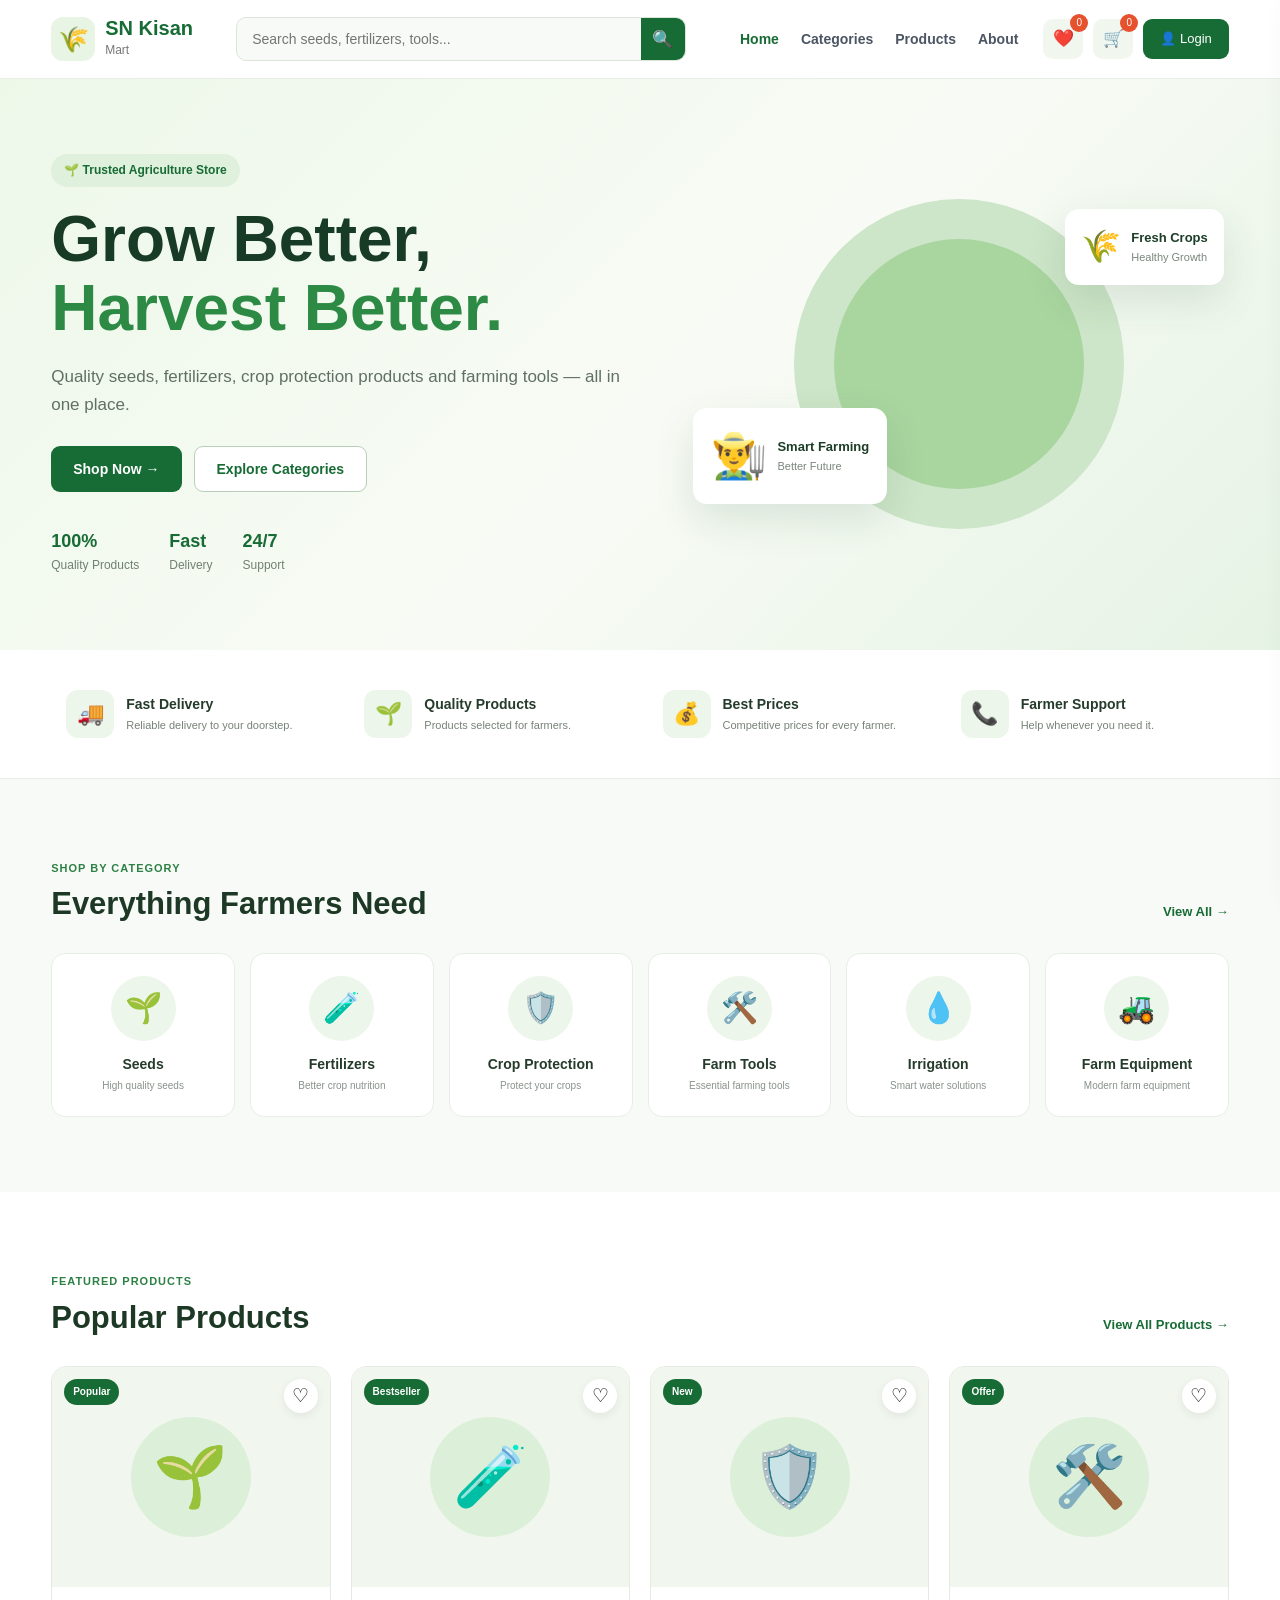
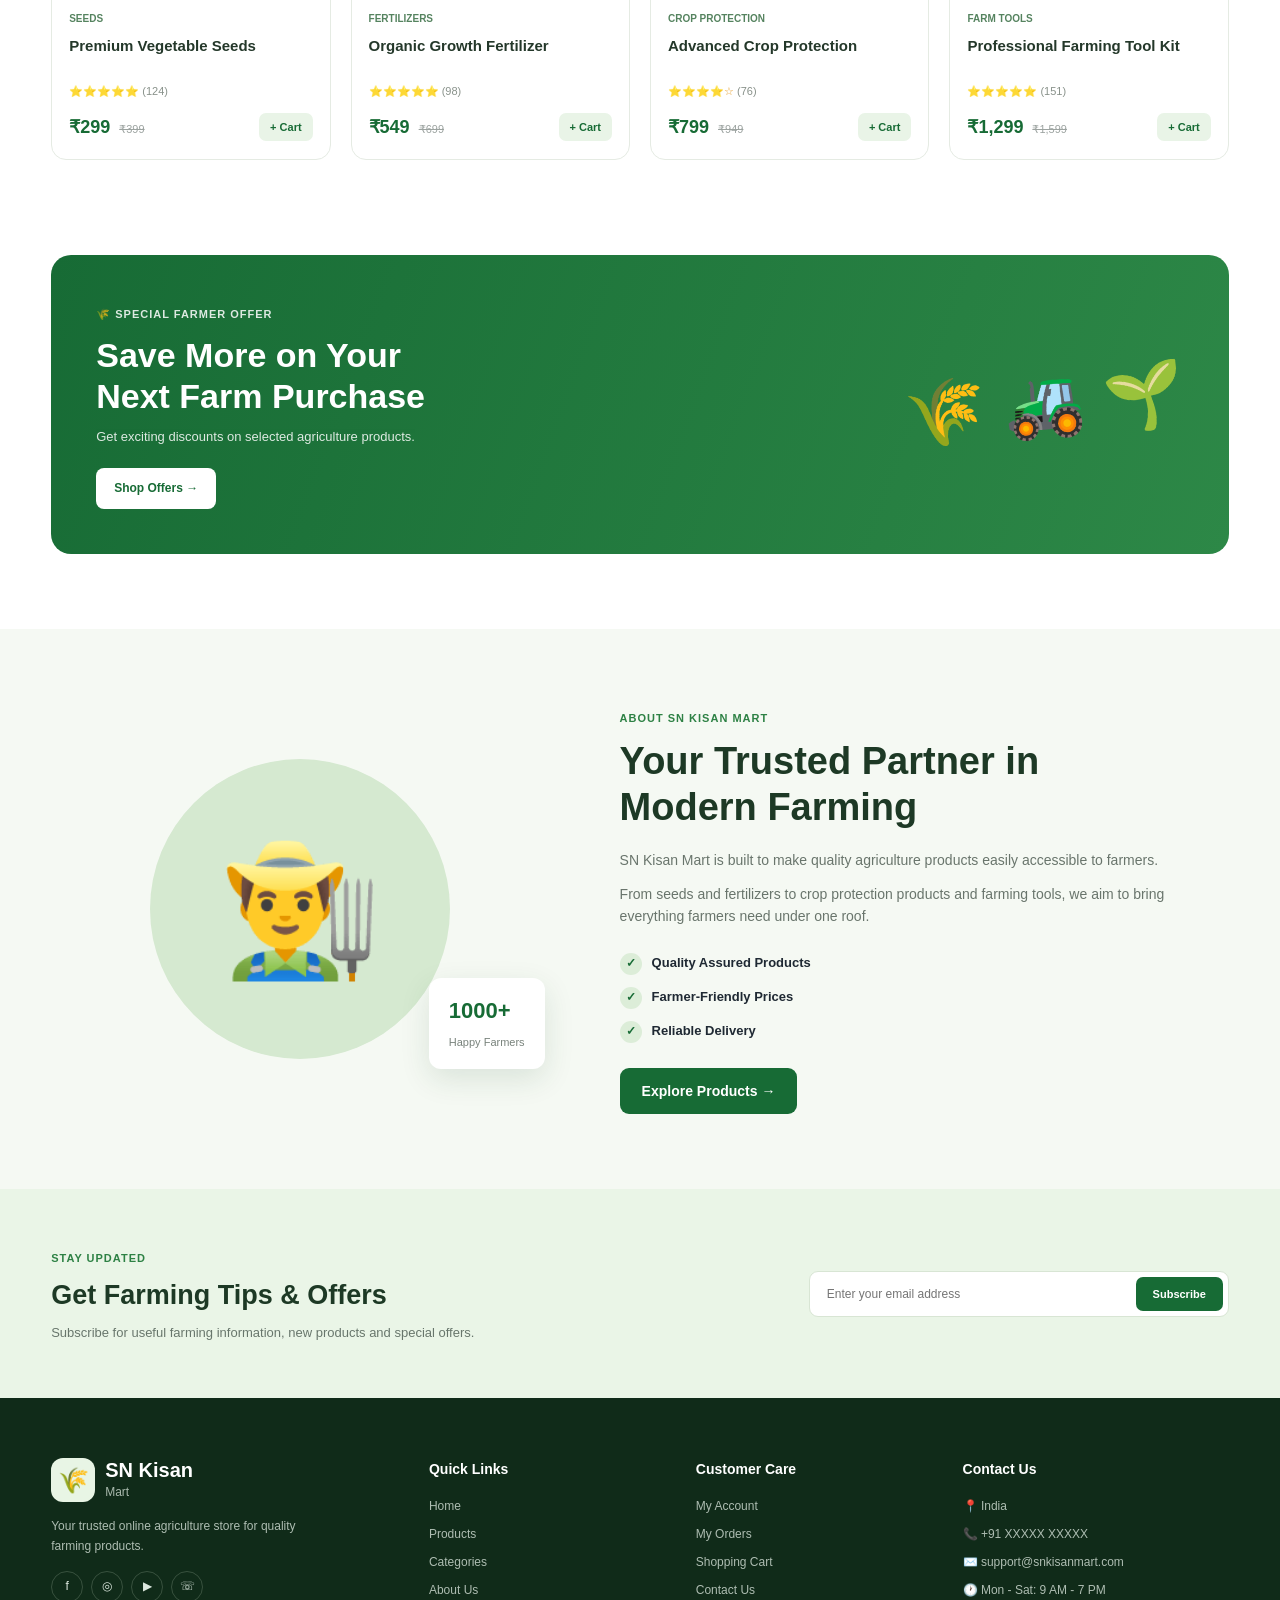
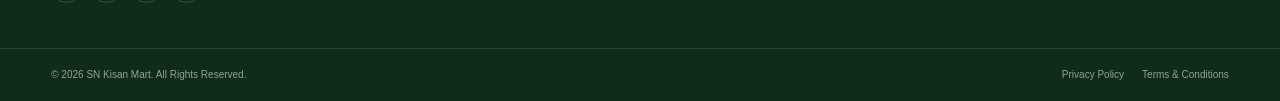
==== commit cb7362ed: "Add files via upload" ====
--- a/index.html
+++ b/index.html
@@ -1,250 +1,180 @@
 <!DOCTYPE html>
 <html lang="en">
-
 <head>
-
     <meta charset="UTF-8">
-
-    <meta
-        name="viewport"
-        content="width=device-width, initial-scale=1.0"
-    >
-
-    <title>
-        SN Kisan Mart | Agriculture Products Online
-    </title>
-
-    <meta
-        name="description"
-        content="SN Kisan Mart - Buy quality agriculture products, seeds, fertilizers, crop protection products and farming tools online."
-    >
-
-    <link
-        rel="stylesheet"
-        href="css/style.css"
-    >
-
+    <meta name="viewport" content="width=device-width, initial-scale=1.0">
+
+    <title>SN Kisan Mart | Agriculture Products Online</title>
+
+    <meta name="description"
+        content="SN Kisan Mart - Buy quality agriculture products, seeds, fertilizers, pesticides and farming tools online.">
+
+    <link rel="stylesheet" href="css/style.css">
 </head>
 
-
 <body>
 
-
-<!-- ==================================================
-     HEADER
-================================================== -->
-
-<header class="header">
-
-    <div class="container nav-wrapper">
-
-
-        <!-- LOGO -->
-
-        <a
-            href="index.html"
-            class="logo"
-        >
-
-            <span class="logo-icon">
-                🌾
-            </span>
-
-            <span>
-                SN Kisan Mart
-            </span>
-
-        </a>
-
-
-        <!-- SEARCH -->
-
-        <div class="search-box">
-
-            <input
-                type="search"
-                id="searchInput"
-                placeholder="Search seeds, fertilizers, tools..."
-                autocomplete="off"
-            >
-
+    <!-- ================= HEADER ================= -->
+    <header class="header">
+
+        <div class="container nav-wrapper">
+
+            <!-- Logo -->
+            <a href="index.html" class="logo">
+                <span class="logo-icon">🌾</span>
+                <span>
+                    <strong>SN Kisan</strong>
+                    <small>Mart</small>
+                </span>
+            </a>
+
+            <!-- Search -->
+            <div class="search-box">
+                <input
+                    type="search"
+                    id="searchInput"
+                    placeholder="Search seeds, fertilizers, tools..."
+                    autocomplete="off"
+                >
+
+                <button
+                    type="button"
+                    id="searchBtn"
+                >
+                    🔍
+                </button>
+            </div>
+
+            <!-- Navigation -->
+            <nav class="nav">
+
+                <a
+                    href="index.html"
+                    class="active"
+                >
+                    Home
+                </a>
+
+                <a href="#categories">
+                    Categories
+                </a>
+
+                <a href="products.html">
+                    Products
+                </a>
+
+                <a href="#about">
+                    About
+                </a>
+
+            </nav>
+
+            <!-- User Actions -->
+            <div class="nav-actions">
+
+                <button
+                    class="icon-btn"
+                    id="wishlistBtn"
+                    title="Wishlist"
+                    type="button"
+                >
+                    ❤️
+                    <span class="badge">0</span>
+                </button>
+
+                <button
+                    class="icon-btn"
+                    id="cartBtn"
+                    title="Cart"
+                    type="button"
+                >
+                    🛒
+                    <span
+                        class="badge"
+                        id="cartCount"
+                    >
+                        0
+                    </span>
+                </button>
+
+                <a
+                    href="#login"
+                    class="login-btn"
+                >
+                    👤 Login
+                </a>
+
+            </div>
+
+            <!-- Mobile Menu -->
             <button
-                type="button"
-                id="searchBtn"
-                aria-label="Search"
-            >
-                🔍
-            </button>
-
-        </div>
-
-
-        <!-- DESKTOP NAV -->
-
-        <nav class="nav">
-
-            <a
-                href="index.html"
-                class="active"
-            >
-                Home
-            </a>
-
-            <a href="#categories">
-                Categories
-            </a>
-
-            <a href="products.html">
-                Products
-            </a>
-
-            <a href="#about">
-                About
-            </a>
-
-        </nav>
-
-
-        <!-- ACTIONS -->
-
-        <div class="nav-actions">
-
-
-            <button
-                class="icon-btn"
-                id="wishlistBtn"
-                title="Wishlist"
+                class="menu-btn"
+                id="menuBtn"
                 type="button"
             >
-
-                ❤️
-
-                <span class="badge">
-                    0
-                </span>
-
+                ☰
             </button>
 
-
-            <button
-                class="icon-btn"
-                id="cartBtn"
-                title="Cart"
-                type="button"
-            >
-
-                🛒
-
-                <span
-                    class="badge"
-                    id="cartCount"
-                >
-                    0
-                </span>
-
-            </button>
-
-
-            <a
-                href="#login"
-                class="login-btn"
-            >
-                👤 Login
-            </a>
-
         </div>
 
-
-        <!-- MOBILE MENU BUTTON -->
-
-        <button
-            class="menu-btn"
-            id="menuBtn"
-            type="button"
-            aria-label="Open menu"
-        >
-            ☰
-        </button>
+    </header>
+
+
+    <!-- ================= MOBILE NAV ================= -->
+    <div
+        class="mobile-menu"
+        id="mobileMenu"
+    >
+
+        <a href="index.html">
+            Home
+        </a>
+
+        <a href="#categories">
+            Categories
+        </a>
+
+        <a href="products.html">
+            Products
+        </a>
+
+        <a href="#about">
+            About Us
+        </a>
+
+        <a href="#login">
+            Login / Register
+        </a>
 
     </div>
 
-</header>
-
-
-<!-- ==================================================
-     MOBILE MENU
-================================================== -->
-
-<div
-    class="mobile-menu"
-    id="mobileMenu"
->
-
-    <a href="index.html">
-        Home
-    </a>
-
-    <a href="#categories">
-        Categories
-    </a>
-
-    <a href="products.html">
-        Products
-    </a>
-
-    <a href="#about">
-        About Us
-    </a>
-
-    <a href="#login">
-        Login / Register
-    </a>
-
-</div>
-
-
-<!-- ==================================================
-     MAIN CONTENT
-================================================== -->
-
-<main>
-
-
-<!-- ==================================================
-     HERO / OFFER CAROUSEL
-================================================== -->
-
-<section class="home-banner">
-
-    <div class="container">
-
-        <div
-            class="banner-slider"
-            id="bannerSlider"
-        >
-
-
-            <!-- SLIDE 1 -->
-
-            <div class="banner-slide active">
-
-                <div class="banner-content">
-
-                    <span class="banner-tag">
-                        🌱 SPECIAL FARMER OFFER
+
+    <!-- ================= HERO SECTION ================= -->
+    <main>
+
+        <section class="hero">
+
+            <div class="container hero-content">
+
+                <div class="hero-text">
+
+                    <span class="hero-tag">
+                        🌱 Trusted Agriculture Store
                     </span>
 
                     <h1>
-                        Grow Better.<br>
-                        <span>Harvest Better.</span>
+                        Grow Better,
+                        <span>
+                            Harvest Better.
+                        </span>
                     </h1>
 
                     <p>
-                        Quality seeds, fertilizers, crop protection
-                        products and farming tools at great prices.
+                        Quality seeds, fertilizers, crop protection products
+                        and farming tools — all in one place.
                     </p>
 
-                    <div class="banner-actions">
+                    <div class="hero-buttons">
 
                         <a
                             href="products.html"
@@ -262,1860 +192,920 @@
 
                     </div>
 
-                    <div class="banner-points">
-
-                        <span>
-                            ✓ Quality Products
+                    <div class="hero-features">
+
+                        <div>
+                            <strong>100%</strong>
+                            <span>Quality Products</span>
+                        </div>
+
+                        <div>
+                            <strong>Fast</strong>
+                            <span>Delivery</span>
+                        </div>
+
+                        <div>
+                            <strong>24/7</strong>
+                            <span>Support</span>
+                        </div>
+
+                    </div>
+
+                </div>
+
+                <div class="hero-image">
+
+                    <div class="hero-circle"></div>
+
+                    <div class="farmer-card">
+
+                        <div class="farmer-emoji">
+                            👨‍🌾
+                        </div>
+
+                        <div>
+                            <strong>
+                                Smart Farming
+                            </strong>
+
+                            <span>
+                                Better Future
+                            </span>
+                        </div>
+
+                    </div>
+
+                    <div class="crop-card">
+
+                        🌾
+
+                        <div>
+                            <strong>
+                                Fresh Crops
+                            </strong>
+
+                            <span>
+                                Healthy Growth
+                            </span>
+                        </div>
+
+                    </div>
+
+                </div>
+
+            </div>
+
+        </section>
+
+
+        <!-- ================= FEATURES ================= -->
+        <section class="features">
+
+            <div class="container features-grid">
+
+                <div class="feature-card">
+
+                    <div class="feature-icon">
+                        🚚
+                    </div>
+
+                    <div>
+                        <h3>
+                            Fast Delivery
+                        </h3>
+
+                        <p>
+                            Reliable delivery to your doorstep.
+                        </p>
+                    </div>
+
+                </div>
+
+
+                <div class="feature-card">
+
+                    <div class="feature-icon">
+                        🌱
+                    </div>
+
+                    <div>
+                        <h3>
+                            Quality Products
+                        </h3>
+
+                        <p>
+                            Products selected for farmers.
+                        </p>
+                    </div>
+
+                </div>
+
+
+                <div class="feature-card">
+
+                    <div class="feature-icon">
+                        💰
+                    </div>
+
+                    <div>
+                        <h3>
+                            Best Prices
+                        </h3>
+
+                        <p>
+                            Competitive prices for every farmer.
+                        </p>
+                    </div>
+
+                </div>
+
+
+                <div class="feature-card">
+
+                    <div class="feature-icon">
+                        📞
+                    </div>
+
+                    <div>
+                        <h3>
+                            Farmer Support
+                        </h3>
+
+                        <p>
+                            Help whenever you need it.
+                        </p>
+                    </div>
+
+                </div>
+
+            </div>
+
+        </section>
+
+
+        <!-- ================= CATEGORIES ================= -->
+        <section
+            class="categories section"
+            id="categories"
+        >
+
+            <div class="container">
+
+                <div class="section-heading">
+
+                    <div>
+
+                        <span class="section-tag">
+                            SHOP BY CATEGORY
                         </span>
 
-                        <span>
-                            ✓ Best Prices
+                        <h2>
+                            Everything Farmers Need
+                        </h2>
+
+                    </div>
+
+                    <a
+                        href="#products"
+                        class="view-all"
+                    >
+                        View All →
+                    </a>
+
+                </div>
+
+
+                <div class="category-grid">
+
+                    <a
+                        href="#products"
+                        class="category-card"
+                    >
+
+                        <div class="category-icon seeds">
+                            🌱
+                        </div>
+
+                        <h3>
+                            Seeds
+                        </h3>
+
+                        <p>
+                            High quality seeds
+                        </p>
+
+                    </a>
+
+
+                    <a
+                        href="#products"
+                        class="category-card"
+                    >
+
+                        <div class="category-icon fertilizer">
+                            🧪
+                        </div>
+
+                        <h3>
+                            Fertilizers
+                        </h3>
+
+                        <p>
+                            Better crop nutrition
+                        </p>
+
+                    </a>
+
+
+                    <a
+                        href="#products"
+                        class="category-card"
+                    >
+
+                        <div class="category-icon pesticide">
+                            🛡️
+                        </div>
+
+                        <h3>
+                            Crop Protection
+                        </h3>
+
+                        <p>
+                            Protect your crops
+                        </p>
+
+                    </a>
+
+
+                    <a
+                        href="#products"
+                        class="category-card"
+                    >
+
+                        <div class="category-icon tools">
+                            🛠️
+                        </div>
+
+                        <h3>
+                            Farm Tools
+                        </h3>
+
+                        <p>
+                            Essential farming tools
+                        </p>
+
+                    </a>
+
+
+                    <a
+                        href="#products"
+                        class="category-card"
+                    >
+
+                        <div class="category-icon irrigation">
+                            💧
+                        </div>
+
+                        <h3>
+                            Irrigation
+                        </h3>
+
+                        <p>
+                            Smart water solutions
+                        </p>
+
+                    </a>
+
+
+                    <a
+                        href="#products"
+                        class="category-card"
+                    >
+
+                        <div class="category-icon equipment">
+                            🚜
+                        </div>
+
+                        <h3>
+                            Farm Equipment
+                        </h3>
+
+                        <p>
+                            Modern farm equipment
+                        </p>
+
+                    </a>
+
+                </div>
+
+            </div>
+
+        </section>
+
+
+        <!-- ================= PRODUCTS ================= -->
+        <section
+            class="products section"
+            id="products"
+        >
+
+            <div class="container">
+
+                <div class="section-heading">
+
+                    <div>
+
+                        <span class="section-tag">
+                            FEATURED PRODUCTS
                         </span>
 
-                        <span>
-                            ✓ Fast Delivery
-                        </span>
-
-                    </div>
-
-                </div>
-
-
-                <div class="banner-visual">
-
-                    <div class="banner-circle"></div>
-
-                    <div class="banner-farmer">
-                        👨‍🌾
-                    </div>
-
-                    <div class="banner-crop">
-                        🌾🌱
-                    </div>
-
-                </div>
-
-            </div>
-
-
-            <!-- SLIDE 2 -->
-
-            <div class="banner-slide">
-
-                <div class="banner-content">
-
-                    <span class="banner-tag">
-                        ⚡ DEALS OF THE DAY
-                    </span>
-
-                    <h1>
-                        Save More on<br>
-                        <span>Farm Essentials</span>
-                    </h1>
-
-                    <p>
-                        Get exciting deals on selected seeds,
-                        fertilizers and farming tools.
-                    </p>
+                        <h2>
+                            Popular Products
+                        </h2>
+
+                    </div>
 
                     <a
                         href="products.html"
+                        class="view-all"
+                    >
+                        View All Products →
+                    </a>
+
+                </div>
+
+
+                <div class="product-grid">
+
+
+                    <!-- ================= PRODUCT 1 ================= -->
+                    <article
+                        class="product-card"
+                        onclick="openProductDetails(1)"
+                        style="cursor: pointer;"
+                    >
+
+                        <div class="product-image">
+
+                            <span class="product-label">
+                                Popular
+                            </span>
+
+                            <button
+                                class="wishlist"
+                                type="button"
+                                onclick="event.stopPropagation();"
+                            >
+                                ♡
+                            </button>
+
+                            <div class="product-placeholder">
+                                🌱
+                            </div>
+
+                        </div>
+
+                        <div class="product-info">
+
+                            <span class="product-category">
+                                Seeds
+                            </span>
+
+                            <h3>
+                                Premium Vegetable Seeds
+                            </h3>
+
+                            <div class="rating">
+
+                                ⭐⭐⭐⭐⭐
+
+                                <span>
+                                    (124)
+                                </span>
+
+                            </div>
+
+                            <div class="price-row">
+
+                                <div>
+
+                                    <strong>
+                                        ₹299
+                                    </strong>
+
+                                    <del>
+                                        ₹399
+                                    </del>
+
+                                </div>
+
+                                <button
+                                    class="add-cart"
+                                    type="button"
+                                    data-product="Premium Vegetable Seeds"
+                                    onclick="event.stopPropagation();"
+                                >
+                                    + Cart
+                                </button>
+
+                            </div>
+
+                        </div>
+
+                    </article>
+
+
+                    <!-- ================= PRODUCT 2 ================= -->
+                    <article
+                        class="product-card"
+                        onclick="openProductDetails(2)"
+                        style="cursor: pointer;"
+                    >
+
+                        <div class="product-image">
+
+                            <span class="product-label">
+                                Bestseller
+                            </span>
+
+                            <button
+                                class="wishlist"
+                                type="button"
+                                onclick="event.stopPropagation();"
+                            >
+                                ♡
+                            </button>
+
+                            <div class="product-placeholder">
+                                🧪
+                            </div>
+
+                        </div>
+
+                        <div class="product-info">
+
+                            <span class="product-category">
+                                Fertilizers
+                            </span>
+
+                            <h3>
+                                Organic Growth Fertilizer
+                            </h3>
+
+                            <div class="rating">
+
+                                ⭐⭐⭐⭐⭐
+
+                                <span>
+                                    (98)
+                                </span>
+
+                            </div>
+
+                            <div class="price-row">
+
+                                <div>
+
+                                    <strong>
+                                        ₹549
+                                    </strong>
+
+                                    <del>
+                                        ₹699
+                                    </del>
+
+                                </div>
+
+                                <button
+                                    class="add-cart"
+                                    type="button"
+                                    data-product="Organic Growth Fertilizer"
+                                    onclick="event.stopPropagation();"
+                                >
+                                    + Cart
+                                </button>
+
+                            </div>
+
+                        </div>
+
+                    </article>
+
+
+                    <!-- ================= PRODUCT 3 ================= -->
+                    <article
+                        class="product-card"
+                        onclick="openProductDetails(3)"
+                        style="cursor: pointer;"
+                    >
+
+                        <div class="product-image">
+
+                            <span class="product-label">
+                                New
+                            </span>
+
+                            <button
+                                class="wishlist"
+                                type="button"
+                                onclick="event.stopPropagation();"
+                            >
+                                ♡
+                            </button>
+
+                            <div class="product-placeholder">
+                                🛡️
+                            </div>
+
+                        </div>
+
+                        <div class="product-info">
+
+                            <span class="product-category">
+                                Crop Protection
+                            </span>
+
+                            <h3>
+                                Advanced Crop Protection
+                            </h3>
+
+                            <div class="rating">
+
+                                ⭐⭐⭐⭐☆
+
+                                <span>
+                                    (76)
+                                </span>
+
+                            </div>
+
+                            <div class="price-row">
+
+                                <div>
+
+                                    <strong>
+                                        ₹799
+                                    </strong>
+
+                                    <del>
+                                        ₹949
+                                    </del>
+
+                                </div>
+
+                                <button
+                                    class="add-cart"
+                                    type="button"
+                                    data-product="Advanced Crop Protection"
+                                    onclick="event.stopPropagation();"
+                                >
+                                    + Cart
+                                </button>
+
+                            </div>
+
+                        </div>
+
+                    </article>
+
+
+                    <!-- ================= PRODUCT 4 ================= -->
+                    <article
+                        class="product-card"
+                        onclick="openProductDetails(4)"
+                        style="cursor: pointer;"
+                    >
+
+                        <div class="product-image">
+
+                            <span class="product-label">
+                                Offer
+                            </span>
+
+                            <button
+                                class="wishlist"
+                                type="button"
+                                onclick="event.stopPropagation();"
+                            >
+                                ♡
+                            </button>
+
+                            <div class="product-placeholder">
+                                🛠️
+                            </div>
+
+                        </div>
+
+                        <div class="product-info">
+
+                            <span class="product-category">
+                                Farm Tools
+                            </span>
+
+                            <h3>
+                                Professional Farming Tool Kit
+                            </h3>
+
+                            <div class="rating">
+
+                                ⭐⭐⭐⭐⭐
+
+                                <span>
+                                    (151)
+                                </span>
+
+                            </div>
+
+                            <div class="price-row">
+
+                                <div>
+
+                                    <strong>
+                                        ₹1,299
+                                    </strong>
+
+                                    <del>
+                                        ₹1,599
+                                    </del>
+
+                                </div>
+
+                                <button
+                                    class="add-cart"
+                                    type="button"
+                                    data-product="Professional Farming Tool Kit"
+                                    onclick="event.stopPropagation();"
+                                >
+                                    + Cart
+                                </button>
+
+                            </div>
+
+                        </div>
+
+                    </article>
+
+                </div>
+
+            </div>
+
+        </section>
+
+
+        <!-- ================= OFFER BANNER ================= -->
+        <section class="offer-section">
+
+            <div class="container">
+
+                <div class="offer-banner">
+
+                    <div class="offer-content">
+
+                        <span>
+                            🌾 SPECIAL FARMER OFFER
+                        </span>
+
+                        <h2>
+                            Save More on Your
+                            <br>
+                            Next Farm Purchase
+                        </h2>
+
+                        <p>
+                            Get exciting discounts on selected
+                            agriculture products.
+                        </p>
+
+                        <a
+                            href="#products"
+                            class="offer-btn"
+                        >
+                            Shop Offers →
+                        </a>
+
+                    </div>
+
+                    <div class="offer-art">
+                        🌾
+                        🚜
+                        🌱
+                    </div>
+
+                </div>
+
+            </div>
+
+        </section>
+
+
+        <!-- ================= ABOUT ================= -->
+        <section
+            class="about section"
+            id="about"
+        >
+
+            <div class="container about-grid">
+
+                <div class="about-image">
+
+                    <div class="about-main">
+                        👨‍🌾
+                    </div>
+
+                    <div class="about-stat">
+
+                        <strong>
+                            1000+
+                        </strong>
+
+                        <span>
+                            Happy Farmers
+                        </span>
+
+                    </div>
+
+                </div>
+
+
+                <div class="about-content">
+
+                    <span class="section-tag">
+                        ABOUT SN KISAN MART
+                    </span>
+
+                    <h2>
+                        Your Trusted Partner
+                        in Modern Farming
+                    </h2>
+
+                    <p>
+                        SN Kisan Mart is built to make quality
+                        agriculture products easily accessible to
+                        farmers.
+                    </p>
+
+                    <p>
+                        From seeds and fertilizers to crop protection
+                        products and farming tools, we aim to bring
+                        everything farmers need under one roof.
+                    </p>
+
+                    <div class="about-points">
+
+                        <div>
+                            <span>✓</span>
+                            <strong>
+                                Quality Assured Products
+                            </strong>
+                        </div>
+
+                        <div>
+                            <span>✓</span>
+                            <strong>
+                                Farmer-Friendly Prices
+                            </strong>
+                        </div>
+
+                        <div>
+                            <span>✓</span>
+                            <strong>
+                                Reliable Delivery
+                            </strong>
+                        </div>
+
+                    </div>
+
+                    <a
+                        href="#products"
                         class="primary-btn"
                     >
-                        View Deals →
-                    </a>
-
-                </div>
-
-
-                <div class="banner-visual">
-                    💰🌱🚜
-                </div>
-
-            </div>
-
-
-            <!-- SLIDE 3 -->
-
-            <div class="banner-slide">
-
-                <div class="banner-content">
-
-                    <span class="banner-tag">
-                        🌾 SMART FARMING
+                        Explore Products →
+                    </a>
+
+                </div>
+
+            </div>
+
+        </section>
+
+
+        <!-- ================= NEWSLETTER ================= -->
+        <section class="newsletter">
+
+            <div class="container newsletter-content">
+
+                <div>
+
+                    <span class="section-tag">
+                        STAY UPDATED
                     </span>
 
-                    <h1>
-                        Everything You Need<br>
-                        <span>For Your Farm</span>
-                    </h1>
+                    <h2>
+                        Get Farming Tips & Offers
+                    </h2>
 
                     <p>
-                        Discover products designed to help
-                        farmers grow healthier and stronger crops.
+                        Subscribe for useful farming information,
+                        new products and special offers.
                     </p>
 
-                    <a
-                        href="products.html"
-                        class="primary-btn"
-                    >
-                        Start Shopping →
-                    </a>
-
-                </div>
-
-
-                <div class="banner-visual">
-                    🚜🌱🌾
-                </div>
-
-            </div>
-
-
-            <!-- SLIDER BUTTONS -->
-
-            <button
-                type="button"
-                class="banner-prev"
-                id="bannerPrev"
-                aria-label="Previous banner"
-            >
-                ‹
-            </button>
-
-
-            <button
-                type="button"
-                class="banner-next"
-                id="bannerNext"
-                aria-label="Next banner"
-            >
-                ›
-            </button>
-
-
-            <!-- DOTS -->
-
-            <div
-                class="banner-dots"
-                id="bannerDots"
-            >
-
-                <button
-                    type="button"
-                    class="active"
-                    data-slide="0"
-                    aria-label="Slide 1"
-                ></button>
-
-                <button
-                    type="button"
-                    data-slide="1"
-                    aria-label="Slide 2"
-                ></button>
-
-                <button
-                    type="button"
-                    data-slide="2"
-                    aria-label="Slide 3"
-                ></button>
-
-            </div>
-
-        </div>
-
-    </div>
-
-</section>
-
-
-<!-- ==================================================
-     CUSTOMER BENEFITS
-================================================== -->
-
-<section class="benefits-strip">
-
-    <div class="container benefits-grid">
-
-
-        <div class="benefit-item">
-
-            <div class="benefit-icon">
-                🚚
-            </div>
-
-            <div>
-
-                <strong>
-                    Fast Delivery
-                </strong>
-
-                <span>
-                    Reliable doorstep delivery
-                </span>
-
-            </div>
-
-        </div>
-
-
-        <div class="benefit-item">
-
-            <div class="benefit-icon">
-                🌱
-            </div>
-
-            <div>
-
-                <strong>
-                    Quality Products
-                </strong>
-
-                <span>
-                    Products for better farming
-                </span>
-
-            </div>
-
-        </div>
-
-
-        <div class="benefit-item">
-
-            <div class="benefit-icon">
-                💰
-            </div>
-
-            <div>
-
-                <strong>
-                    Best Prices
-                </strong>
-
-                <span>
-                    Great value for farmers
-                </span>
-
-            </div>
-
-        </div>
-
-
-        <div class="benefit-item">
-
-            <div class="benefit-icon">
-                🛡️
-            </div>
-
-            <div>
-
-                <strong>
-                    Secure Shopping
-                </strong>
-
-                <span>
-                    Safe & trusted experience
-                </span>
-
-            </div>
-
-        </div>
-
-    </div>
-
-</section>
-
-
-<!-- ==================================================
-     POPULAR CATEGORIES
-================================================== -->
-
-<section
-    class="categories section"
-    id="categories"
->
-
-    <div class="container">
-
-
-        <div class="section-heading">
-
-            <div>
-
-                <span class="section-tag">
-                    SHOP BY CATEGORY
-                </span>
-
-                <h2>
-                    Popular Categories
-                </h2>
-
-                <p>
-                    Everything you need for modern farming.
-                </p>
-
-            </div>
-
-            <a
-                href="products.html"
-                class="view-all"
-            >
-                View All →
-            </a>
-
-        </div>
-
-
-        <div class="category-grid home-category-grid">
-
-
-            <a
-                href="products.html?category=Seeds"
-                class="category-card"
-            >
-
-                <div class="category-icon seeds">
-                    🌱
-                </div>
-
-                <h3>
-                    Seeds
-                </h3>
-
-                <p>
-                    Quality crop seeds
-                </p>
-
-                <span class="category-link">
-                    Shop Now →
-                </span>
-
-            </a>
-
-
-            <a
-                href="products.html?category=Fertilizers"
-                class="category-card"
-            >
-
-                <div class="category-icon fertilizer">
-                    🧪
-                </div>
-
-                <h3>
-                    Fertilizers
-                </h3>
-
-                <p>
-                    Better crop nutrition
-                </p>
-
-                <span class="category-link">
-                    Shop Now →
-                </span>
-
-            </a>
-
-
-            <a
-                href="products.html?category=Crop%20Protection"
-                class="category-card"
-            >
-
-                <div class="category-icon pesticide">
-                    🛡️
-                </div>
-
-                <h3>
-                    Crop Protection
-                </h3>
-
-                <p>
-                    Protect your crops
-                </p>
-
-                <span class="category-link">
-                    Shop Now →
-                </span>
-
-            </a>
-
-
-            <a
-                href="products.html?category=Farm%20Tools"
-                class="category-card"
-            >
-
-                <div class="category-icon tools">
-                    🛠️
-                </div>
-
-                <h3>
-                    Farm Tools
-                </h3>
-
-                <p>
-                    Essential farming tools
-                </p>
-
-                <span class="category-link">
-                    Shop Now →
-                </span>
-
-            </a>
-
-
-            <a
-                href="products.html"
-                class="category-card"
-            >
-
-                <div class="category-icon irrigation">
-                    💧
-                </div>
-
-                <h3>
-                    Irrigation
-                </h3>
-
-                <p>
-                    Smart water solutions
-                </p>
-
-                <span class="category-link">
-                    Explore →
-                </span>
-
-            </a>
-
-
-            <a
-                href="products.html"
-                class="category-card"
-            >
-
-                <div class="category-icon equipment">
-                    🚜
-                </div>
-
-                <h3>
-                    Farm Equipment
-                </h3>
-
-                <p>
-                    Modern farm equipment
-                </p>
-
-                <span class="category-link">
-                    Explore →
-                </span>
-
-            </a>
-
-        </div>
-
-    </div>
-
-</section>
-
-
-<!-- ==================================================
-     TRENDING PRODUCTS
-================================================== -->
-
-<section class="products section trending-section">
-
-    <div class="container">
-
-
-        <div class="section-heading">
-
-            <div>
-
-                <span class="section-tag">
-                    TRENDING NOW
-                </span>
-
-                <h2>
-                    Trending Products 🔥
-                </h2>
-
-                <p>
-                    Popular products farmers are checking out.
-                </p>
-
-            </div>
-
-            <a
-                href="products.html"
-                class="view-all"
-            >
-                View All →
-            </a>
-
-        </div>
-
-
-        <div class="product-grid">
-
-
-            <!-- PRODUCT 1 -->
-
-            <article
-                class="product-card"
-                onclick="openProductDetails(1)"
-                style="cursor:pointer;"
-            >
-
-                <div class="product-image">
-
-                    <span class="product-label">
-                        Trending
-                    </span>
-
-                    <button
-                        class="wishlist"
-                        type="button"
-                        onclick="event.stopPropagation();"
-                    >
-                        ♡
+                </div>
+
+                <form
+                    class="newsletter-form"
+                    id="newsletterForm"
+                >
+
+                    <input
+                        type="email"
+                        id="emailInput"
+                        placeholder="Enter your email address"
+                        required
+                    >
+
+                    <button type="submit">
+                        Subscribe
                     </button>
 
-                    <div class="product-placeholder">
-                        🌱
-                    </div>
-
-                </div>
-
-
-                <div class="product-info">
-
-                    <span class="product-category">
-                        Seeds
-                    </span>
-
-                    <h3>
-                        Premium Vegetable Seeds
-                    </h3>
-
-                    <div class="rating">
-                        ⭐⭐⭐⭐⭐
-                        <span>(124)</span>
-                    </div>
-
-                    <div class="price-row">
-
-                        <div>
-
-                            <strong>
-                                ₹299
-                            </strong>
-
-                            <del>
-                                ₹399
-                            </del>
-
-                        </div>
-
-                        <button
-                            class="add-cart"
-                            type="button"
-                            data-product="Premium Vegetable Seeds"
-                            onclick="event.stopPropagation();"
-                        >
-                            + Cart
-                        </button>
-
-                    </div>
-
-                </div>
-
-            </article>
-
-
-            <!-- PRODUCT 2 -->
-
-            <article
-                class="product-card"
-                onclick="openProductDetails(2)"
-                style="cursor:pointer;"
-            >
-
-                <div class="product-image">
-
-                    <span class="product-label">
-                        Bestseller
-                    </span>
-
-                    <button
-                        class="wishlist"
-                        type="button"
-                        onclick="event.stopPropagation();"
-                    >
-                        ♡
-                    </button>
-
-                    <div class="product-placeholder">
-                        🧪
-                    </div>
-
-                </div>
-
-
-                <div class="product-info">
-
-                    <span class="product-category">
-                        Fertilizers
-                    </span>
-
-                    <h3>
-                        Organic Growth Fertilizer
-                    </h3>
-
-                    <div class="rating">
-                        ⭐⭐⭐⭐⭐
-                        <span>(98)</span>
-                    </div>
-
-                    <div class="price-row">
-
-                        <div>
-
-                            <strong>
-                                ₹499
-                            </strong>
-
-                            <del>
-                                ₹699
-                            </del>
-
-                        </div>
-
-                        <button
-                            class="add-cart"
-                            type="button"
-                            data-product="Organic Growth Fertilizer"
-                            onclick="event.stopPropagation();"
-                        >
-                            + Cart
-                        </button>
-
-                    </div>
-
-                </div>
-
-            </article>
-
-
-            <!-- PRODUCT 3 -->
-
-            <article
-                class="product-card"
-                onclick="openProductDetails(3)"
-                style="cursor:pointer;"
-            >
-
-                <div class="product-image">
-
-                    <span class="product-label">
-                        Popular
-                    </span>
-
-                    <button
-                        class="wishlist"
-                        type="button"
-                        onclick="event.stopPropagation();"
-                    >
-                        ♡
-                    </button>
-
-                    <div class="product-placeholder">
-                        🛡️
-                    </div>
-
-                </div>
-
-
-                <div class="product-info">
-
-                    <span class="product-category">
-                        Crop Protection
-                    </span>
-
-                    <h3>
-                        Advanced Crop Protection
-                    </h3>
-
-                    <div class="rating">
-                        ⭐⭐⭐⭐☆
-                        <span>(76)</span>
-                    </div>
-
-                    <div class="price-row">
-
-                        <div>
-
-                            <strong>
-                                ₹699
-                            </strong>
-
-                            <del>
-                                ₹949
-                            </del>
-
-                        </div>
-
-                        <button
-                            class="add-cart"
-                            type="button"
-                            data-product="Advanced Crop Protection"
-                            onclick="event.stopPropagation();"
-                        >
-                            + Cart
-                        </button>
-
-                    </div>
-
-                </div>
-
-            </article>
-
-
-            <!-- PRODUCT 4 -->
-
-            <article
-                class="product-card"
-                onclick="openProductDetails(4)"
-                style="cursor:pointer;"
-            >
-
-                <div class="product-image">
-
-                    <span class="product-label">
-                        Hot Deal
-                    </span>
-
-                    <button
-                        class="wishlist"
-                        type="button"
-                        onclick="event.stopPropagation();"
-                    >
-                        ♡
-                    </button>
-
-                    <div class="product-placeholder">
-                        🛠️
-                    </div>
-
-                </div>
-
-
-                <div class="product-info">
-
-                    <span class="product-category">
-                        Farm Tools
-                    </span>
-
-                    <h3>
-                        Professional Farming Tool Kit
-                    </h3>
-
-                    <div class="rating">
-                        ⭐⭐⭐⭐⭐
-                        <span>(151)</span>
-                    </div>
-
-                    <div class="price-row">
-
-                        <div>
-
-                            <strong>
-                                ₹899
-                            </strong>
-
-                            <del>
-                                ₹1,199
-                            </del>
-
-                        </div>
-
-                        <button
-                            class="add-cart"
-                            type="button"
-                            data-product="Professional Farming Tool Kit"
-                            onclick="event.stopPropagation();"
-                        >
-                            + Cart
-                        </button>
-
-                    </div>
-
-                </div>
-
-            </article>
-
-        </div>
-
-    </div>
-
-</section>
-
-
-<!-- ==================================================
-     DEAL OF THE DAY
-================================================== -->
-
-<section class="deal-section">
-
-    <div class="container">
-
-        <div class="deal-banner">
-
-
-            <div class="deal-content">
-
-                <span class="deal-tag">
-                    ⚡ DEAL OF THE DAY
-                </span>
-
-                <h2>
-                    Big Savings on<br>
-                    Farming Essentials
-                </h2>
-
-                <p>
-                    Grab today's selected agriculture products
-                    before the offer ends.
-                </p>
-
-
-                <div class="deal-timer">
-
-                    <div>
-
-                        <strong id="dealHours">
-                            08
-                        </strong>
-
-                        <span>
-                            Hours
-                        </span>
-
-                    </div>
-
-
-                    <div>
-
-                        <strong id="dealMinutes">
-                            42
-                        </strong>
-
-                        <span>
-                            Minutes
-                        </span>
-
-                    </div>
-
-
-                    <div>
-
-                        <strong id="dealSeconds">
-                            19
-                        </strong>
-
-                        <span>
-                            Seconds
-                        </span>
-
-                    </div>
-
-                </div>
-
-
-                <a
-                    href="products.html"
-                    class="primary-btn"
-                >
-                    Shop Today's Deals →
-                </a>
-
-            </div>
-
-
-            <div class="deal-visual">
-
-                🌾
-
-                <span>
-                    50% OFF
-                </span>
-
-                🌱
-
-            </div>
-
-        </div>
-
-    </div>
-
-</section>
-
-
-<!-- ==================================================
-     BEST SELLERS
-================================================== -->
-
-<section class="products section">
-
-    <div class="container">
-
-
-        <div class="section-heading">
-
-            <div>
-
-                <span class="section-tag">
-                    FARMERS' CHOICE
-                </span>
-
-                <h2>
-                    Best Sellers 🏆
-                </h2>
-
-                <p>
-                    Products loved by our farming community.
-                </p>
-
-            </div>
-
-            <a
-                href="products.html"
-                class="view-all"
-            >
-                View All →
-            </a>
-
-        </div>
-
-
-        <div class="product-grid">
-
-
-            <!-- BEST SELLER 1 -->
-
-            <article
-                class="product-card"
-                onclick="openProductDetails(2)"
-                style="cursor:pointer;"
-            >
-
-                <div class="product-image">
-
-                    <span class="product-label">
-                        #1 Bestseller
-                    </span>
-
-                    <button
-                        class="wishlist"
-                        type="button"
-                        onclick="event.stopPropagation();"
-                    >
-                        ♡
-                    </button>
-
-                    <div class="product-placeholder">
-                        🧪
-                    </div>
-
-                </div>
-
-
-                <div class="product-info">
-
-                    <span class="product-category">
-                        Fertilizers
-                    </span>
-
-                    <h3>
-                        Organic Growth Fertilizer
-                    </h3>
-
-                    <div class="rating">
-                        ⭐⭐⭐⭐⭐
-                        <span>(98)</span>
-                    </div>
-
-                    <div class="price-row">
-
-                        <div>
-
-                            <strong>
-                                ₹499
-                            </strong>
-
-                            <del>
-                                ₹699
-                            </del>
-
-                        </div>
-
-                        <button
-                            class="add-cart"
-                            type="button"
-                            data-product="Organic Growth Fertilizer"
-                            onclick="event.stopPropagation();"
-                        >
-                            + Cart
-                        </button>
-
-                    </div>
-
-                </div>
-
-            </article>
-
-
-            <!-- BEST SELLER 2 -->
-
-            <article
-                class="product-card"
-                onclick="openProductDetails(4)"
-                style="cursor:pointer;"
-            >
-
-                <div class="product-image">
-
-                    <span class="product-label">
-                        Top Rated
-                    </span>
-
-                    <button
-                        class="wishlist"
-                        type="button"
-                        onclick="event.stopPropagation();"
-                    >
-                        ♡
-                    </button>
-
-                    <div class="product-placeholder">
-                        🛠️
-                    </div>
-
-                </div>
-
-
-                <div class="product-info">
-
-                    <span class="product-category">
-                        Farm Tools
-                    </span>
-
-                    <h3>
-                        Professional Farming Tool Kit
-                    </h3>
-
-                    <div class="rating">
-                        ⭐⭐⭐⭐⭐
-                        <span>(151)</span>
-                    </div>
-
-                    <div class="price-row">
-
-                        <div>
-
-                            <strong>
-                                ₹899
-                            </strong>
-
-                            <del>
-                                ₹1,199
-                            </del>
-
-                        </div>
-
-                        <button
-                            class="add-cart"
-                            type="button"
-                            data-product="Professional Farming Tool Kit"
-                            onclick="event.stopPropagation();"
-                        >
-                            + Cart
-                        </button>
-
-                    </div>
-
-                </div>
-
-            </article>
-
-
-            <!-- BEST SELLER 3 -->
-
-            <article
-                class="product-card"
-                onclick="openProductDetails(1)"
-                style="cursor:pointer;"
-            >
-
-                <div class="product-image">
-
-                    <span class="product-label">
-                        Popular
-                    </span>
-
-                    <button
-                        class="wishlist"
-                        type="button"
-                        onclick="event.stopPropagation();"
-                    >
-                        ♡
-                    </button>
-
-                    <div class="product-placeholder">
-                        🌱
-                    </div>
-
-                </div>
-
-
-                <div class="product-info">
-
-                    <span class="product-category">
-                        Seeds
-                    </span>
-
-                    <h3>
-                        Premium Vegetable Seeds
-                    </h3>
-
-                    <div class="rating">
-                        ⭐⭐⭐⭐⭐
-                        <span>(124)</span>
-                    </div>
-
-                    <div class="price-row">
-
-                        <div>
-
-                            <strong>
-                                ₹299
-                            </strong>
-
-                            <del>
-                                ₹399
-                            </del>
-
-                        </div>
-
-                        <button
-                            class="add-cart"
-                            type="button"
-                            data-product="Premium Vegetable Seeds"
-                            onclick="event.stopPropagation();"
-                        >
-                            + Cart
-                        </button>
-
-                    </div>
-
-                </div>
-
-            </article>
-
-
-            <!-- BEST SELLER 4 -->
-
-            <article
-                class="product-card"
-                onclick="openProductDetails(3)"
-                style="cursor:pointer;"
-            >
-
-                <div class="product-image">
-
-                    <span class="product-label">
-                        Popular
-                    </span>
-
-                    <button
-                        class="wishlist"
-                        type="button"
-                        onclick="event.stopPropagation();"
-                    >
-                        ♡
-                    </button>
-
-                    <div class="product-placeholder">
-                        🛡️
-                    </div>
-
-                </div>
-
-
-                <div class="product-info">
-
-                    <span class="product-category">
-                        Crop Protection
-                    </span>
-
-                    <h3>
-                        Advanced Crop Protection
-                    </h3>
-
-                    <div class="rating">
-                        ⭐⭐⭐⭐☆
-                        <span>(76)</span>
-                    </div>
-
-                    <div class="price-row">
-
-                        <div>
-
-                            <strong>
-                                ₹699
-                            </strong>
-
-                            <del>
-                                ₹949
-                            </del>
-
-                        </div>
-
-                        <button
-                            class="add-cart"
-                            type="button"
-                            data-product="Advanced Crop Protection"
-                            onclick="event.stopPropagation();"
-                        >
-                            + Cart
-                        </button>
-
-                    </div>
-
-                </div>
-
-            </article>
-
-        </div>
-
-    </div>
-
-</section>
-
-
-<!-- ==================================================
-     RECENTLY VIEWED
-================================================== -->
-
-<section class="recent-section section">
-
-    <div class="container">
-
-
-        <div class="section-heading">
-
-            <div>
-
-                <span class="section-tag">
-                    YOUR ACTIVITY
-                </span>
-
-                <h2>
-                    Recently Viewed 👀
-                </h2>
-
-            </div>
-
-            <a
-                href="products.html"
-                class="view-all"
-            >
-                View More →
-            </a>
-
-        </div>
-
-
-        <div class="recent-products">
-
-
-            <a
-                href="product-details.html?id=1"
-                class="recent-card"
-            >
-
-                <div class="recent-image">
-                    🌱
-                </div>
-
-                <div>
-
-                    <span>
-                        Seeds
-                    </span>
-
-                    <h3>
-                        Premium Vegetable Seeds
-                    </h3>
-
-                    <strong>
-                        ₹299
-                    </strong>
-
-                </div>
-
-            </a>
-
-
-            <a
-                href="product-details.html?id=2"
-                class="recent-card"
-            >
-
-                <div class="recent-image">
-                    🧪
-                </div>
-
-                <div>
-
-                    <span>
-                        Fertilizers
-                    </span>
-
-                    <h3>
-                        Organic Growth Fertilizer
-                    </h3>
-
-                    <strong>
-                        ₹499
-                    </strong>
-
-                </div>
-
-            </a>
-
-
-            <a
-                href="product-details.html?id=4"
-                class="recent-card"
-            >
-
-                <div class="recent-image">
-                    🛠️
-                </div>
-
-                <div>
-
-                    <span>
-                        Farm Tools
-                    </span>
-
-                    <h3>
-                        Professional Farming Tool Kit
-                    </h3>
-
-                    <strong>
-                        ₹899
-                    </strong>
-
-                </div>
-
-            </a>
-
-        </div>
-
-    </div>
-
-</section>
-
-
-<!-- ==================================================
-     RECOMMENDED PRODUCTS
-================================================== -->
-
-<section class="products section recommended-section">
-
-    <div class="container">
-
-
-        <div class="section-heading">
-
-            <div>
-
-                <span class="section-tag">
-                    JUST FOR YOU
-                </span>
-
-                <h2>
-                    Recommended Products 🤖
-                </h2>
-
-                <p>
-                    More products you may find useful.
-                </p>
-
-            </div>
-
-            <a
-                href="products.html"
-                class="view-all"
-            >
-                Explore All →
-            </a>
-
-        </div>
-
-
-        <div class="recommendation-grid">
-
-
-            <a
-                href="product-details.html?id=5"
-                class="recommend-card"
-            >
-
-                <div class="recommend-image">
-                    🍅
-                </div>
-
-                <div class="recommend-info">
-
-                    <span>
-                        Seeds
-                    </span>
-
-                    <h3>
-                        Hybrid Tomato Seeds
-                    </h3>
-
-                    <div>
-                        ⭐⭐⭐⭐⭐
-                    </div>
-
-                    <strong>
-                        ₹349
-                    </strong>
-
-                </div>
-
-            </a>
-
-
-            <a
-                href="product-details.html?id=6"
-                class="recommend-card"
-            >
-
-                <div class="recommend-image">
-                    🌾
-                </div>
-
-                <div class="recommend-info">
-
-                    <span>
-                        Fertilizers
-                    </span>
-
-                    <h3>
-                        NPK Plant Fertilizer
-                    </h3>
-
-                    <div>
-                        ⭐⭐⭐⭐⭐
-                    </div>
-
-                    <strong>
-                        ₹599
-                    </strong>
-
-                </div>
-
-            </a>
-
-
-            <a
-                href="product-details.html?id=7"
-                class="recommend-card"
-            >
-
-                <div class="recommend-image">
-                    🪴
-                </div>
-
-                <div class="recommend-info">
-
-                    <span>
-                        Crop Protection
-                    </span>
-
-                    <h3>
-                        Plant Protection Spray
-                    </h3>
-
-                    <div>
-                        ⭐⭐⭐⭐☆
-                    </div>
-
-                    <strong>
-                        ₹449
-                    </strong>
-
-                </div>
-
-            </a>
-
-
-            <a
-                href="product-details.html?id=8"
-                class="recommend-card"
-            >
-
-                <div class="recommend-image">
-                    🔧
-                </div>
-
-                <div class="recommend-info">
-
-                    <span>
-                        Farm Tools
-                    </span>
-
-                    <h3>
-                        Hand Garden Tool Set
-                    </h3>
-
-                    <div>
-                        ⭐⭐⭐⭐⭐
-                    </div>
-
-                    <strong>
-                        ₹249
-                    </strong>
-
-                </div>
-
-            </a>
-
-        </div>
-
-    </div>
-
-</section>
-
-
-<!-- ==================================================
-     TOP BRANDS
-================================================== -->
-
-<section class="brands-section section">
-
-    <div class="container">
-
-
-        <div class="section-heading centered">
-
-            <div>
-
-                <span class="section-tag">
-                    FEATURED BRANDS
-                </span>
-
-                <h2>
-                    Top Brands
-                </h2>
-
-                <p>
-                    Quality-focused brands for modern agriculture.
-                </p>
-
-            </div>
-
-        </div>
-
-
-        <div class="brands-grid">
-
-
-            <div class="brand-card">
-
-                <span>
-                    🌱
-                </span>
-
-                <strong>
-                    AgriGrow
-                </strong>
-
-            </div>
-
-
-            <div class="brand-card">
-
-                <span>
-                    🌾
-                </span>
-
-                <strong>
-                    KisanPro
-                </strong>
-
-            </div>
-
-
-            <div class="brand-card">
-
-                <span>
-                    🚜
-                </span>
-
-                <strong>
-                    FarmTech
-                </strong>
-
-            </div>
-
-
-            <div class="brand-card">
-
-                <span>
-                    🍃
-                </span>
-
-                <strong>
-                    GreenField
-                </strong>
-
-            </div>
-
-
-            <div class="brand-card">
-
-                <span>
-                    🌿
-                </span>
-
-                <strong>
-                    AgroPlus
-                </strong>
-
-            </div>
-
-
-            <div class="brand-card">
-
-                <span>
-                    🪴
-                </span>
-
-                <strong>
-                    CropCare
-                </strong>
-
-            </div>
-
-        </div>
-
-    </div>
-
-</section>
-
-
-<!-- ==================================================
-     ABOUT
-================================================== -->
-
-<section
-    class="about section"
-    id="about"
->
-
-    <div class="container about-grid">
-
-
-        <div class="about-image">
-
-            <div class="about-main">
-                👨‍🌾
-            </div>
-
-            <div class="about-stat">
-
-                <strong>
-                    1000+
-                </strong>
-
-                <span>
-                    Happy Farmers
-                </span>
-
-            </div>
-
-        </div>
-
-
-        <div class="about-content">
-
-            <span class="section-tag">
-                ABOUT SN KISAN MART
-            </span>
-
-            <h2>
-                Your Trusted Partner
-                in Modern Farming
-            </h2>
-
-            <p>
-                SN Kisan Mart is built to make quality
-                agriculture products easily accessible
-                to farmers.
-            </p>
-
-            <p>
-                From seeds and fertilizers to crop protection
-                products and farming tools, we aim to bring
-                everything farmers need under one roof.
-            </p>
-
-
-            <div class="about-points">
-
-                <div>
-
-                    <span>
-                        ✓
-                    </span>
-
-                    <strong>
-                        Quality Assured Products
-                    </strong>
-
-                </div>
-
-
-                <div>
-
-                    <span>
-                        ✓
-                    </span>
-
-                    <strong>
-                        Farmer-Friendly Prices
-                    </strong>
-
-                </div>
-
-
-                <div>
-
-                    <span>
-                        ✓
-                    </span>
-
-                    <strong>
-                        Reliable Delivery
-                    </strong>
-
-                </div>
-
-            </div>
-
-
-            <a
-                href="products.html"
-                class="primary-btn"
-            >
-                Explore Products →
-            </a>
-
-        </div>
-
-    </div>
-
-</section>
-
-
-<!-- ==================================================
-     NEWSLETTER
-================================================== -->
-
-<section class="newsletter">
-
-    <div class="container newsletter-content">
-
-
-        <div>
-
-            <span class="section-tag">
-                STAY UPDATED
-            </span>
-
-            <h2>
-                Get Farming Tips & Offers
-            </h2>
-
-            <p>
-                Subscribe for useful farming information,
-                new products and special offers.
-            </p>
-
-        </div>
-
-
-        <form
-            class="newsletter-form"
-            id="newsletterForm"
-        >
-
-            <input
-                type="email"
-                id="emailInput"
-                placeholder="Enter your email address"
-                required
-            >
-
-            <button type="submit">
-                Subscribe
-            </button>
-
-        </form>
-
-    </div>
-
-</section>
-
-
-</main>
-
-
-<!-- ==================================================
-     FOOTER
-================================================== -->
-
-<footer class="footer">
-
-    <div class="container">
-
-
-        <div class="footer-grid">
-
-
-            <div class="footer-column">
+                </form>
+
+            </div>
+
+        </section>
+
+    </main>
+
+
+    <!-- ================= FOOTER ================= -->
+    <footer class="footer">
+
+        <div class="container footer-grid">
+
+            <!-- Brand -->
+            <div class="footer-brand">
 
                 <a
                     href="index.html"
-                    class="logo"
+                    class="logo footer-logo"
                 >
-                    🌾 SN Kisan Mart
+
+                    <span class="logo-icon">
+                        🌾
+                    </span>
+
+                    <span>
+                        <strong>
+                            SN Kisan
+                        </strong>
+
+                        <small>
+                            Mart
+                        </small>
+                    </span>
+
                 </a>
 
                 <p>
-                    Your trusted online destination for
-                    agriculture products and farming essentials.
+                    Your trusted online agriculture store for
+                    quality farming products.
                 </p>
 
-            </div>
-
-
+                <div class="social-links">
+
+                    <a
+                        href="#"
+                        aria-label="Facebook"
+                    >
+                        f
+                    </a>
+
+                    <a
+                        href="#"
+                        aria-label="Instagram"
+                    >
+                        ◎
+                    </a>
+
+                    <a
+                        href="#"
+                        aria-label="YouTube"
+                    >
+                        ▶
+                    </a>
+
+                    <a
+                        href="#"
+                        aria-label="WhatsApp"
+                    >
+                        ☏
+                    </a>
+
+                </div>
+
+            </div>
+
+
+            <!-- Quick Links -->
             <div class="footer-column">
 
                 <h3>
@@ -2141,52 +1131,54 @@
             </div>
 
 
+            <!-- Customer -->
             <div class="footer-column">
 
                 <h3>
-                    Customer
+                    Customer Care
                 </h3>
 
-                <a href="account.html">
+                <a href="#login">
                     My Account
                 </a>
 
-                <a href="orders.html">
+                <a href="#orders">
                     My Orders
                 </a>
 
-                <a href="checkout.html">
-                    Checkout
+                <a href="#cart">
+                    Shopping Cart
                 </a>
 
-                <a href="account.html#address">
-                    Delivery Address
-                </a>
-
-            </div>
-
-
-            <div class="footer-column">
-
-                <h3>
-                    Support
-                </h3>
-
-                <a href="#">
+                <a href="#contact">
                     Contact Us
                 </a>
 
-                <a href="#">
-                    Help Center
-                </a>
-
-                <a href="#">
-                    Shipping Information
-                </a>
-
-                <a href="#">
-                    Privacy Policy
-                </a>
+            </div>
+
+
+            <!-- Contact -->
+            <div class="footer-column">
+
+                <h3>
+                    Contact Us
+                </h3>
+
+                <p>
+                    📍 India
+                </p>
+
+                <p>
+                    📞 +91 XXXXX XXXXX
+                </p>
+
+                <p>
+                    ✉️ support@snkisanmart.com
+                </p>
+
+                <p>
+                    🕐 Mon - Sat: 9 AM - 7 PM
+                </p>
 
             </div>
 
@@ -2195,146 +1187,157 @@
 
         <div class="footer-bottom">
 
-            <p>
-                © <span id="currentYear"></span>
-                SN Kisan Mart. All rights reserved.
-            </p>
-
-            <p>
-                Built with ❤️ for modern farming.
-            </p>
+            <div class="container">
+
+                <p>
+                    ©
+                    <span id="currentYear"></span>
+                    SN Kisan Mart. All Rights Reserved.
+                </p>
+
+                <div>
+
+                    <a href="#">
+                        Privacy Policy
+                    </a>
+
+                    <a href="#">
+                        Terms & Conditions
+                    </a>
+
+                </div>
+
+            </div>
 
         </div>
 
-    </div>
-
-</footer>
-
-
-<!-- ==================================================
-     CART SIDEBAR
-================================================== -->
-
-<aside
-    class="cart-sidebar"
-    id="cartSidebar"
->
-
-    <div class="cart-header">
-
-        <h2>
-            Your Cart
-        </h2>
-
-        <button
-            type="button"
-            id="closeCart"
-            aria-label="Close cart"
+    </footer>
+
+
+    <!-- ================= CART SIDEBAR ================= -->
+    <aside
+        class="cart-sidebar"
+        id="cartSidebar"
+    >
+
+        <div class="cart-header">
+
+            <h2>
+                Shopping Cart
+            </h2>
+
+            <button
+                id="closeCart"
+                type="button"
+            >
+                ✕
+            </button>
+
+        </div>
+
+        <div
+            class="cart-items"
+            id="cartItems"
         >
-            ×
-        </button>
-
-    </div>
-
-
+
+            <div class="empty-cart">
+
+                <div>
+                    🛒
+                </div>
+
+                <h3>
+                    Your cart is empty
+                </h3>
+
+                <p>
+                    Add products to your cart.
+                </p>
+
+            </div>
+
+        </div>
+
+        <div class="cart-footer">
+
+            <div class="cart-total">
+
+                <span>
+                    Total
+                </span>
+
+                <strong id="cartTotal">
+                    ₹0
+                </strong>
+
+            </div>
+
+            <button
+                type="button"
+                class="checkout-btn"
+                onclick="checkout()"
+            >
+                Proceed to Checkout
+            </button>
+
+        </div>
+
+    </aside>
+
+
+    <!-- Cart Overlay -->
     <div
-        class="cart-items"
-        id="cartItems"
+        class="overlay"
+        id="overlay"
+    ></div>
+
+
+    <!-- ================= LOGIN / REGISTER MODAL ================= -->
+    <div
+        class="modal"
+        id="loginModal"
     >
 
-    </div>
-
-
-    <div class="cart-footer">
-
-        <div class="cart-total">
-
-            <span>
-                Total
-            </span>
-
-            <strong id="cartTotal">
-                ₹0
-            </strong>
-
-        </div>
-
-        <button
-            type="button"
-            class="checkout-btn"
-            onclick="checkout()"
-        >
-            Proceed to Checkout
-        </button>
-
-    </div>
-
-</aside>
-
-
-<!-- OVERLAY -->
-
-<div
-    class="overlay"
-    id="overlay"
-></div>
-
-
-<!-- ==================================================
-     LOGIN / REGISTER MODAL
-================================================== -->
-
-<div
-    class="modal"
-    id="loginModal"
->
-
-    <div class="modal-content">
-
-
-        <button
-            type="button"
-            class="modal-close"
-            onclick="closeLoginModal()"
-        >
-            ×
-        </button>
-
-
-        <!-- LOGIN -->
-
-        <div
-            id="loginSection"
-            class="auth-section"
-        >
-
-            <h2>
-                Welcome Back
-            </h2>
-
-            <p>
-                Login to your SN Kisan Mart account.
-            </p>
-
-
-            <form id="loginForm">
-
-                <div class="form-group">
+        <div class="modal-box">
+
+            <button
+                class="modal-close"
+                id="closeLogin"
+                type="button"
+            >
+                ✕
+            </button>
+
+            <div class="modal-logo">
+                🌾
+            </div>
+
+
+            <!-- ================= LOGIN ================= -->
+            <div id="loginSection">
+
+                <h2>
+                    Welcome Back 👋
+                </h2>
+
+                <p>
+                    Login to continue shopping.
+                </p>
+
+                <form id="loginForm">
 
                     <label for="loginEmail">
-                        Email
+                        Email Address
                     </label>
 
                     <input
                         type="email"
                         id="loginEmail"
+                        placeholder="Enter your email"
+                        autocomplete="email"
                         required
                     >
 
-                </div>
-
-
-                <div class="form-group">
 
                     <label for="loginPassword">
                         Password
@@ -2345,67 +1348,64 @@
                         <input
                             type="password"
                             id="loginPassword"
+                            placeholder="Enter your password"
+                            autocomplete="current-password"
                             required
                         >
 
                         <button
                             type="button"
-                            onclick="togglePassword('loginPassword')"
+                            class="password-toggle"
+                            onclick="togglePassword('loginPassword', this)"
                         >
                             👁️
                         </button>
 
                     </div>
 
-                </div>
-
-
-                <button
-                    type="submit"
-                    class="primary-btn auth-btn"
-                >
-                    Login
-                </button>
-
-            </form>
-
-
-            <p class="auth-switch">
-
-                Don't have an account?
-
-                <button
-                    type="button"
-                    onclick="showRegisterSection()"
-                >
-                    Register
-                </button>
-
-            </p>
-
-        </div>
-
-
-        <!-- REGISTER -->
-
-        <div
-            id="registerSection"
-            class="auth-section"
-            style="display:none;"
-        >
-
-            <h2>
-                Create Account
-            </h2>
-
-            <p>
-                Join SN Kisan Mart today.
-            </p>
-
-
-            <form id="registerForm">
-
-                <div class="form-group">
+
+                    <button
+                        type="submit"
+                        class="primary-btn full-btn"
+                    >
+                        Login
+                    </button>
+
+                </form>
+
+
+                <p class="register-text">
+
+                    New customer?
+
+                    <a
+                        href="#"
+                        id="showRegister"
+                    >
+                        Create an account
+                    </a>
+
+                </p>
+
+            </div>
+
+
+            <!-- ================= REGISTER ================= -->
+            <div
+                id="registerSection"
+                style="display:none;"
+            >
+
+                <h2>
+                    Create Account 🧑‍🌾
+                </h2>
+
+                <p>
+                    Join SN Kisan Mart today.
+                </p>
+
+
+                <form id="registerForm">
 
                     <label for="registerName">
                         Full Name
@@ -2414,28 +1414,24 @@
                     <input
                         type="text"
                         id="registerName"
+                        placeholder="Enter your full name"
+                        autocomplete="name"
                         required
                     >
 
-                </div>
-
-
-                <div class="form-group">
 
                     <label for="registerEmail">
-                        Email
+                        Email Address
                     </label>
 
                     <input
                         type="email"
                         id="registerEmail"
+                        placeholder="Enter your email"
+                        autocomplete="email"
                         required
                     >
 
-                </div>
-
-
-                <div class="form-group">
 
                     <label for="registerPassword">
                         Password
@@ -2446,83 +1442,99 @@
                         <input
                             type="password"
                             id="registerPassword"
+                            placeholder="Create a password"
+                            autocomplete="new-password"
+                            minlength="6"
                             required
                         >
 
                         <button
                             type="button"
-                            onclick="togglePassword('registerPassword')"
+                            class="password-toggle"
+                            onclick="togglePassword('registerPassword', this)"
                         >
                             👁️
                         </button>
 
                     </div>
 
-                </div>
-
-
-                <button
-                    type="submit"
-                    class="primary-btn auth-btn"
-                >
-                    Create Account
-                </button>
-
-            </form>
-
-
-            <p class="auth-switch">
-
-                Already have an account?
-
-                <button
-                    type="button"
-                    onclick="showLoginSection()"
-                >
-                    Login
-                </button>
-
-            </p>
+
+                    <label for="registerConfirmPassword">
+                        Confirm Password
+                    </label>
+
+                    <div class="password-field">
+
+                        <input
+                            type="password"
+                            id="registerConfirmPassword"
+                            placeholder="Confirm your password"
+                            autocomplete="new-password"
+                            minlength="6"
+                            required
+                        >
+
+                        <button
+                            type="button"
+                            class="password-toggle"
+                            onclick="togglePassword('registerConfirmPassword', this)"
+                        >
+                            👁️
+                        </button>
+
+                    </div>
+
+
+                    <button
+                        type="submit"
+                        class="primary-btn full-btn"
+                    >
+                        Create Account
+                    </button>
+
+                </form>
+
+
+                <p class="register-text">
+
+                    Already have an account?
+
+                    <a
+                        href="#"
+                        id="showLogin"
+                    >
+                        Login
+                    </a>
+
+                </p>
+
+            </div>
 
         </div>
 
     </div>
 
-</div>
-
-
-<!-- ==================================================
-     TOAST
-================================================== -->
-
-<div
-    class="toast"
-    id="toast"
->
-    Product added to cart!
-</div>
-
-
-<!-- ==================================================
-     JAVASCRIPT
-================================================== -->
-
-<script src="js/script.js"></script>
-
-
-<script>
-
-function openProductDetails(productId) {
-
-    window.location.href =
-        "product-details.html?id=" +
-        productId;
-
-}
-
-</script>
-
+
+    <!-- ================= TOAST ================= -->
+    <div
+        class="toast"
+        id="toast"
+    >
+        Product added to cart!
+    </div>
+
+
+    <!-- ================= JAVASCRIPT ================= -->
+    <script src="js/script.js"></script>
+
+
+    <!-- ================= PRODUCT DETAILS ================= -->
+    <script>
+        function openProductDetails(productId) {
+            window.location.href =
+                "product-details.html?id=" + productId;
+        }
+    </script>
 
 </body>
-
 </html>
--- a/css/style.css
+++ b/css/style.css
@@ -1826,3 +1826,887 @@
 }
 
 }
+
+
+/* =========================================
+   SN KISAN MART - NEW HOME PAGE
+========================================= */
+
+/* ---------- HOME BANNER ---------- */
+
+.home-banner {
+    position: relative;
+    min-height: 430px;
+    overflow: hidden;
+    background: #edf7ea;
+}
+
+.banner-slide {
+    display: none;
+    min-height: 430px;
+    padding: 65px 0;
+}
+
+.banner-slide.active {
+    display: flex;
+}
+
+.banner-slide .container {
+    width: 92%;
+    max-width: 1200px;
+    margin: auto;
+    display: grid;
+    grid-template-columns: 1.1fr 0.9fr;
+    align-items: center;
+    gap: 40px;
+}
+
+.banner-content {
+    max-width: 620px;
+}
+
+.banner-badge {
+    display: inline-block;
+    background: #d9edd5;
+    color: #176b35;
+    padding: 7px 13px;
+    border-radius: 30px;
+    font-size: 12px;
+    font-weight: 700;
+    margin-bottom: 16px;
+}
+
+.banner-content h1 {
+    color: #183b25;
+    font-size: clamp(34px, 5vw, 58px);
+    line-height: 1.08;
+    margin-bottom: 18px;
+}
+
+.banner-content h1 span {
+    color: #2c8a45;
+}
+
+.banner-content p {
+    color: #647268;
+    max-width: 540px;
+    font-size: 16px;
+    margin-bottom: 25px;
+}
+
+.banner-buttons {
+    display: flex;
+    flex-wrap: wrap;
+    gap: 12px;
+}
+
+.banner-btn {
+    display: inline-flex;
+    align-items: center;
+    justify-content: center;
+    padding: 13px 21px;
+    border-radius: 9px;
+    font-size: 13px;
+    font-weight: 700;
+    background: #176b35;
+    color: #fff;
+    transition: 0.3s;
+}
+
+.banner-btn:hover {
+    background: #12562a;
+    transform: translateY(-2px);
+}
+
+.banner-btn.secondary {
+    background: #fff;
+    color: #176b35;
+    border: 1px solid #bfd4bd;
+}
+
+.banner-visual {
+    min-height: 300px;
+    display: flex;
+    align-items: center;
+    justify-content: center;
+    position: relative;
+}
+
+.banner-circle {
+    width: 290px;
+    height: 290px;
+    background: #cde5c8;
+    border-radius: 50%;
+    display: flex;
+    align-items: center;
+    justify-content: center;
+    font-size: 130px;
+    box-shadow: 0 20px 45px rgba(23, 107, 53, 0.12);
+}
+
+.banner-card {
+    position: absolute;
+    background: #fff;
+    padding: 12px 16px;
+    border-radius: 12px;
+    box-shadow: 0 12px 30px rgba(0, 0, 0, 0.1);
+    font-size: 12px;
+    font-weight: 700;
+    color: #24382a;
+}
+
+.banner-card.top {
+    top: 25px;
+    right: 10px;
+}
+
+.banner-card.bottom {
+    bottom: 20px;
+    left: 10px;
+}
+
+.banner-controls {
+    position: absolute;
+    left: 50%;
+    bottom: 18px;
+    transform: translateX(-50%);
+    display: flex;
+    align-items: center;
+    gap: 7px;
+    z-index: 5;
+}
+
+.banner-controls button {
+    width: 9px;
+    height: 9px;
+    padding: 0;
+    border: none;
+    border-radius: 50%;
+    background: #b9cdb7;
+}
+
+.banner-controls button.active {
+    width: 24px;
+    border-radius: 10px;
+    background: #176b35;
+}
+
+.banner-arrow {
+    position: absolute;
+    top: 50%;
+    transform: translateY(-50%);
+    width: 40px;
+    height: 40px;
+    border: none;
+    border-radius: 50%;
+    background: rgba(255, 255, 255, 0.9);
+    color: #176b35;
+    font-size: 20px;
+    z-index: 5;
+    box-shadow: 0 4px 15px rgba(0,0,0,0.08);
+}
+
+#bannerPrev {
+    left: 20px;
+}
+
+#bannerNext {
+    right: 20px;
+}
+
+
+/* ---------- BENEFITS ---------- */
+
+.benefits-strip {
+    background: #fff;
+    border-bottom: 1px solid #e6eee4;
+}
+
+.benefits-strip .container {
+    display: grid;
+    grid-template-columns: repeat(4, 1fr);
+    gap: 15px;
+}
+
+.benefit-item {
+    display: flex;
+    align-items: center;
+    gap: 12px;
+    padding: 22px 10px;
+}
+
+.benefit-icon {
+    width: 45px;
+    height: 45px;
+    min-width: 45px;
+    border-radius: 12px;
+    background: #edf6ea;
+    display: flex;
+    align-items: center;
+    justify-content: center;
+    font-size: 21px;
+}
+
+.benefit-item strong {
+    display: block;
+    color: #253b2b;
+    font-size: 13px;
+}
+
+.benefit-item span {
+    display: block;
+    color: #7a857d;
+    font-size: 10px;
+}
+
+
+/* ---------- HOME SECTIONS ---------- */
+
+.home-section {
+    padding: 65px 0;
+    background: #fff;
+}
+
+.home-section.gray {
+    background: #f7faf6;
+}
+
+.home-section-header {
+    display: flex;
+    justify-content: space-between;
+    align-items: end;
+    margin-bottom: 28px;
+}
+
+.home-section-header div:first-child {
+    flex: 1;
+}
+
+.home-section-tag {
+    color: #2d8144;
+    font-size: 11px;
+    font-weight: 800;
+    letter-spacing: 1px;
+    text-transform: uppercase;
+}
+
+.home-section-header h2 {
+    color: #1d3925;
+    font-size: 30px;
+    line-height: 1.2;
+    margin-top: 6px;
+}
+
+.home-section-header p {
+    color: #78847b;
+    font-size: 13px;
+    margin-top: 5px;
+}
+
+.home-view-all {
+    color: #176b35;
+    font-size: 13px;
+    font-weight: 700;
+}
+
+
+/* ---------- CATEGORIES ---------- */
+
+.category-grid-home {
+    display: grid;
+    grid-template-columns: repeat(6, 1fr);
+    gap: 15px;
+}
+
+.category-home-card {
+    display: block;
+    text-align: center;
+    background: #fff;
+    border: 1px solid #e4ebe2;
+    border-radius: 14px;
+    padding: 20px 10px;
+    transition: 0.3s;
+}
+
+.category-home-card:hover {
+    transform: translateY(-5px);
+    border-color: #b7d4b4;
+    box-shadow: 0 12px 25px rgba(25,77,37,0.08);
+}
+
+.category-home-icon {
+    width: 65px;
+    height: 65px;
+    margin: 0 auto 12px;
+    border-radius: 50%;
+    background: #edf6ea;
+    display: flex;
+    align-items: center;
+    justify-content: center;
+    font-size: 30px;
+}
+
+.category-home-card h3 {
+    color: #26392b;
+    font-size: 13px;
+    margin-bottom: 3px;
+}
+
+.category-home-card span {
+    color: #8a938c;
+    font-size: 10px;
+}
+
+
+/* ---------- HOME PRODUCT GRID ---------- */
+
+.home-product-grid {
+    display: grid;
+    grid-template-columns: repeat(4, 1fr);
+    gap: 20px;
+}
+
+.home-product-card {
+    background: #fff;
+    border: 1px solid #e4ebe2;
+    border-radius: 15px;
+    overflow: hidden;
+    transition: 0.3s;
+}
+
+.home-product-card:hover {
+    transform: translateY(-5px);
+    box-shadow: 0 12px 30px rgba(24,72,34,0.09);
+}
+
+.home-product-image {
+    height: 215px;
+    background: #f0f7ee;
+    display: flex;
+    align-items: center;
+    justify-content: center;
+    position: relative;
+}
+
+.home-product-icon {
+    width: 115px;
+    height: 115px;
+    border-radius: 50%;
+    background: #dcefd8;
+    display: flex;
+    align-items: center;
+    justify-content: center;
+    font-size: 55px;
+}
+
+.home-product-badge {
+    position: absolute;
+    top: 12px;
+    left: 12px;
+    background: #176b35;
+    color: #fff;
+    padding: 5px 9px;
+    border-radius: 20px;
+    font-size: 9px;
+    font-weight: 700;
+}
+
+.home-product-info {
+    padding: 16px;
+}
+
+.home-product-category {
+    color: #55835f;
+    font-size: 10px;
+    font-weight: 700;
+    text-transform: uppercase;
+}
+
+.home-product-info h3 {
+    color: #24382a;
+    font-size: 15px;
+    line-height: 1.4;
+    margin: 6px 0 12px;
+}
+
+.home-rating {
+    color: #e49b26;
+    font-size: 11px;
+    margin-bottom: 12px;
+}
+
+.home-rating span {
+    color: #89928c;
+}
+
+.home-price-row {
+    display: flex;
+    align-items: center;
+    justify-content: space-between;
+    gap: 8px;
+}
+
+.home-price {
+    color: #176b35;
+    font-size: 18px;
+    font-weight: 800;
+}
+
+.home-add-btn {
+    border: none;
+    background: #e8f4e6;
+    color: #176b35;
+    padding: 9px 12px;
+    border-radius: 7px;
+    font-size: 10px;
+    font-weight: 700;
+}
+
+.home-add-btn:hover {
+    background: #176b35;
+    color: #fff;
+}
+
+
+/* ---------- DEAL SECTION ---------- */
+
+.deal-section {
+    padding: 55px 0;
+    background: #176b35;
+}
+
+.deal-box {
+    display: flex;
+    justify-content: space-between;
+    align-items: center;
+    gap: 30px;
+}
+
+.deal-content {
+    color: #fff;
+}
+
+.deal-label {
+    font-size: 11px;
+    font-weight: 800;
+    letter-spacing: 1px;
+    opacity: 0.85;
+}
+
+.deal-content h2 {
+    font-size: 34px;
+    line-height: 1.2;
+    margin: 8px 0;
+}
+
+.deal-content p {
+    font-size: 13px;
+    opacity: 0.85;
+}
+
+.deal-timer {
+    display: flex;
+    gap: 10px;
+}
+
+.deal-time {
+    min-width: 65px;
+    padding: 12px 8px;
+    background: #fff;
+    border-radius: 9px;
+    text-align: center;
+}
+
+.deal-time strong {
+    display: block;
+    color: #176b35;
+    font-size: 22px;
+}
+
+.deal-time span {
+    color: #78847b;
+    font-size: 9px;
+}
+
+
+/* ---------- RECENTLY VIEWED ---------- */
+
+.recently-viewed {
+    background: #f7faf6;
+}
+
+.recent-grid {
+    display: grid;
+    grid-template-columns: repeat(4, 1fr);
+    gap: 15px;
+}
+
+.recent-card {
+    background: #fff;
+    border: 1px solid #e4ebe2;
+    border-radius: 12px;
+    padding: 14px;
+    display: flex;
+    align-items: center;
+    gap: 12px;
+}
+
+.recent-icon {
+    width: 55px;
+    height: 55px;
+    min-width: 55px;
+    border-radius: 10px;
+    background: #edf6ea;
+    display: flex;
+    align-items: center;
+    justify-content: center;
+    font-size: 27px;
+}
+
+.recent-card strong {
+    display: block;
+    color: #26392b;
+    font-size: 12px;
+}
+
+.recent-card span {
+    color: #176b35;
+    font-size: 11px;
+    font-weight: 700;
+}
+
+
+/* ---------- BRANDS ---------- */
+
+.brands-section {
+    padding: 55px 0;
+    background: #fff;
+}
+
+.brands-grid {
+    display: grid;
+    grid-template-columns: repeat(6, 1fr);
+    gap: 15px;
+}
+
+.brand-card {
+    min-height: 80px;
+    border: 1px solid #e5ebe3;
+    border-radius: 12px;
+    display: flex;
+    align-items: center;
+    justify-content: center;
+    text-align: center;
+    padding: 10px;
+    color: #536158;
+    font-weight: 800;
+    font-size: 13px;
+    background: #fafcf9;
+    transition: 0.3s;
+}
+
+.brand-card:hover {
+    color: #176b35;
+    border-color: #b8d3b5;
+    transform: translateY(-3px);
+}
+
+
+/* ---------- HOME ABOUT ---------- */
+
+.home-about {
+    background: #f5f9f3;
+    padding: 70px 0;
+}
+
+.home-about-grid {
+    display: grid;
+    grid-template-columns: 0.8fr 1.2fr;
+    align-items: center;
+    gap: 65px;
+}
+
+.home-about-visual {
+    min-height: 300px;
+    display: flex;
+    align-items: center;
+    justify-content: center;
+}
+
+.home-about-circle {
+    width: 280px;
+    height: 280px;
+    border-radius: 50%;
+    background: #d5e9d0;
+    display: flex;
+    align-items: center;
+    justify-content: center;
+    font-size: 120px;
+}
+
+.home-about-content .home-section-tag {
+    display: block;
+}
+
+.home-about-content h2 {
+    color: #1d3925;
+    font-size: 36px;
+    line-height: 1.2;
+    margin: 8px 0 18px;
+}
+
+.home-about-content p {
+    color: #69756c;
+    font-size: 14px;
+    max-width: 600px;
+    margin-bottom: 12px;
+}
+
+.home-about-points {
+    display: grid;
+    grid-template-columns: 1fr 1fr;
+    gap: 12px;
+    margin-top: 22px;
+}
+
+.home-about-point {
+    color: #26392b;
+    font-size: 12px;
+    font-weight: 700;
+}
+
+.home-about-point span {
+    color: #176b35;
+    margin-right: 5px;
+}
+
+
+/* ---------- MOBILE HOME ---------- */
+
+@media (max-width: 1000px) {
+
+    .benefits-strip .container {
+        grid-template-columns: repeat(2, 1fr);
+    }
+
+    .category-grid-home {
+        grid-template-columns: repeat(3, 1fr);
+    }
+
+    .home-product-grid {
+        grid-template-columns: repeat(2, 1fr);
+    }
+
+    .recent-grid {
+        grid-template-columns: repeat(2, 1fr);
+    }
+
+    .brands-grid {
+        grid-template-columns: repeat(3, 1fr);
+    }
+
+    .home-about-grid {
+        gap: 35px;
+    }
+}
+
+
+@media (max-width: 700px) {
+
+    .home-banner {
+        min-height: auto;
+    }
+
+    .banner-slide {
+        min-height: 590px;
+        padding: 45px 0 70px;
+    }
+
+    .banner-slide .container {
+        grid-template-columns: 1fr;
+        text-align: center;
+        gap: 20px;
+    }
+
+    .banner-content p {
+        margin-left: auto;
+        margin-right: auto;
+    }
+
+    .banner-buttons {
+        justify-content: center;
+    }
+
+    .banner-visual {
+        min-height: 230px;
+    }
+
+    .banner-circle {
+        width: 210px;
+        height: 210px;
+        font-size: 90px;
+    }
+
+    .banner-card.top {
+        top: 5px;
+        right: 5px;
+    }
+
+    .banner-card.bottom {
+        bottom: 5px;
+        left: 5px;
+    }
+
+    .banner-arrow {
+        width: 34px;
+        height: 34px;
+    }
+
+    #bannerPrev {
+        left: 8px;
+    }
+
+    #bannerNext {
+        right: 8px;
+    }
+
+    .benefits-strip .container {
+        grid-template-columns: 1fr 1fr;
+    }
+
+    .benefit-item {
+        padding: 15px 5px;
+    }
+
+    .home-section {
+        padding: 50px 0;
+    }
+
+    .home-section-header h2 {
+        font-size: 24px;
+    }
+
+    .category-grid-home {
+        grid-template-columns: repeat(2, 1fr);
+        gap: 10px;
+    }
+
+    .home-product-grid {
+        grid-template-columns: 1fr 1fr;
+        gap: 10px;
+    }
+
+    .home-product-image {
+        height: 160px;
+    }
+
+    .home-product-icon {
+        width: 85px;
+        height: 85px;
+        font-size: 42px;
+    }
+
+    .home-product-info {
+        padding: 12px;
+    }
+
+    .home-product-info h3 {
+        font-size: 13px;
+    }
+
+    .home-price-row {
+        flex-direction: column;
+        align-items: stretch;
+    }
+
+    .home-add-btn {
+        width: 100%;
+    }
+
+    .deal-box {
+        flex-direction: column;
+        text-align: center;
+    }
+
+    .deal-content h2 {
+        font-size: 27px;
+    }
+
+    .deal-timer {
+        justify-content: center;
+    }
+
+    .recent-grid {
+        grid-template-columns: 1fr;
+    }
+
+    .brands-grid {
+        grid-template-columns: repeat(2, 1fr);
+    }
+
+    .home-about-grid {
+        grid-template-columns: 1fr;
+        text-align: center;
+    }
+
+    .home-about-visual {
+        min-height: 230px;
+    }
+
+    .home-about-circle {
+        width: 220px;
+        height: 220px;
+        font-size: 90px;
+    }
+
+    .home-about-content p {
+        margin-left: auto;
+        margin-right: auto;
+    }
+
+    .home-about-points {
+        text-align: left;
+    }
+}
+
+
+@media (max-width: 400px) {
+
+    .banner-content h1 {
+        font-size: 32px;
+    }
+
+    .category-grid-home {
+        gap: 8px;
+    }
+
+    .category-home-card {
+        padding: 16px 7px;
+    }
+
+    .category-home-icon {
+        width: 55px;
+        height: 55px;
+        font-size: 25px;
+    }
+
+    .home-product-grid {
+        gap: 8px;
+    }
+
+    .home-product-image {
+        height: 140px;
+    }
+
+    .deal-timer {
+        gap: 6px;
+    }
+
+    .deal-time {
+        min-width: 58px;
+    }
+
+    .home-about-points {
+        grid-template-columns: 1fr;
+    }
+}
